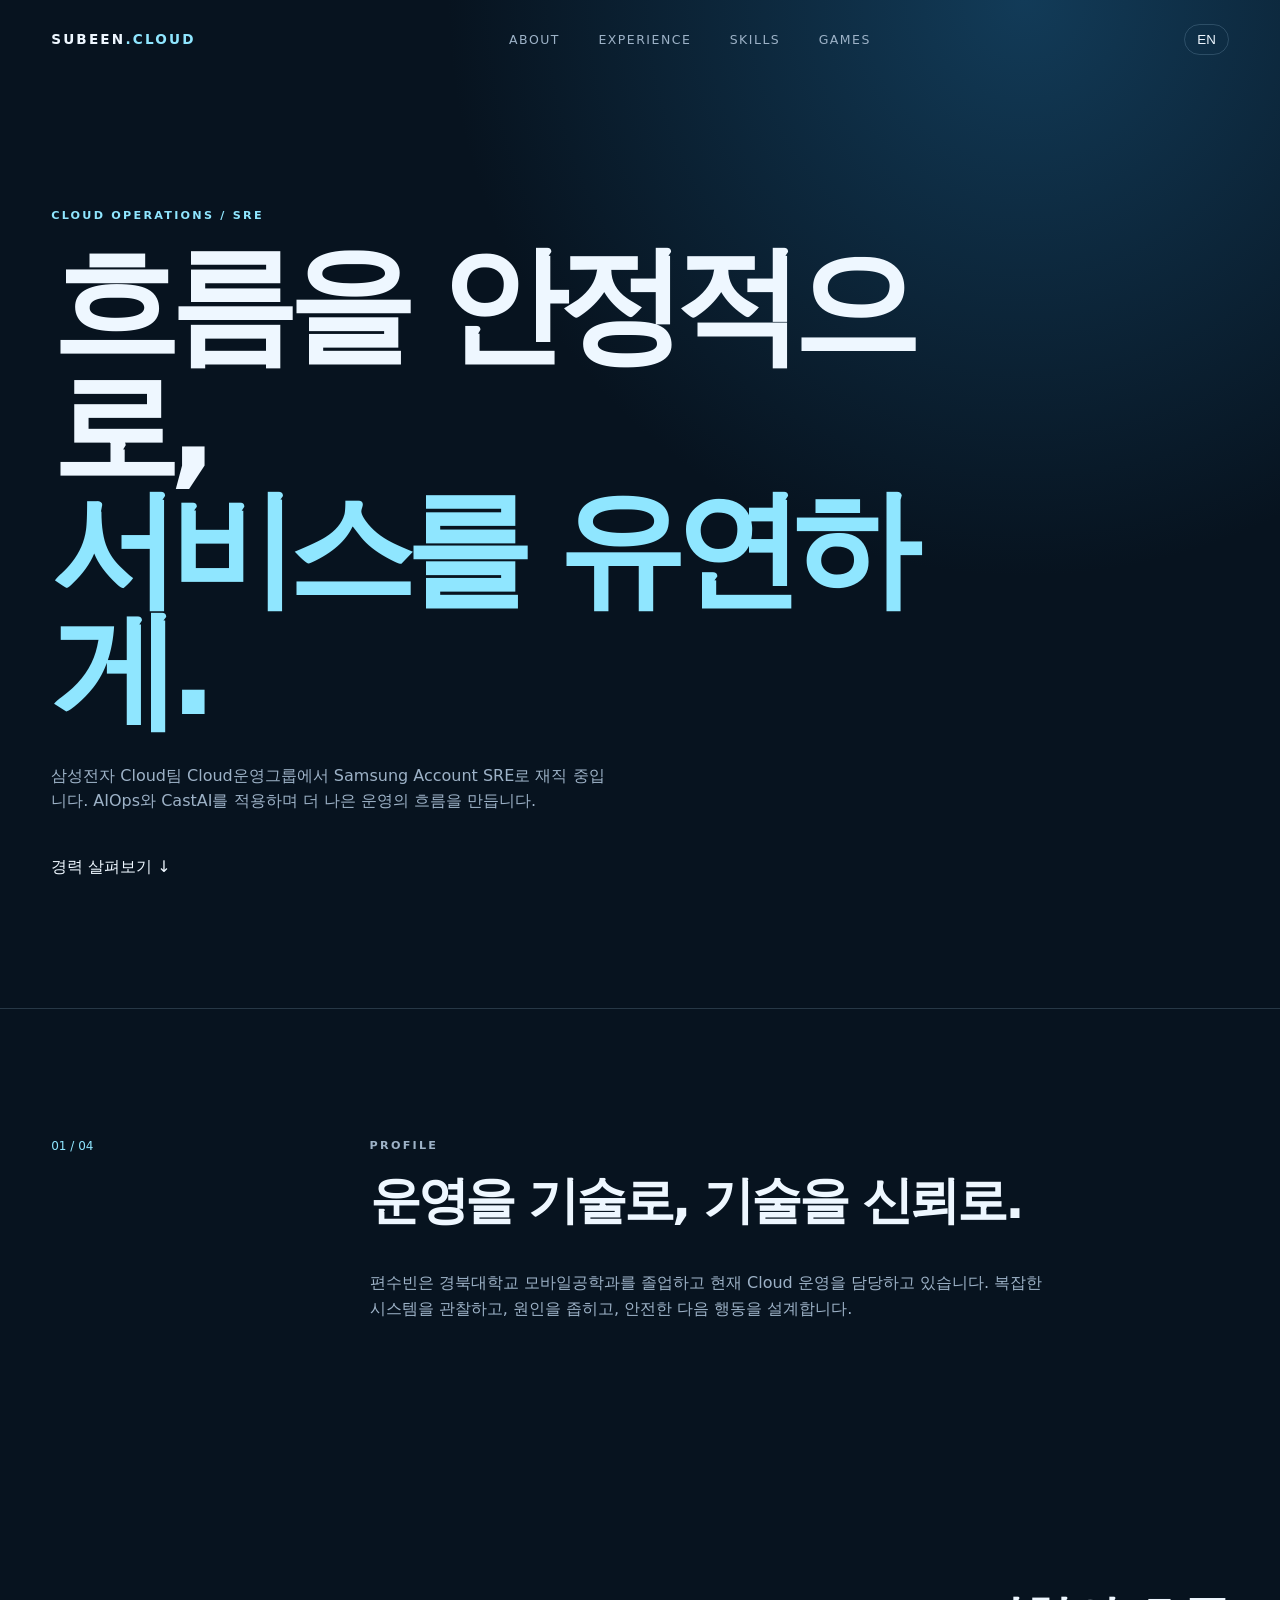
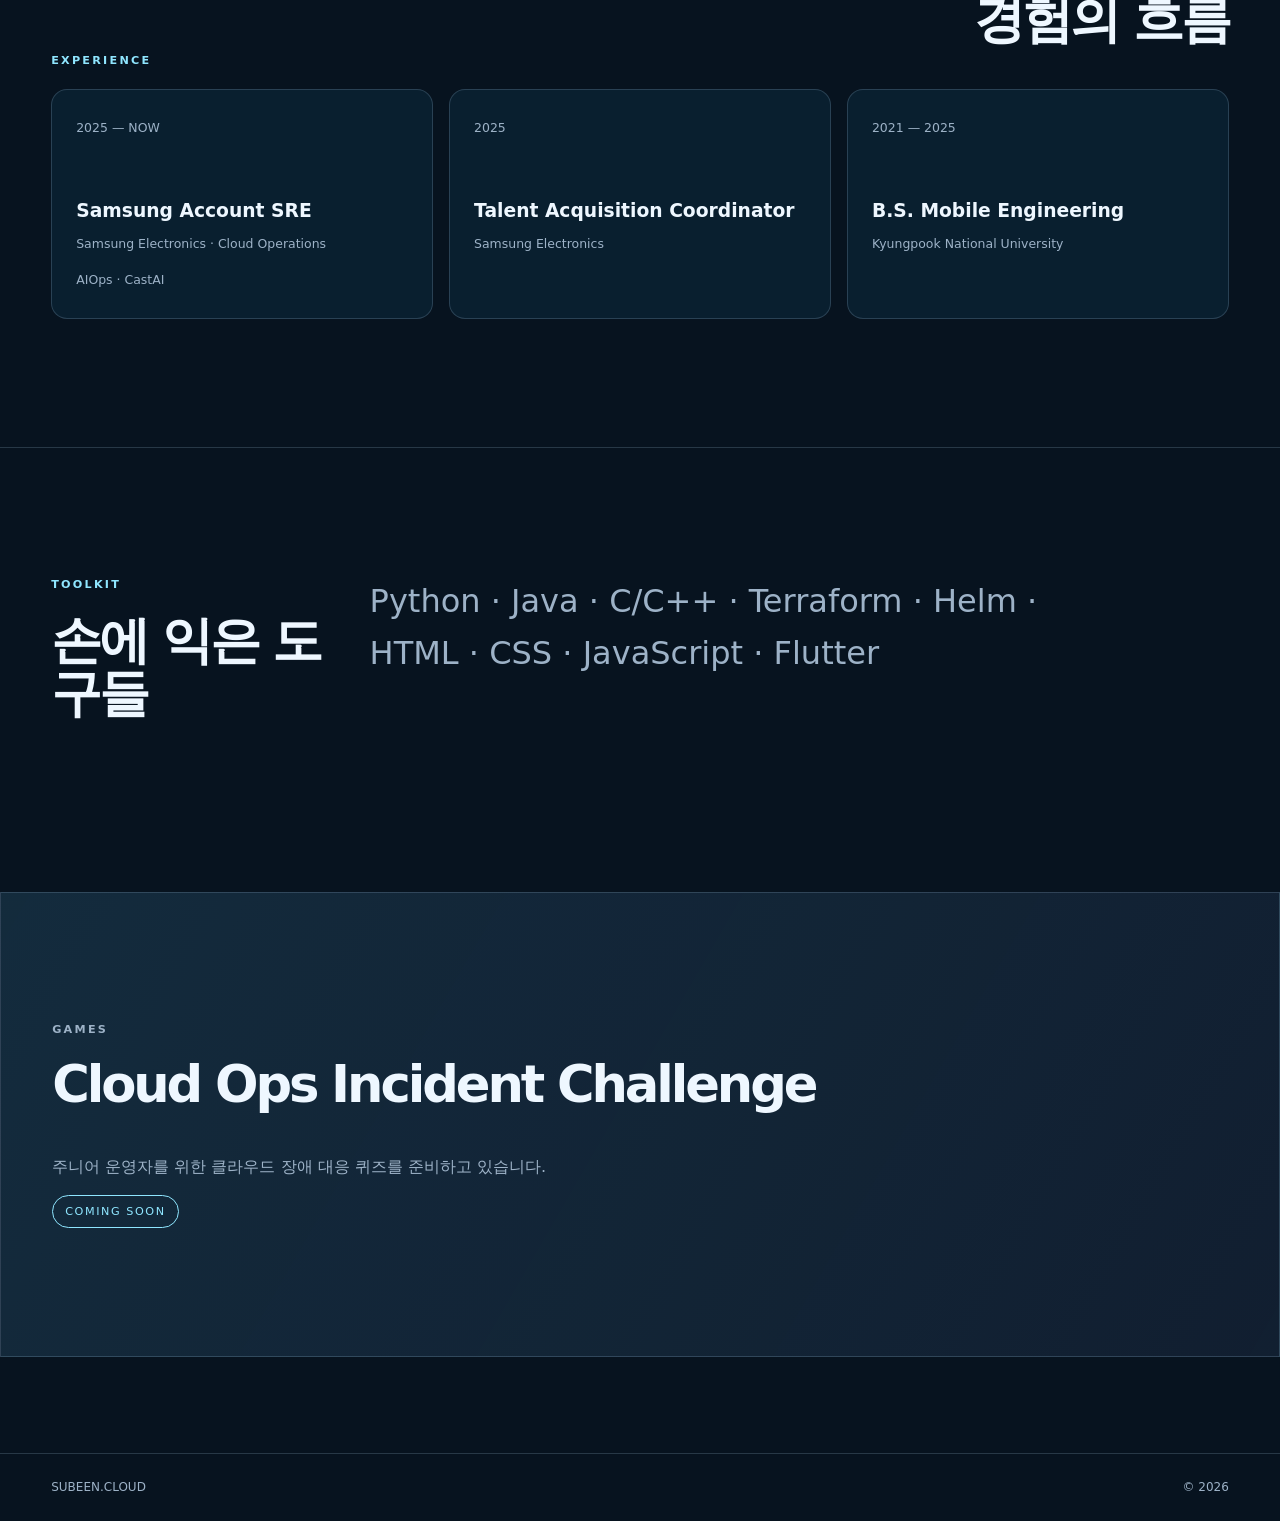
==== index.html @ 5f1e5a75 "Deploy Cloud operations portfolio" ====
<!doctype html>
<html lang="ko">
<head>
  <meta charset="utf-8">
  <meta name="viewport" content="width=device-width, initial-scale=1">
  <meta name="description" content="편수빈의 Cloud 운영자 포트폴리오">
  <title>편수빈 | Cloud Operations</title>
  <link rel="stylesheet" href="styles.css">
  <script defer src="script.js"></script>
</head>
<body>
  <header class="site-header">
    <a class="brand" href="#top" aria-label="편수빈 홈">SUBEEN<span>.CLOUD</span></a>
    <nav class="site-nav" aria-label="주요 메뉴">
      <a href="#about" data-ko="About" data-en="About">About</a>
      <a href="#experience" data-ko="Experience" data-en="Experience">Experience</a>
      <a href="#skills" data-ko="Skills" data-en="Skills">Skills</a>
      <a href="#games" data-ko="Games" data-en="Games">Games</a>
    </nav>
    <button class="language-toggle" id="language-toggle" type="button" aria-label="언어 전환">EN</button>
  </header>

  <main id="top">
    <section class="hero" aria-labelledby="hero-title">
      <p class="eyebrow" data-ko="CLOUD OPERATIONS / SRE" data-en="CLOUD OPERATIONS / SRE">CLOUD OPERATIONS / SRE</p>
      <h1 id="hero-title"><span data-ko="흐름을 안정적으로," data-en="Keeping systems">흐름을 안정적으로,</span><br><em data-ko="서비스를 유연하게." data-en="steady and flexible.">서비스를 유연하게.</em></h1>
      <p class="hero-copy" data-ko="삼성전자 Cloud팀 Cloud운영그룹에서 Samsung Account SRE로 재직 중입니다. AIOps와 CastAI를 적용하며 더 나은 운영의 흐름을 만듭니다." data-en="I am a Samsung Account SRE in Samsung Electronics Cloud Operations. I work with AIOps and CastAI to build a more resilient flow of operations.">삼성전자 Cloud팀 Cloud운영그룹에서 Samsung Account SRE로 재직 중입니다. AIOps와 CastAI를 적용하며 더 나은 운영의 흐름을 만듭니다.</p>
      <a class="primary-link" href="#experience" data-ko="경력 살펴보기 ↓" data-en="Explore experience ↓">경력 살펴보기 ↓</a>
    </section>

    <section class="content-grid" id="about" aria-labelledby="about-title">
      <p class="section-index">01 / 04</p>
      <div>
        <p class="eyebrow" data-ko="PROFILE" data-en="PROFILE">PROFILE</p>
        <h2 id="about-title" data-ko="운영을 기술로, 기술을 신뢰로." data-en="Operations into craft. Craft into trust.">운영을 기술로, 기술을 신뢰로.</h2>
        <p data-ko="편수빈은 경북대학교 모바일공학과를 졸업하고 현재 Cloud 운영을 담당하고 있습니다. 복잡한 시스템을 관찰하고, 원인을 좁히고, 안전한 다음 행동을 설계합니다." data-en="Subeen Pyun studied Mobile Engineering at Kyungpook National University and now works in Cloud Operations. She observes complex systems, narrows causes, and designs the safest next action.">편수빈은 경북대학교 모바일공학과를 졸업하고 현재 Cloud 운영을 담당하고 있습니다. 복잡한 시스템을 관찰하고, 원인을 좁히고, 안전한 다음 행동을 설계합니다.</p>
      </div>
    </section>

    <section class="timeline-section" id="experience" aria-labelledby="experience-title">
      <div class="section-heading"><p class="eyebrow">EXPERIENCE</p><h2 id="experience-title" data-ko="경험의 흐름" data-en="The experience flow">경험의 흐름</h2></div>
      <div class="timeline">
        <article class="timeline-card"><span>2025 — NOW</span><h3>Samsung Account SRE</h3><p>Samsung Electronics · Cloud Operations</p><small>AIOps · CastAI</small></article>
        <article class="timeline-card"><span>2025</span><h3>Talent Acquisition Coordinator</h3><p>Samsung Electronics</p></article>
        <article class="timeline-card"><span>2021 — 2025</span><h3>B.S. Mobile Engineering</h3><p>Kyungpook National University</p></article>
      </div>
    </section>

    <section class="skills-section" id="skills" aria-labelledby="skills-title">
      <div><p class="eyebrow">TOOLKIT</p><h2 id="skills-title" data-ko="손에 익은 도구들" data-en="Tools in hand">손에 익은 도구들</h2></div>
      <p class="skills-list">Python · Java · C/C++ · Terraform · Helm · HTML · CSS · JavaScript · Flutter</p>
    </section>

    <section class="games-section" id="games" aria-labelledby="games-title">
      <p class="eyebrow">GAMES</p>
      <h2 id="games-title">Cloud Ops Incident Challenge</h2>
      <p data-ko="주니어 운영자를 위한 클라우드 장애 대응 퀴즈를 준비하고 있습니다." data-en="A cloud incident response challenge for junior operators is coming soon.">주니어 운영자를 위한 클라우드 장애 대응 퀴즈를 준비하고 있습니다.</p>
      <span class="status-pill" data-ko="COMING SOON" data-en="COMING SOON">COMING SOON</span>
    </section>
  </main>

  <footer><span>SUBEEN.CLOUD</span><span>© 2026</span></footer>
</body>
</html>
---- styles.css ----
:root {
  color-scheme: dark;
  --ink: #eef7ff;
  --muted: #9db2c7;
  --line: rgba(180, 221, 246, 0.18);
  --deep: #07131f;
  --panel: rgba(12, 36, 55, 0.72);
  --cyan: #8fe6ff;
  --blue: #8da9ff;
  font-family: Inter, ui-sans-serif, system-ui, -apple-system, BlinkMacSystemFont, "Segoe UI", sans-serif;
}

* { box-sizing: border-box; }
html { scroll-behavior: smooth; }
body { margin: 0; min-width: 320px; color: var(--ink); background: radial-gradient(circle at 80% 0%, #123b58 0, transparent 36rem), var(--deep); line-height: 1.6; }
a { color: inherit; }
.site-header { align-items: center; display: flex; justify-content: space-between; max-width: 1280px; margin: auto; padding: 1.5rem 4vw; position: relative; z-index: 2; }
.brand { font-size: .85rem; font-weight: 800; letter-spacing: .16em; text-decoration: none; }
.brand span { color: var(--cyan); }
.site-nav { display: flex; gap: clamp(1rem, 3vw, 2.5rem); }
.site-nav a { color: var(--muted); font-size: .78rem; letter-spacing: .12em; text-decoration: none; text-transform: uppercase; }
.site-nav a:hover, .site-nav a:focus-visible { color: var(--ink); }
.language-toggle { background: transparent; border: 1px solid var(--line); border-radius: 999px; color: var(--ink); cursor: pointer; padding: .45rem .75rem; }
.hero, .content-grid, .timeline-section, .skills-section, .games-section { max-width: 1280px; margin: auto; padding: 8rem 4vw; }
.hero { min-height: 76vh; display: grid; align-content: center; }
.eyebrow { color: var(--cyan); font-size: .7rem; font-weight: 700; letter-spacing: .2em; margin: 0 0 1.2rem; }
h1, h2, h3, p { margin-top: 0; }
h1 { font-size: clamp(3.4rem, 10vw, 8.5rem); letter-spacing: -.08em; line-height: .95; margin-bottom: 2rem; max-width: 950px; }
h1 em { color: var(--cyan); font-style: normal; }
h2 { font-size: clamp(2rem, 4vw, 4rem); letter-spacing: -.06em; line-height: 1.05; }
.hero-copy { color: var(--muted); max-width: 560px; }
.primary-link { color: var(--ink); display: inline-block; margin-top: 1.5rem; text-decoration: none; }
.content-grid, .skills-section { border-top: 1px solid var(--line); display: grid; gap: 2rem; grid-template-columns: minmax(90px, 1fr) 3fr; }
.content-grid p:not(.section-index) { color: var(--muted); max-width: 680px; }
.section-index { color: var(--cyan); font-size: .75rem; }
.section-heading { align-items: end; display: flex; justify-content: space-between; }
.timeline { display: grid; gap: 1rem; grid-template-columns: repeat(3, 1fr); }
.timeline-card { background: var(--panel); border: 1px solid var(--line); border-radius: 1rem; min-height: 230px; padding: 1.5rem; transition: transform .25s ease, border-color .25s ease; }
.timeline-card:hover, .timeline-card:focus-within { border-color: var(--cyan); transform: translateY(-6px); }
.timeline-card span, .timeline-card p, .timeline-card small { color: var(--muted); font-size: .78rem; }
.timeline-card h3 { margin: 3.5rem 0 .5rem; }
.skills-list { color: var(--muted); font-size: clamp(1.2rem, 3vw, 2rem); max-width: 680px; }
.games-section { border: 1px solid var(--line); margin-bottom: 6rem; background: linear-gradient(120deg, rgba(74, 151, 195, .18), rgba(141, 169, 255, .08)); }
.games-section p { color: var(--muted); }
.status-pill { border: 1px solid var(--cyan); border-radius: 999px; color: var(--cyan); display: inline-block; font-size: .7rem; letter-spacing: .14em; padding: .4rem .75rem; }
footer { border-top: 1px solid var(--line); color: var(--muted); display: flex; font-size: .75rem; justify-content: space-between; padding: 1.5rem 4vw; }
@media (max-width: 700px) { .site-header { flex-wrap: wrap; gap: 1rem; } .site-nav { order: 3; overflow-x: auto; width: 100%; } .hero, .content-grid, .timeline-section, .skills-section, .games-section { padding: 5rem 6vw; } .content-grid, .skills-section { grid-template-columns: 1fr; } .timeline { grid-template-columns: 1fr; } .timeline-card { min-height: 180px; } .timeline-card h3 { margin-top: 2rem; } }
@media (prefers-reduced-motion: reduce) { html { scroll-behavior: auto; } *, *::before, *::after { transition-duration: .01ms !important; } }
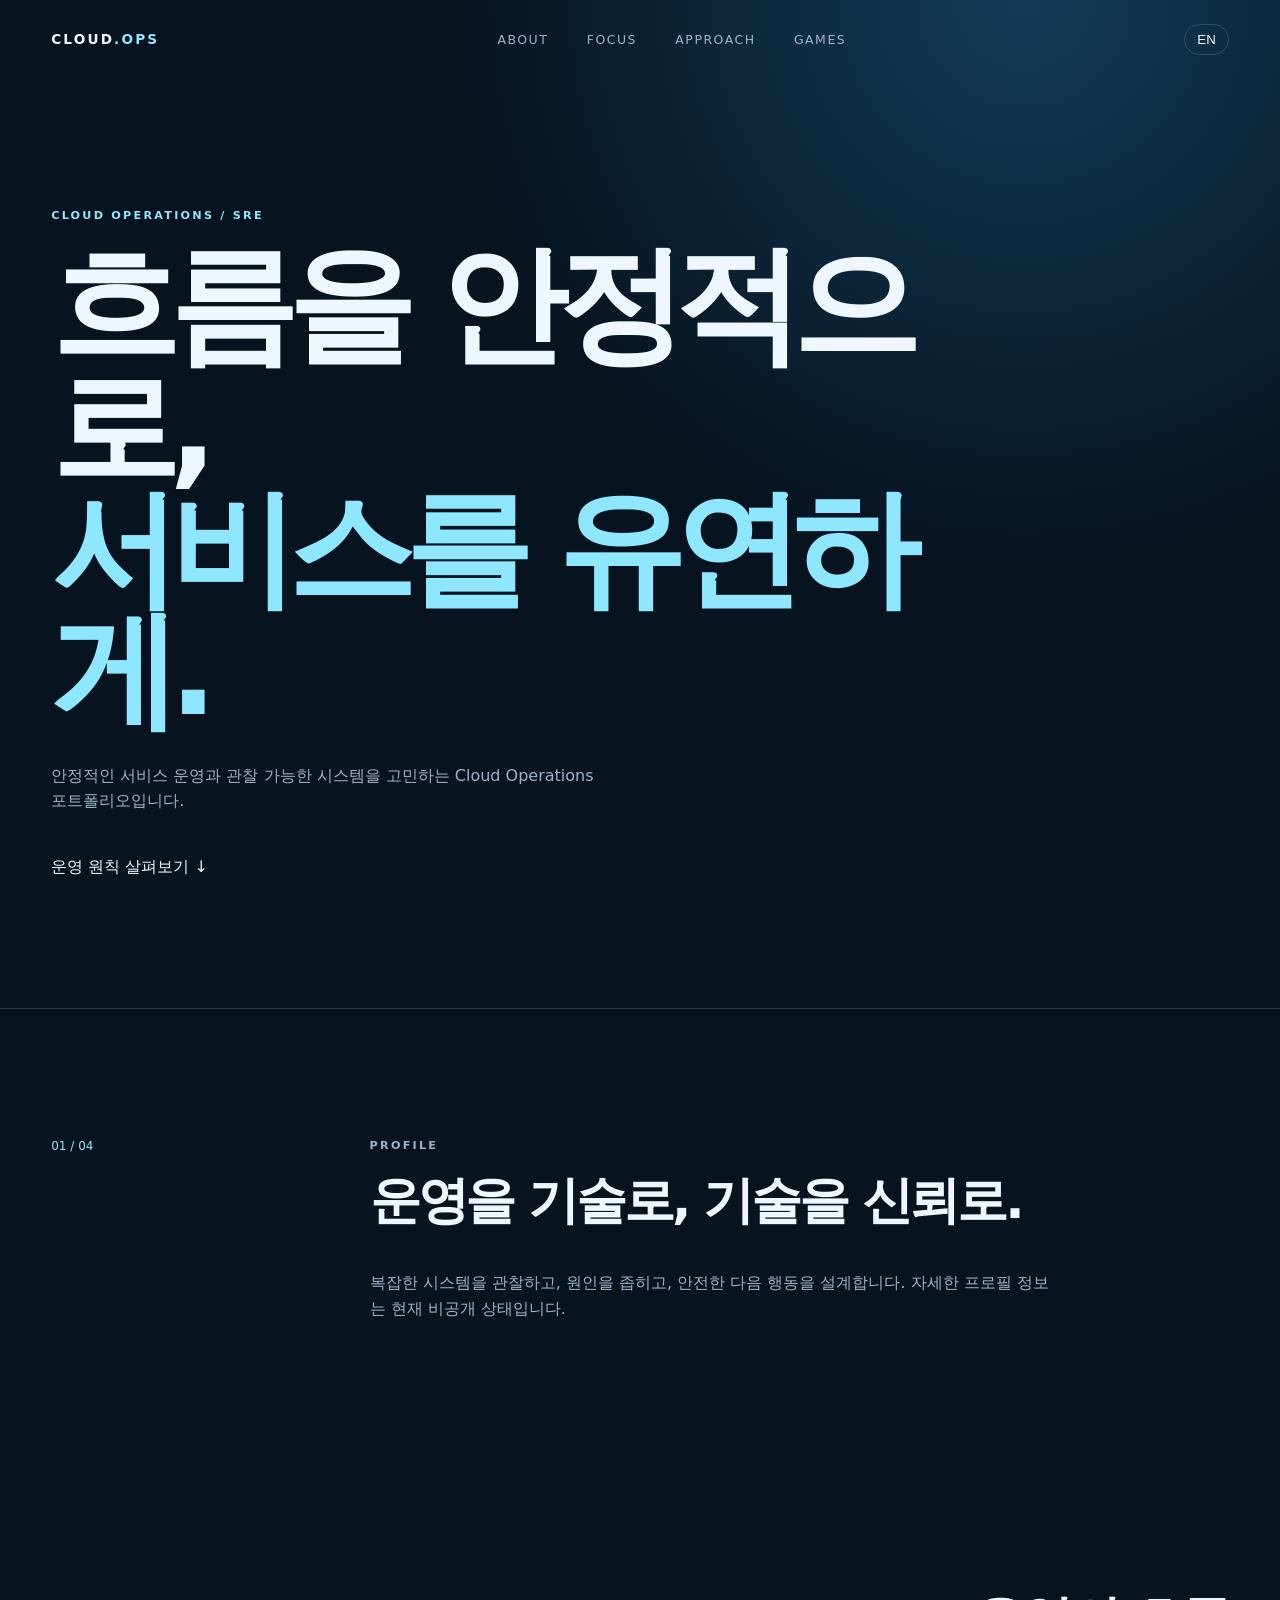
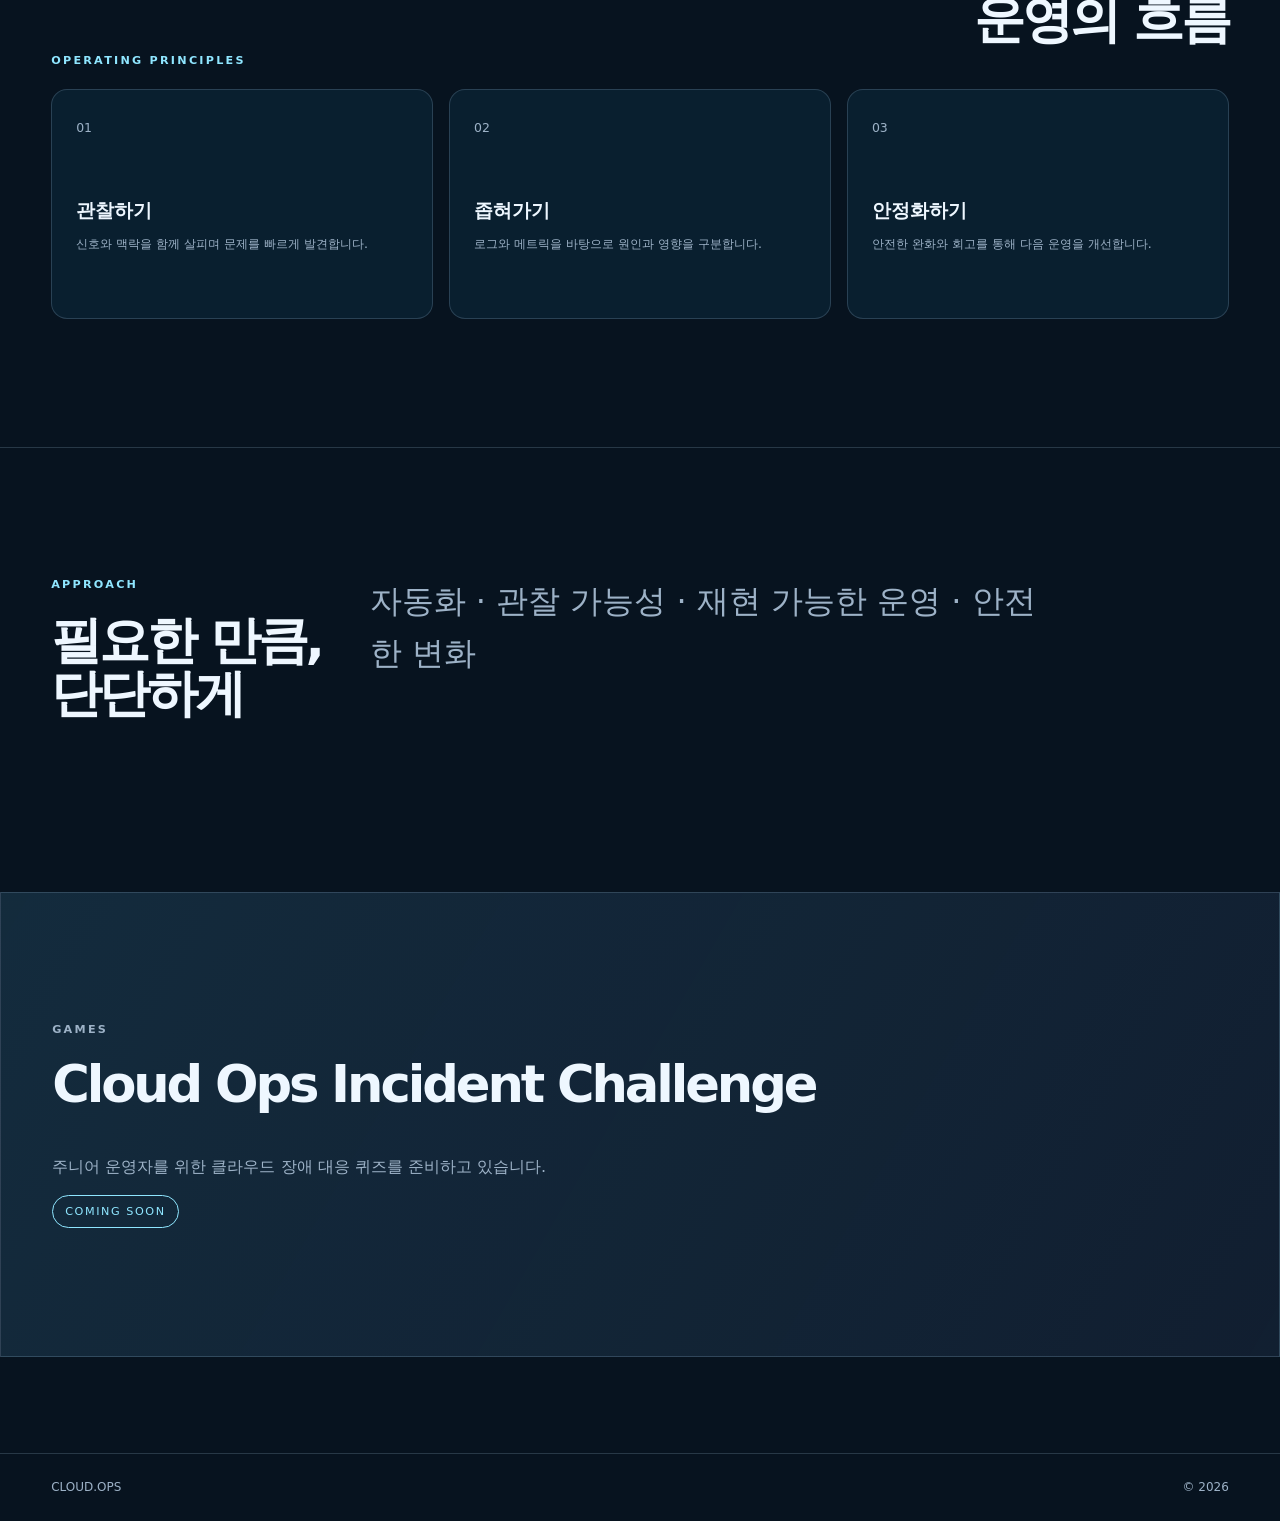
==== commit 5312f55a: "Temporarily hide personal profile details" ====
--- a/index.html
+++ b/index.html
@@ -3,18 +3,18 @@
 <head>
   <meta charset="utf-8">
   <meta name="viewport" content="width=device-width, initial-scale=1">
-  <meta name="description" content="편수빈의 Cloud 운영자 포트폴리오">
-  <title>편수빈 | Cloud Operations</title>
+  <meta name="description" content="Cloud Operations / SRE portfolio">
+  <title>Cloud Operations Portfolio</title>
   <link rel="stylesheet" href="styles.css">
   <script defer src="script.js"></script>
 </head>
 <body>
   <header class="site-header">
-    <a class="brand" href="#top" aria-label="편수빈 홈">SUBEEN<span>.CLOUD</span></a>
+    <a class="brand" href="#top" aria-label="Cloud Operations home">CLOUD<span>.OPS</span></a>
     <nav class="site-nav" aria-label="주요 메뉴">
       <a href="#about" data-ko="About" data-en="About">About</a>
-      <a href="#experience" data-ko="Experience" data-en="Experience">Experience</a>
-      <a href="#skills" data-ko="Skills" data-en="Skills">Skills</a>
+      <a href="#experience" data-ko="Focus" data-en="Focus">Focus</a>
+      <a href="#skills" data-ko="Approach" data-en="Approach">Approach</a>
       <a href="#games" data-ko="Games" data-en="Games">Games</a>
     </nav>
     <button class="language-toggle" id="language-toggle" type="button" aria-label="언어 전환">EN</button>
@@ -24,8 +24,8 @@
     <section class="hero" aria-labelledby="hero-title">
       <p class="eyebrow" data-ko="CLOUD OPERATIONS / SRE" data-en="CLOUD OPERATIONS / SRE">CLOUD OPERATIONS / SRE</p>
       <h1 id="hero-title"><span data-ko="흐름을 안정적으로," data-en="Keeping systems">흐름을 안정적으로,</span><br><em data-ko="서비스를 유연하게." data-en="steady and flexible.">서비스를 유연하게.</em></h1>
-      <p class="hero-copy" data-ko="삼성전자 Cloud팀 Cloud운영그룹에서 Samsung Account SRE로 재직 중입니다. AIOps와 CastAI를 적용하며 더 나은 운영의 흐름을 만듭니다." data-en="I am a Samsung Account SRE in Samsung Electronics Cloud Operations. I work with AIOps and CastAI to build a more resilient flow of operations.">삼성전자 Cloud팀 Cloud운영그룹에서 Samsung Account SRE로 재직 중입니다. AIOps와 CastAI를 적용하며 더 나은 운영의 흐름을 만듭니다.</p>
-      <a class="primary-link" href="#experience" data-ko="경력 살펴보기 ↓" data-en="Explore experience ↓">경력 살펴보기 ↓</a>
+      <p class="hero-copy" data-ko="안정적인 서비스 운영과 관찰 가능한 시스템을 고민하는 Cloud Operations 포트폴리오입니다." data-en="A Cloud Operations portfolio focused on reliable services and observable systems.">안정적인 서비스 운영과 관찰 가능한 시스템을 고민하는 Cloud Operations 포트폴리오입니다.</p>
+      <a class="primary-link" href="#experience" data-ko="운영 원칙 살펴보기 ↓" data-en="Explore the approach ↓">운영 원칙 살펴보기 ↓</a>
     </section>
 
     <section class="content-grid" id="about" aria-labelledby="about-title">
@@ -33,22 +33,22 @@
       <div>
         <p class="eyebrow" data-ko="PROFILE" data-en="PROFILE">PROFILE</p>
         <h2 id="about-title" data-ko="운영을 기술로, 기술을 신뢰로." data-en="Operations into craft. Craft into trust.">운영을 기술로, 기술을 신뢰로.</h2>
-        <p data-ko="편수빈은 경북대학교 모바일공학과를 졸업하고 현재 Cloud 운영을 담당하고 있습니다. 복잡한 시스템을 관찰하고, 원인을 좁히고, 안전한 다음 행동을 설계합니다." data-en="Subeen Pyun studied Mobile Engineering at Kyungpook National University and now works in Cloud Operations. She observes complex systems, narrows causes, and designs the safest next action.">편수빈은 경북대학교 모바일공학과를 졸업하고 현재 Cloud 운영을 담당하고 있습니다. 복잡한 시스템을 관찰하고, 원인을 좁히고, 안전한 다음 행동을 설계합니다.</p>
+        <p data-ko="복잡한 시스템을 관찰하고, 원인을 좁히고, 안전한 다음 행동을 설계합니다. 자세한 프로필 정보는 현재 비공개 상태입니다." data-en="Observe complex systems, narrow causes, and design the safest next action. Detailed profile information is currently private.">복잡한 시스템을 관찰하고, 원인을 좁히고, 안전한 다음 행동을 설계합니다. 자세한 프로필 정보는 현재 비공개 상태입니다.</p>
       </div>
     </section>
 
     <section class="timeline-section" id="experience" aria-labelledby="experience-title">
-      <div class="section-heading"><p class="eyebrow">EXPERIENCE</p><h2 id="experience-title" data-ko="경험의 흐름" data-en="The experience flow">경험의 흐름</h2></div>
+      <div class="section-heading"><p class="eyebrow" data-ko="OPERATING PRINCIPLES" data-en="OPERATING PRINCIPLES">OPERATING PRINCIPLES</p><h2 id="experience-title" data-ko="운영의 흐름" data-en="The operating flow">운영의 흐름</h2></div>
       <div class="timeline">
-        <article class="timeline-card"><span>2025 — NOW</span><h3>Samsung Account SRE</h3><p>Samsung Electronics · Cloud Operations</p><small>AIOps · CastAI</small></article>
-        <article class="timeline-card"><span>2025</span><h3>Talent Acquisition Coordinator</h3><p>Samsung Electronics</p></article>
-        <article class="timeline-card"><span>2021 — 2025</span><h3>B.S. Mobile Engineering</h3><p>Kyungpook National University</p></article>
+        <article class="timeline-card"><span>01</span><h3 data-ko="관찰하기" data-en="Observe">관찰하기</h3><p data-ko="신호와 맥락을 함께 살피며 문제를 빠르게 발견합니다." data-en="Read signals with context to find problems early.">신호와 맥락을 함께 살피며 문제를 빠르게 발견합니다.</p></article>
+        <article class="timeline-card"><span>02</span><h3 data-ko="좁혀가기" data-en="Narrow down">좁혀가기</h3><p data-ko="로그와 메트릭을 바탕으로 원인과 영향을 구분합니다." data-en="Separate causes from impact using logs and metrics.">로그와 메트릭을 바탕으로 원인과 영향을 구분합니다.</p></article>
+        <article class="timeline-card"><span>03</span><h3 data-ko="안정화하기" data-en="Stabilize">안정화하기</h3><p data-ko="안전한 완화와 회고를 통해 다음 운영을 개선합니다." data-en="Stabilize safely, then improve the next operation through learning.">안전한 완화와 회고를 통해 다음 운영을 개선합니다.</p></article>
       </div>
     </section>
 
     <section class="skills-section" id="skills" aria-labelledby="skills-title">
-      <div><p class="eyebrow">TOOLKIT</p><h2 id="skills-title" data-ko="손에 익은 도구들" data-en="Tools in hand">손에 익은 도구들</h2></div>
-      <p class="skills-list">Python · Java · C/C++ · Terraform · Helm · HTML · CSS · JavaScript · Flutter</p>
+      <div><p class="eyebrow" data-ko="APPROACH" data-en="APPROACH">APPROACH</p><h2 id="skills-title" data-ko="필요한 만큼, 단단하게" data-en="Practical by design">필요한 만큼, 단단하게</h2></div>
+      <p class="skills-list" data-ko="자동화 · 관찰 가능성 · 재현 가능한 운영 · 안전한 변화" data-en="Automation · Observability · Reproducible operations · Safe change">자동화 · 관찰 가능성 · 재현 가능한 운영 · 안전한 변화</p>
     </section>
 
     <section class="games-section" id="games" aria-labelledby="games-title">
@@ -59,6 +59,6 @@
     </section>
   </main>
 
-  <footer><span>SUBEEN.CLOUD</span><span>© 2026</span></footer>
+  <footer><span>CLOUD.OPS</span><span>© 2026</span></footer>
 </body>
 </html>
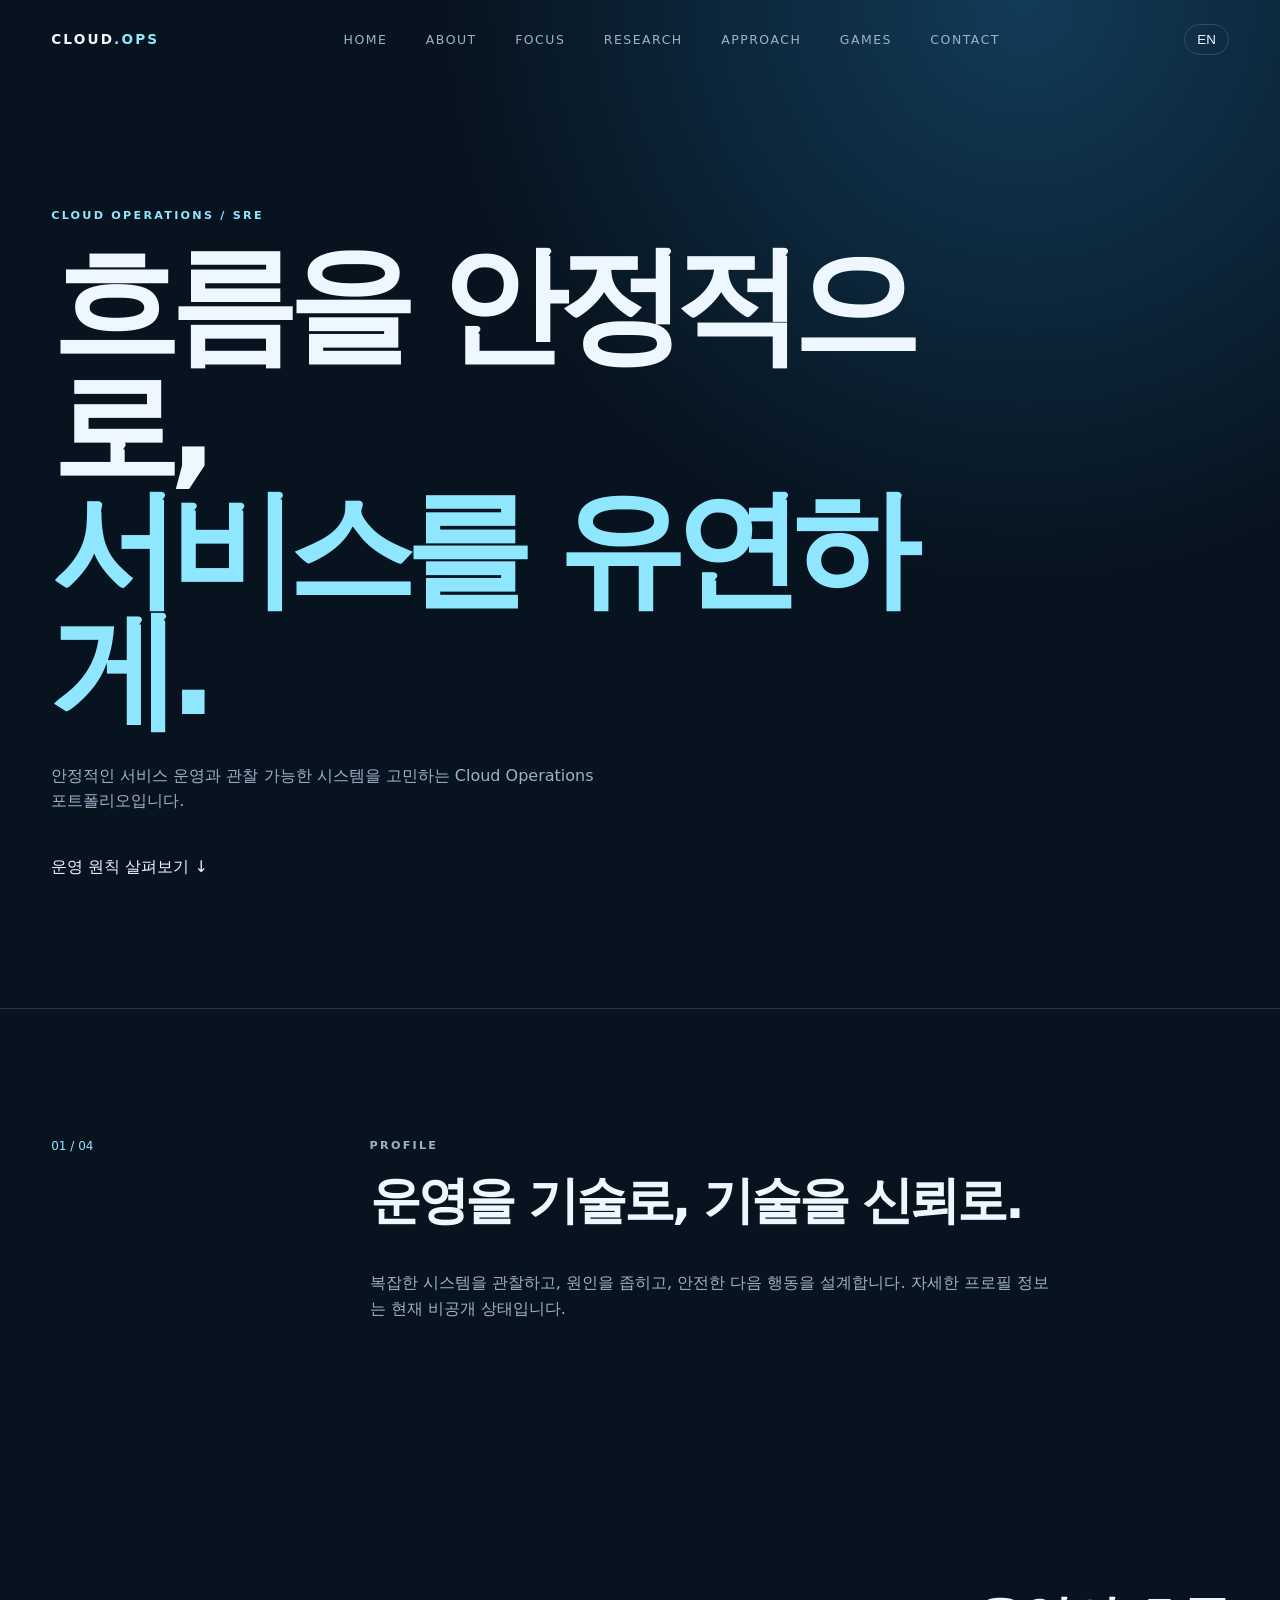
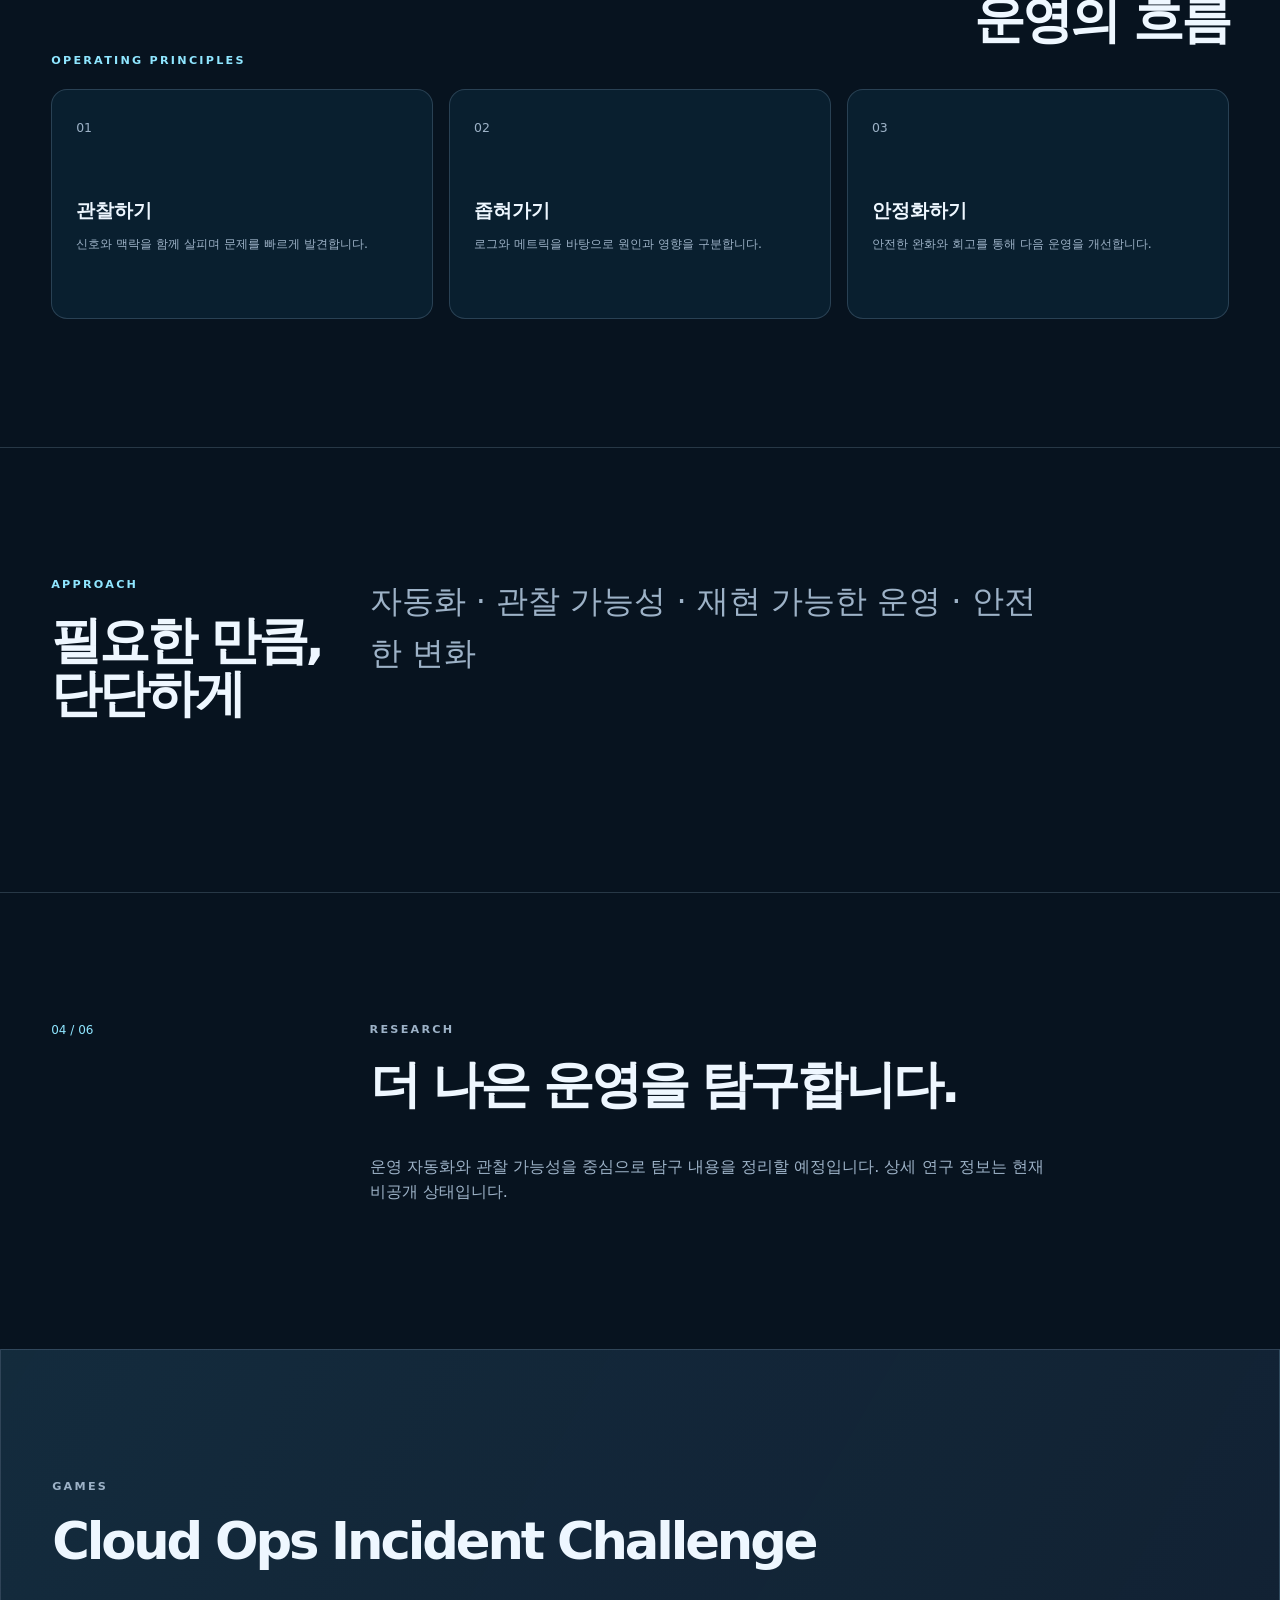
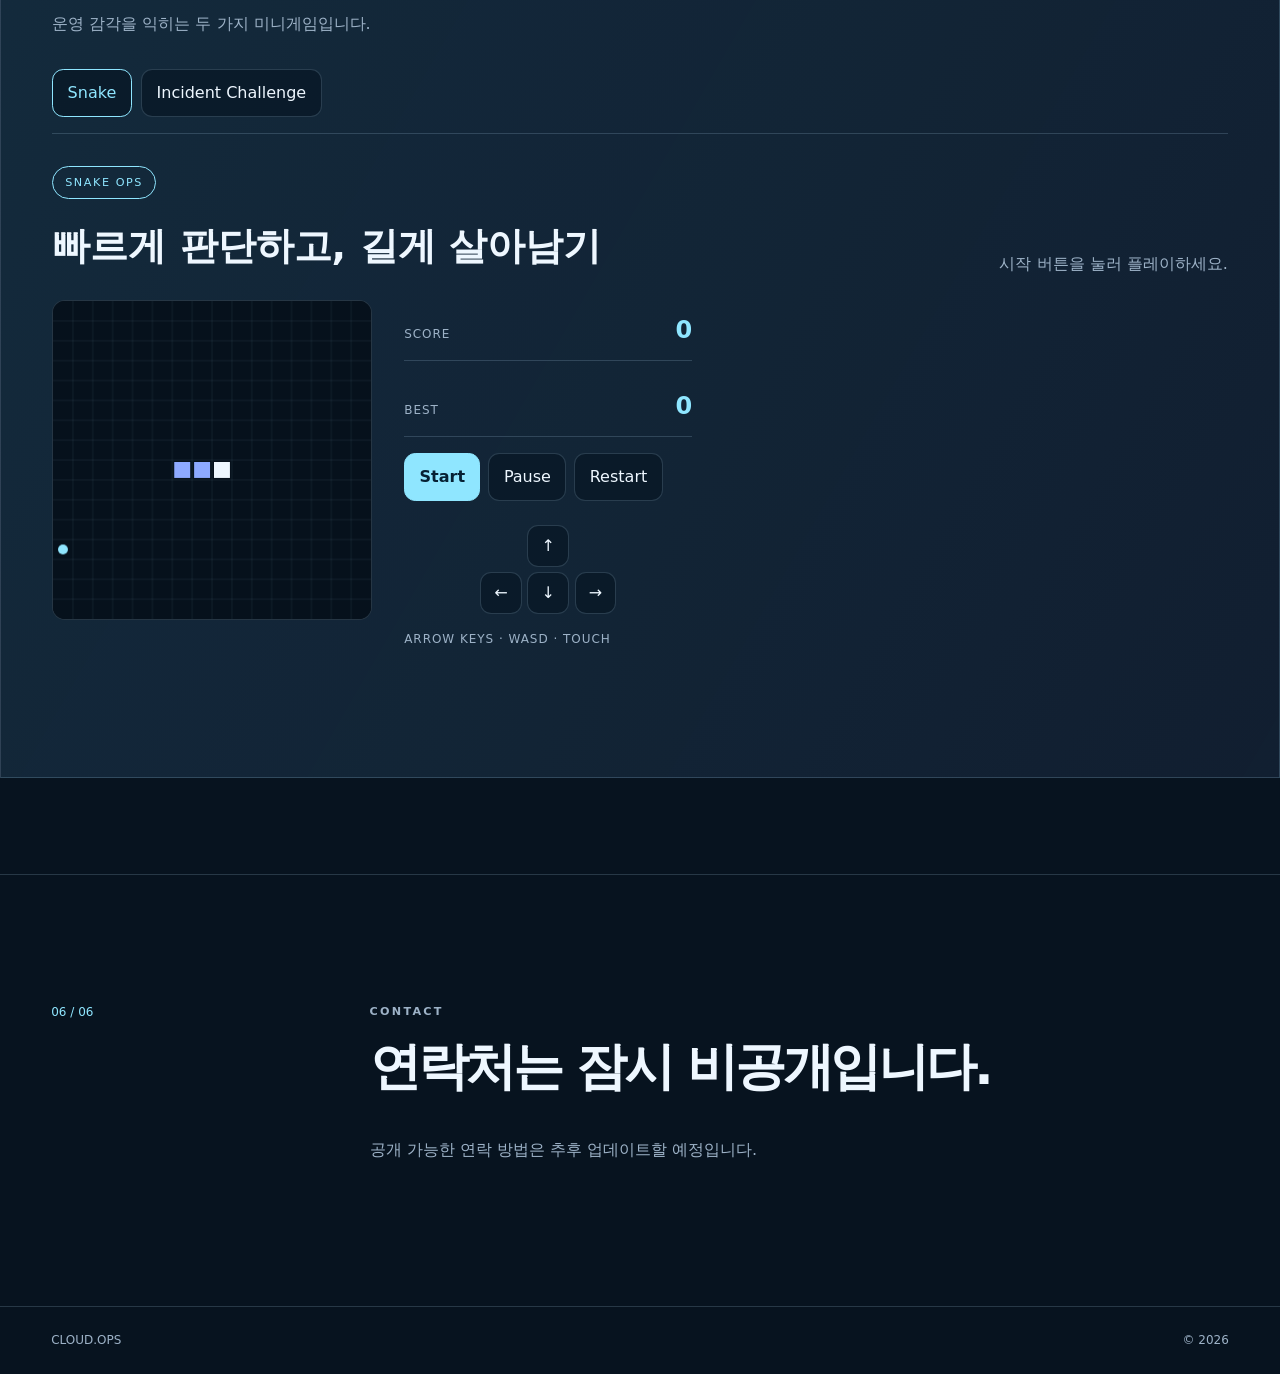
==== commit 3fea4e44: "Complete responsive cloud operations site" ====
--- a/index.html
+++ b/index.html
@@ -7,21 +7,25 @@
   <title>Cloud Operations Portfolio</title>
   <link rel="stylesheet" href="styles.css">
   <script defer src="script.js"></script>
+  <script defer src="game.js"></script>
 </head>
 <body>
   <header class="site-header">
     <a class="brand" href="#top" aria-label="Cloud Operations home">CLOUD<span>.OPS</span></a>
     <nav class="site-nav" aria-label="주요 메뉴">
+      <a href="#home" data-ko="Home" data-en="Home">Home</a>
       <a href="#about" data-ko="About" data-en="About">About</a>
       <a href="#experience" data-ko="Focus" data-en="Focus">Focus</a>
+      <a href="#research" data-ko="Research" data-en="Research">Research</a>
       <a href="#skills" data-ko="Approach" data-en="Approach">Approach</a>
       <a href="#games" data-ko="Games" data-en="Games">Games</a>
+      <a href="#contact" data-ko="Contact" data-en="Contact">Contact</a>
     </nav>
     <button class="language-toggle" id="language-toggle" type="button" aria-label="언어 전환">EN</button>
   </header>
 
   <main id="top">
-    <section class="hero" aria-labelledby="hero-title">
+    <section class="hero" id="home" aria-labelledby="hero-title">
       <p class="eyebrow" data-ko="CLOUD OPERATIONS / SRE" data-en="CLOUD OPERATIONS / SRE">CLOUD OPERATIONS / SRE</p>
       <h1 id="hero-title"><span data-ko="흐름을 안정적으로," data-en="Keeping systems">흐름을 안정적으로,</span><br><em data-ko="서비스를 유연하게." data-en="steady and flexible.">서비스를 유연하게.</em></h1>
       <p class="hero-copy" data-ko="안정적인 서비스 운영과 관찰 가능한 시스템을 고민하는 Cloud Operations 포트폴리오입니다." data-en="A Cloud Operations portfolio focused on reliable services and observable systems.">안정적인 서비스 운영과 관찰 가능한 시스템을 고민하는 Cloud Operations 포트폴리오입니다.</p>
@@ -51,11 +55,53 @@
       <p class="skills-list" data-ko="자동화 · 관찰 가능성 · 재현 가능한 운영 · 안전한 변화" data-en="Automation · Observability · Reproducible operations · Safe change">자동화 · 관찰 가능성 · 재현 가능한 운영 · 안전한 변화</p>
     </section>
 
+    <section class="content-grid" id="research" aria-labelledby="research-title">
+      <p class="section-index">04 / 06</p>
+      <div>
+        <p class="eyebrow" data-ko="RESEARCH" data-en="RESEARCH">RESEARCH</p>
+        <h2 id="research-title" data-ko="더 나은 운영을 탐구합니다." data-en="Exploring better operations.">더 나은 운영을 탐구합니다.</h2>
+        <p data-ko="운영 자동화와 관찰 가능성을 중심으로 탐구 내용을 정리할 예정입니다. 상세 연구 정보는 현재 비공개 상태입니다." data-en="Research notes will focus on operational automation and observability. Detailed research information is currently private.">운영 자동화와 관찰 가능성을 중심으로 탐구 내용을 정리할 예정입니다. 상세 연구 정보는 현재 비공개 상태입니다.</p>
+      </div>
+    </section>
+
     <section class="games-section" id="games" aria-labelledby="games-title">
       <p class="eyebrow">GAMES</p>
       <h2 id="games-title">Cloud Ops Incident Challenge</h2>
-      <p data-ko="주니어 운영자를 위한 클라우드 장애 대응 퀴즈를 준비하고 있습니다." data-en="A cloud incident response challenge for junior operators is coming soon.">주니어 운영자를 위한 클라우드 장애 대응 퀴즈를 준비하고 있습니다.</p>
-      <span class="status-pill" data-ko="COMING SOON" data-en="COMING SOON">COMING SOON</span>
+      <p data-ko="운영 감각을 익히는 두 가지 미니게임입니다." data-en="Two mini-games for practicing operational instincts.">운영 감각을 익히는 두 가지 미니게임입니다.</p>
+      <div class="game-tabs" role="tablist" aria-label="게임 선택">
+        <button class="game-tab is-active" type="button" role="tab" aria-selected="true" aria-controls="snake-panel" data-game-tab="snake">Snake</button>
+        <button class="game-tab" type="button" role="tab" aria-selected="false" aria-controls="incident-panel" data-game-tab="incident">Incident Challenge</button>
+      </div>
+
+      <div class="game-panel is-active" id="snake-panel" role="tabpanel">
+        <div class="game-panel-heading"><div><span class="status-pill">SNAKE OPS</span><h3 data-ko="빠르게 판단하고, 길게 살아남기" data-en="Think fast. Stay operational.">빠르게 판단하고, 길게 살아남기</h3></div><p id="snake-status" role="status" aria-live="polite">시작 버튼을 눌러 플레이하세요.</p></div>
+        <div class="snake-layout">
+          <canvas id="snake-board" width="320" height="320" aria-label="지렁이 게임 보드"></canvas>
+          <div class="game-side-panel">
+            <div class="score-row"><span>Score</span><strong id="snake-score">0</strong></div>
+            <div class="score-row"><span>Best</span><strong id="snake-best">0</strong></div>
+            <div class="game-actions"><button class="game-button primary" id="snake-start" type="button">Start</button><button class="game-button" id="snake-pause" type="button">Pause</button><button class="game-button" id="snake-restart" type="button">Restart</button></div>
+            <div class="direction-pad" aria-label="모바일 방향 조작"><button type="button" data-direction="up" aria-label="위">↑</button><div><button type="button" data-direction="left" aria-label="왼쪽">←</button><button type="button" data-direction="down" aria-label="아래">↓</button><button type="button" data-direction="right" aria-label="오른쪽">→</button></div></div>
+            <small>Arrow keys · WASD · Touch</small>
+          </div>
+        </div>
+      </div>
+
+      <div class="game-panel" id="incident-panel" role="tabpanel" hidden>
+        <div class="game-panel-heading"><div><span class="status-pill">JUNIOR OPS</span><h3>Cloud Ops Incident Challenge</h3></div><p id="incident-status" role="status" aria-live="polite">상황을 읽고 가장 안전한 다음 행동을 선택하세요.</p></div>
+        <div class="incident-card"><span id="incident-count">Scenario 1 / 3</span><h3 id="incident-question"></h3><div id="incident-options" class="incident-options"></div><div id="incident-feedback" class="incident-feedback" hidden></div><button class="game-button primary" id="incident-next" type="button" hidden>Next scenario</button></div>
+        <div class="score-row incident-score"><span>Score</span><strong id="incident-score">0</strong></div>
+        <div class="score-row incident-score"><span>Best score</span><strong id="incident-best">0</strong></div>
+      </div>
+    </section>
+
+    <section class="content-grid" id="contact" aria-labelledby="contact-title">
+      <p class="section-index">06 / 06</p>
+      <div>
+        <p class="eyebrow" data-ko="CONTACT" data-en="CONTACT">CONTACT</p>
+        <h2 id="contact-title" data-ko="연락처는 잠시 비공개입니다." data-en="Contact details are private for now.">연락처는 잠시 비공개입니다.</h2>
+        <p data-ko="공개 가능한 연락 방법은 추후 업데이트할 예정입니다." data-en="Public contact details will be updated later.">공개 가능한 연락 방법은 추후 업데이트할 예정입니다.</p>
+      </div>
     </section>
   </main>
 
--- a/styles.css
+++ b/styles.css
@@ -46,3 +46,34 @@
 footer { border-top: 1px solid var(--line); color: var(--muted); display: flex; font-size: .75rem; justify-content: space-between; padding: 1.5rem 4vw; }
 @media (max-width: 700px) { .site-header { flex-wrap: wrap; gap: 1rem; } .site-nav { order: 3; overflow-x: auto; width: 100%; } .hero, .content-grid, .timeline-section, .skills-section, .games-section { padding: 5rem 6vw; } .content-grid, .skills-section { grid-template-columns: 1fr; } .timeline { grid-template-columns: 1fr; } .timeline-card { min-height: 180px; } .timeline-card h3 { margin-top: 2rem; } }
 @media (prefers-reduced-motion: reduce) { html { scroll-behavior: auto; } *, *::before, *::after { transition-duration: .01ms !important; } }
+
+.game-tabs { display: flex; flex-wrap: wrap; gap: .6rem; margin: 2rem 0 1rem; }
+.game-tab, .game-button, .direction-pad button { background: rgba(8, 23, 36, .72); border: 1px solid var(--line); border-radius: .7rem; color: var(--ink); cursor: pointer; font: inherit; padding: .65rem .9rem; }
+.game-tab:hover, .game-tab:focus-visible, .game-tab.is-active, .game-button:hover, .game-button:focus-visible, .direction-pad button:hover, .direction-pad button:focus-visible { border-color: var(--cyan); color: var(--cyan); }
+.game-panel { border-top: 1px solid var(--line); padding-top: 2rem; }
+.game-panel[hidden] { display: none; }
+.game-panel-heading { align-items: end; display: flex; gap: 2rem; justify-content: space-between; margin-bottom: 1.5rem; }
+.game-panel-heading h3 { font-size: clamp(1.4rem, 3vw, 2.4rem); margin: 1rem 0 0; }
+.game-panel-heading p { color: var(--muted); margin: 0; max-width: 18rem; text-align: right; }
+.snake-layout { align-items: start; display: grid; gap: 2rem; grid-template-columns: minmax(0, 320px) minmax(180px, 1fr); }
+#snake-board { background: #06111c; border: 1px solid var(--line); border-radius: .8rem; display: block; height: auto; max-width: 100%; width: 320px; }
+.game-side-panel { display: grid; gap: 1rem; max-width: 18rem; }
+.score-row { align-items: baseline; border-bottom: 1px solid var(--line); display: flex; justify-content: space-between; padding: .65rem 0; }
+.score-row span, .game-side-panel small, .incident-card > span { color: var(--muted); font-size: .75rem; letter-spacing: .08em; text-transform: uppercase; }
+.score-row strong { color: var(--cyan); font-size: 1.5rem; }
+.game-actions { display: flex; flex-wrap: wrap; gap: .5rem; }
+.game-button.primary { background: var(--cyan); border-color: var(--cyan); color: #062033; font-weight: 700; }
+.game-button.primary:hover, .game-button.primary:focus-visible { background: var(--ink); color: #062033; }
+.direction-pad { display: grid; gap: .35rem; justify-items: center; margin-top: .5rem; }
+.direction-pad > div { display: flex; gap: .35rem; }
+.direction-pad button { align-items: center; display: inline-flex; height: 2.6rem; justify-content: center; padding: 0; width: 2.6rem; }
+.incident-card { background: rgba(7, 19, 31, .62); border: 1px solid var(--line); border-radius: 1rem; padding: clamp(1rem, 4vw, 2rem); }
+.incident-card h3 { font-size: clamp(1.2rem, 3vw, 2rem); margin: 1rem 0 1.5rem; max-width: 42rem; }
+.incident-options { display: grid; gap: .7rem; max-width: 48rem; }
+.incident-option { background: transparent; border: 1px solid var(--line); border-radius: .7rem; color: var(--ink); cursor: pointer; padding: .8rem 1rem; text-align: left; }
+.incident-option:hover, .incident-option:focus-visible { border-color: var(--cyan); color: var(--cyan); }
+.incident-option:disabled { cursor: default; opacity: .72; }
+.incident-feedback { border-left: 2px solid var(--cyan); color: var(--muted); margin-top: 1.2rem; max-width: 48rem; padding: .7rem 1rem; }
+.incident-score { max-width: 20rem; }
+@media (max-width: 700px) { .game-panel-heading { align-items: start; flex-direction: column; } .game-panel-heading p { text-align: left; } .snake-layout { grid-template-columns: 1fr; } .game-side-panel { max-width: none; } #snake-board { margin: auto; } }
+@media (min-width: 701px) and (max-width: 900px) { .site-header { padding-left: 3vw; padding-right: 3vw; } .site-nav { gap: 1rem; } .hero, .content-grid, .timeline-section, .skills-section, .games-section { padding-left: 5vw; padding-right: 5vw; } .timeline { gap: .7rem; } .timeline-card { padding: 1rem; } .snake-layout { gap: 1.2rem; } }
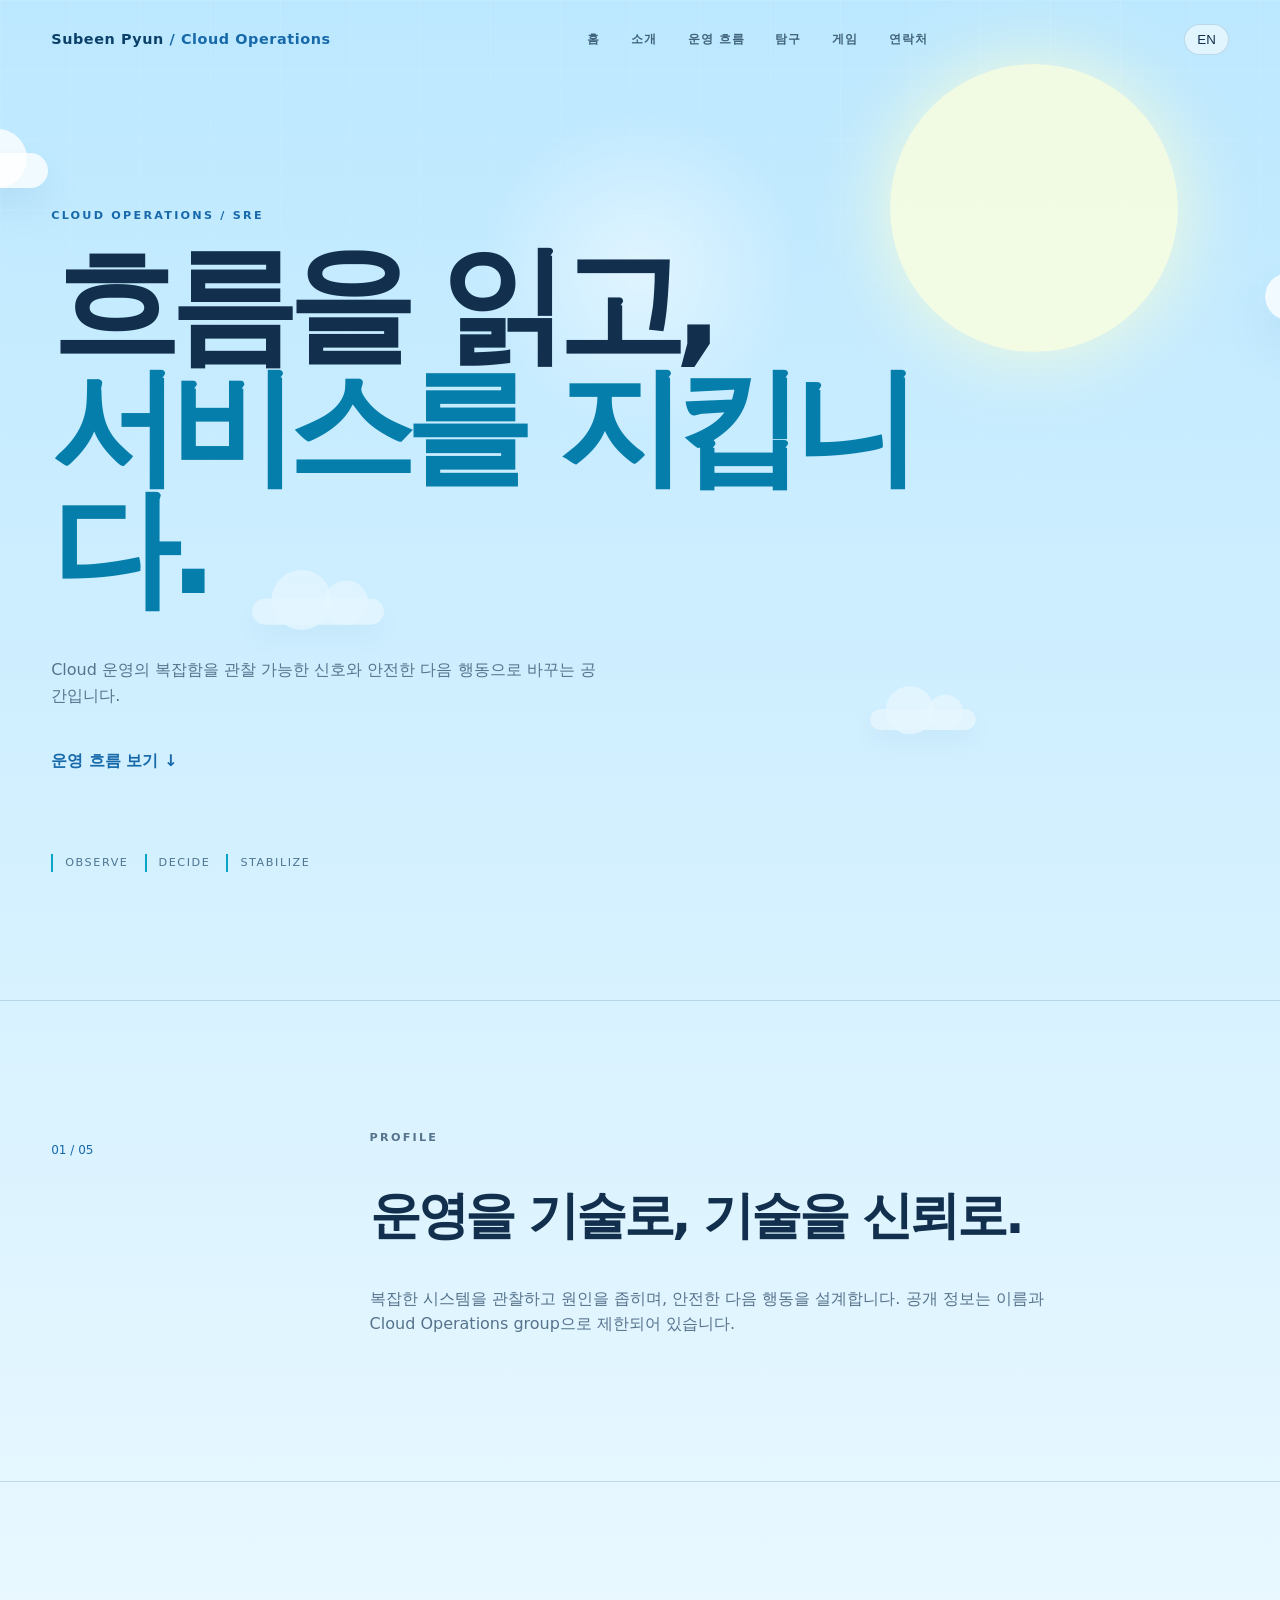
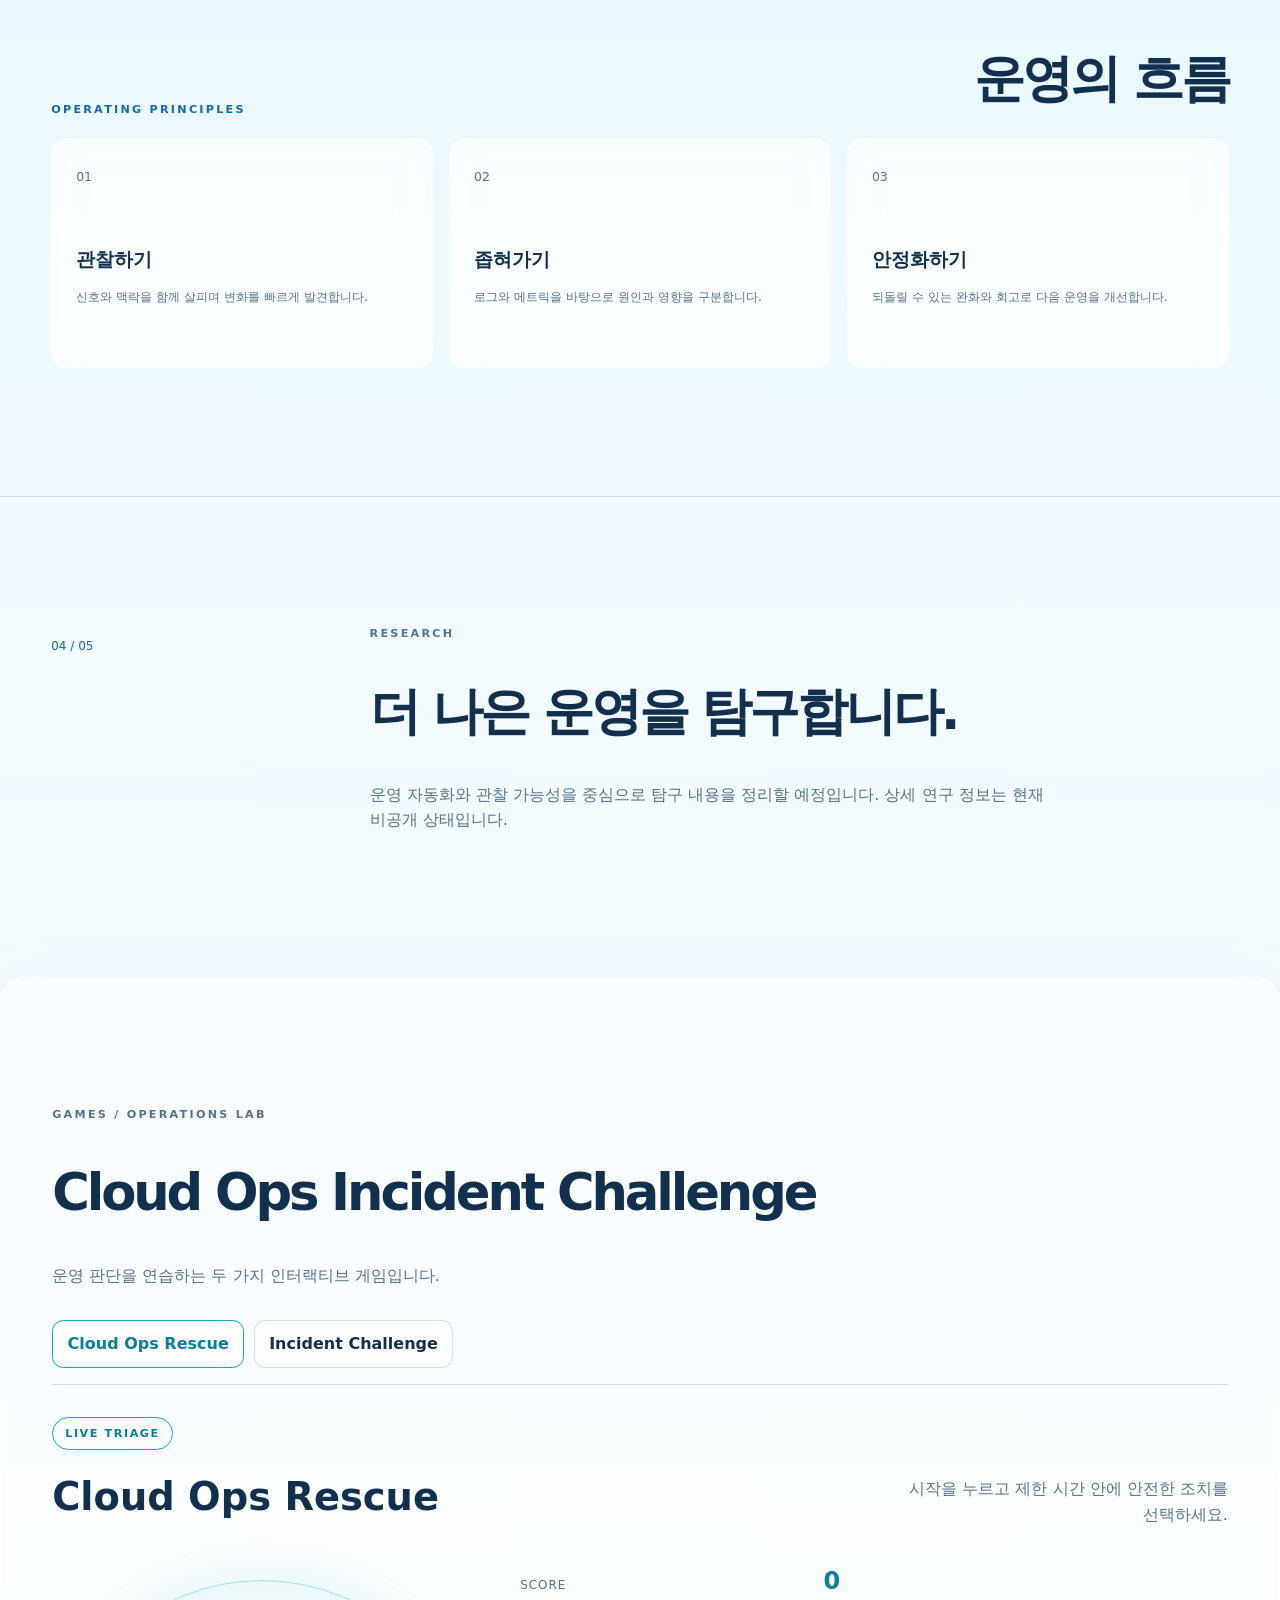
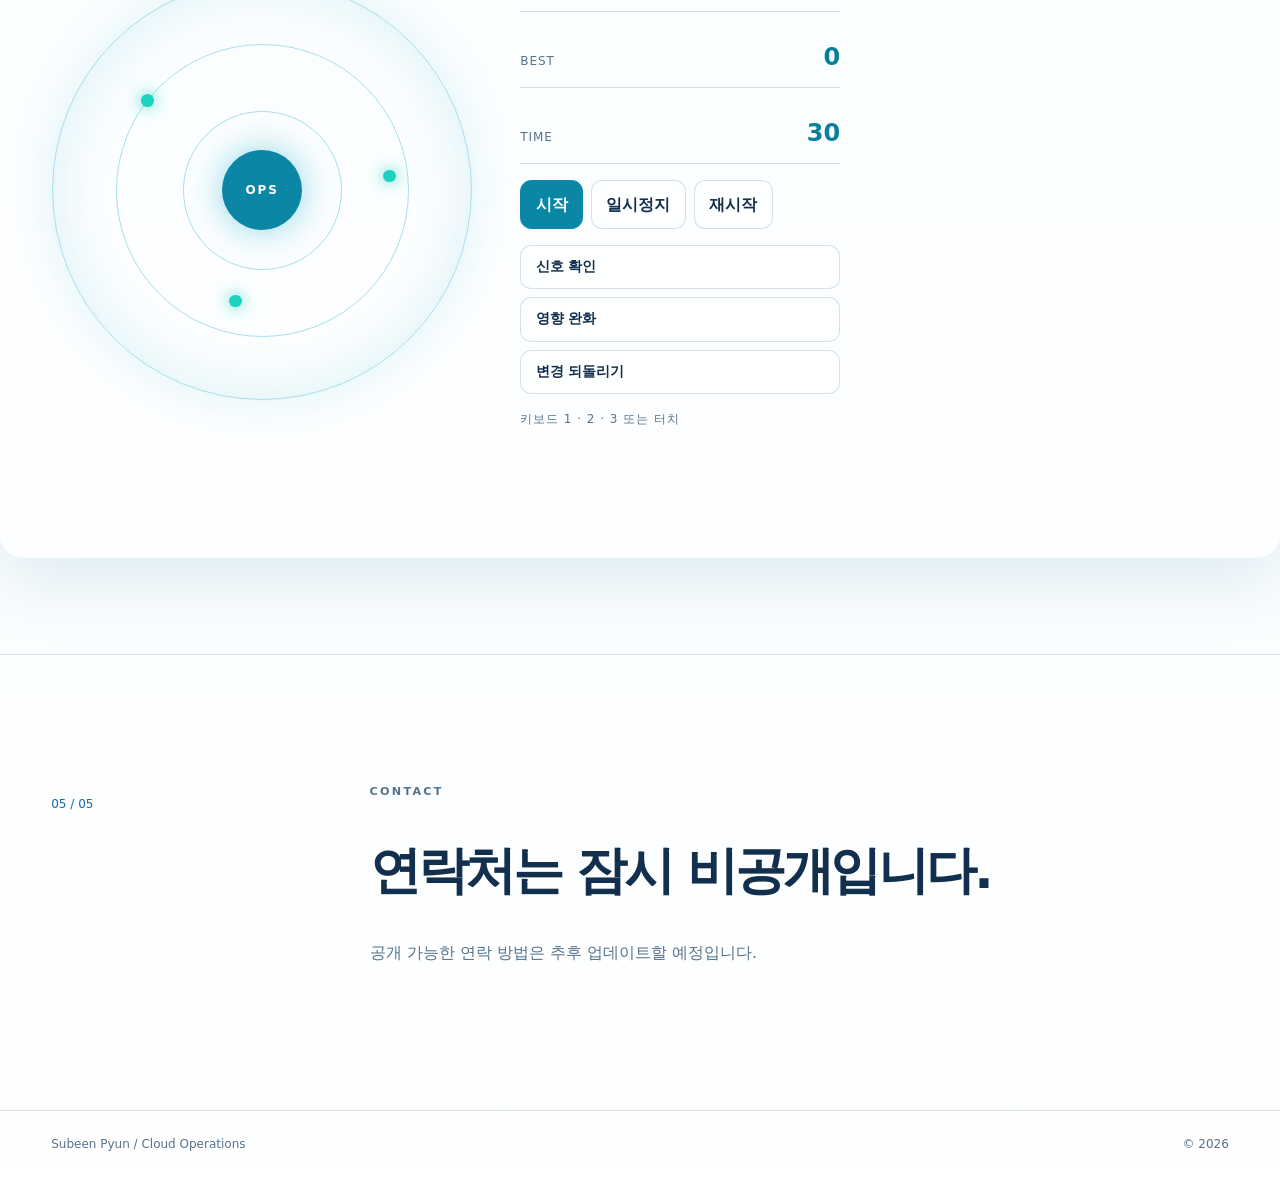
==== commit fe519fd5: "Refresh cloud operations portfolio experience" ====
--- a/index.html
+++ b/index.html
@@ -3,108 +3,40 @@
 <head>
   <meta charset="utf-8">
   <meta name="viewport" content="width=device-width, initial-scale=1">
-  <meta name="description" content="Cloud Operations / SRE portfolio">
-  <title>Cloud Operations Portfolio</title>
+  <meta name="description" content="편수빈의 Cloud Operations 포트폴리오">
+  <title>Subeen Pyun | Cloud Operations</title>
   <link rel="stylesheet" href="styles.css">
   <script defer src="script.js"></script>
   <script defer src="game.js"></script>
 </head>
 <body>
+  <div class="sky" aria-hidden="true"><span class="sun-orb"></span><span class="cloud cloud-a"></span><span class="cloud cloud-b"></span><span class="cloud cloud-c"></span><span class="cloud cloud-d"></span><span class="sky-grid"></span></div>
+  <div class="cursor-glow" aria-hidden="true"></div>
   <header class="site-header">
-    <a class="brand" href="#top" aria-label="Cloud Operations home">CLOUD<span>.OPS</span></a>
+    <a class="brand" href="#top" aria-label="Subeen Pyun home">Subeen Pyun<span> / Cloud Operations</span></a>
     <nav class="site-nav" aria-label="주요 메뉴">
-      <a href="#home" data-ko="Home" data-en="Home">Home</a>
-      <a href="#about" data-ko="About" data-en="About">About</a>
-      <a href="#experience" data-ko="Focus" data-en="Focus">Focus</a>
-      <a href="#research" data-ko="Research" data-en="Research">Research</a>
-      <a href="#skills" data-ko="Approach" data-en="Approach">Approach</a>
-      <a href="#games" data-ko="Games" data-en="Games">Games</a>
-      <a href="#contact" data-ko="Contact" data-en="Contact">Contact</a>
+      <a href="#home" data-ko="홈" data-en="Home">홈</a><a href="#about" data-ko="소개" data-en="About">소개</a><a href="#experience" data-ko="운영 흐름" data-en="Flow">운영 흐름</a><a href="#research" data-ko="탐구" data-en="Research">탐구</a><a href="#games" data-ko="게임" data-en="Games">게임</a><a href="#contact" data-ko="연락처" data-en="Contact">연락처</a>
     </nav>
-    <button class="language-toggle" id="language-toggle" type="button" aria-label="언어 전환">EN</button>
+    <button class="language-toggle" id="language-toggle" type="button" aria-label="영어로 전환">EN</button>
   </header>
-
   <main id="top">
-    <section class="hero" id="home" aria-labelledby="hero-title">
-      <p class="eyebrow" data-ko="CLOUD OPERATIONS / SRE" data-en="CLOUD OPERATIONS / SRE">CLOUD OPERATIONS / SRE</p>
-      <h1 id="hero-title"><span data-ko="흐름을 안정적으로," data-en="Keeping systems">흐름을 안정적으로,</span><br><em data-ko="서비스를 유연하게." data-en="steady and flexible.">서비스를 유연하게.</em></h1>
-      <p class="hero-copy" data-ko="안정적인 서비스 운영과 관찰 가능한 시스템을 고민하는 Cloud Operations 포트폴리오입니다." data-en="A Cloud Operations portfolio focused on reliable services and observable systems.">안정적인 서비스 운영과 관찰 가능한 시스템을 고민하는 Cloud Operations 포트폴리오입니다.</p>
-      <a class="primary-link" href="#experience" data-ko="운영 원칙 살펴보기 ↓" data-en="Explore the approach ↓">운영 원칙 살펴보기 ↓</a>
+    <section class="hero reveal" id="home" aria-labelledby="hero-title">
+      <p class="eyebrow">CLOUD OPERATIONS / SRE</p>
+      <h1 id="hero-title"><span data-ko="흐름을 읽고," data-en="Read the flow,">흐름을 읽고,</span><br><em data-ko="서비스를 지킵니다." data-en="protect the service.">서비스를 지킵니다.</em></h1>
+      <p class="hero-copy" data-ko="Cloud 운영의 복잡함을 관찰 가능한 신호와 안전한 다음 행동으로 바꾸는 공간입니다." data-en="A space for turning cloud complexity into observable signals and safer next actions.">Cloud 운영의 복잡함을 관찰 가능한 신호와 안전한 다음 행동으로 바꾸는 공간입니다.</p>
+      <a class="primary-link" href="#experience" data-ko="운영 흐름 보기 ↓" data-en="Explore the flow ↓">운영 흐름 보기 ↓</a>
+      <div class="hero-metrics" aria-label="운영 키워드"><span>OBSERVE</span><span>DECIDE</span><span>STABILIZE</span></div>
     </section>
-
-    <section class="content-grid" id="about" aria-labelledby="about-title">
-      <p class="section-index">01 / 04</p>
-      <div>
-        <p class="eyebrow" data-ko="PROFILE" data-en="PROFILE">PROFILE</p>
-        <h2 id="about-title" data-ko="운영을 기술로, 기술을 신뢰로." data-en="Operations into craft. Craft into trust.">운영을 기술로, 기술을 신뢰로.</h2>
-        <p data-ko="복잡한 시스템을 관찰하고, 원인을 좁히고, 안전한 다음 행동을 설계합니다. 자세한 프로필 정보는 현재 비공개 상태입니다." data-en="Observe complex systems, narrow causes, and design the safest next action. Detailed profile information is currently private.">복잡한 시스템을 관찰하고, 원인을 좁히고, 안전한 다음 행동을 설계합니다. 자세한 프로필 정보는 현재 비공개 상태입니다.</p>
-      </div>
+    <section class="content-grid reveal" id="about" aria-labelledby="about-title"><p class="section-index">01 / 05</p><div><p class="eyebrow">PROFILE</p><h2 id="about-title" data-ko="운영을 기술로, 기술을 신뢰로." data-en="Operations into trust.">운영을 기술로, 기술을 신뢰로.</h2><p data-ko="복잡한 시스템을 관찰하고 원인을 좁히며, 안전한 다음 행동을 설계합니다. 공개 정보는 이름과 Cloud Operations group으로 제한되어 있습니다." data-en="Observe complex systems, narrow causes, and design the safest next action. Public information is intentionally limited.">복잡한 시스템을 관찰하고 원인을 좁히며, 안전한 다음 행동을 설계합니다. 공개 정보는 이름과 Cloud Operations group으로 제한되어 있습니다.</p></div></section>
+    <section class="timeline-section reveal" id="experience" aria-labelledby="experience-title"><div class="section-heading"><p class="eyebrow">OPERATING PRINCIPLES</p><h2 id="experience-title" data-ko="운영의 흐름" data-en="The operating flow">운영의 흐름</h2></div><div class="timeline"><article class="timeline-card"><span>01</span><h3 data-ko="관찰하기" data-en="Observe">관찰하기</h3><p data-ko="신호와 맥락을 함께 살피며 변화를 빠르게 발견합니다." data-en="Read signals with context to find change early.">신호와 맥락을 함께 살피며 변화를 빠르게 발견합니다.</p></article><article class="timeline-card"><span>02</span><h3 data-ko="좁혀가기" data-en="Narrow down">좁혀가기</h3><p data-ko="로그와 메트릭을 바탕으로 원인과 영향을 구분합니다." data-en="Separate cause from impact using logs and metrics.">로그와 메트릭을 바탕으로 원인과 영향을 구분합니다.</p></article><article class="timeline-card"><span>03</span><h3 data-ko="안정화하기" data-en="Stabilize">안정화하기</h3><p data-ko="되돌릴 수 있는 완화와 회고로 다음 운영을 개선합니다." data-en="Stabilize safely and improve the next operation.">되돌릴 수 있는 완화와 회고로 다음 운영을 개선합니다.</p></article></div></section>
+    <section class="content-grid reveal" id="research" aria-labelledby="research-title"><p class="section-index">04 / 05</p><div><p class="eyebrow">RESEARCH</p><h2 id="research-title" data-ko="더 나은 운영을 탐구합니다." data-en="Exploring better operations.">더 나은 운영을 탐구합니다.</h2><p data-ko="운영 자동화와 관찰 가능성을 중심으로 탐구 내용을 정리할 예정입니다. 상세 연구 정보는 현재 비공개 상태입니다." data-en="Research notes will focus on automation and observability. Detailed information is private for now.">운영 자동화와 관찰 가능성을 중심으로 탐구 내용을 정리할 예정입니다. 상세 연구 정보는 현재 비공개 상태입니다.</p></div></section>
+    <section class="games-section reveal" id="games" aria-labelledby="games-title"><p class="eyebrow">GAMES / OPERATIONS LAB</p><h2 id="games-title">Cloud Ops Incident Challenge</h2><p data-ko="운영 판단을 연습하는 두 가지 인터랙티브 게임입니다." data-en="Two interactive games for practicing operational instincts.">운영 판단을 연습하는 두 가지 인터랙티브 게임입니다.</p>
+      <div class="game-tabs" role="tablist" aria-label="게임 선택"><button class="game-tab is-active" type="button" role="tab" aria-selected="true" aria-controls="rescue-panel" data-game-tab="rescue" data-ko="Cloud Ops Rescue" data-en="Cloud Ops Rescue">Cloud Ops Rescue</button><button class="game-tab" type="button" role="tab" aria-selected="false" aria-controls="incident-panel" data-game-tab="incident" data-ko="Incident Challenge" data-en="Incident Challenge">Incident Challenge</button></div>
+      <div class="game-panel is-active" id="rescue-panel" role="tabpanel"><div class="game-panel-heading"><div><span class="status-pill">LIVE TRIAGE</span><h3 data-ko="Cloud Ops Rescue" data-en="Cloud Ops Rescue">Cloud Ops Rescue</h3></div><p id="rescue-status" role="status" aria-live="polite">시작을 누르고 제한 시간 안에 안전한 조치를 선택하세요.</p></div><div class="rescue-layout"><div class="signal-board" id="signal-board" aria-label="운영 신호 보드"><span class="signal-ring ring-one"></span><span class="signal-ring ring-two"></span><span class="signal-core">OPS</span><span class="signal-dot dot-one"></span><span class="signal-dot dot-two"></span><span class="signal-dot dot-three"></span></div><div class="game-side-panel"><div class="score-row"><span>Score</span><strong id="rescue-score">0</strong></div><div class="score-row"><span>Best</span><strong id="rescue-best">0</strong></div><div class="score-row"><span>Time</span><strong id="rescue-time">30</strong></div><div class="game-actions"><button class="game-button primary" id="rescue-start" type="button">시작</button><button class="game-button" id="rescue-pause" type="button">일시정지</button><button class="game-button" id="rescue-restart" type="button">재시작</button></div><div class="rescue-actions" aria-label="안전 조치 선택"><button class="rescue-action" data-rescue-action="observe" type="button">신호 확인</button><button class="rescue-action" data-rescue-action="mitigate" type="button">영향 완화</button><button class="rescue-action" data-rescue-action="rollback" type="button">변경 되돌리기</button></div><small>키보드 1 · 2 · 3 또는 터치</small></div></div></div>
+      <div class="game-panel" id="incident-panel" role="tabpanel" hidden><div class="game-panel-heading"><div><span class="status-pill">JUNIOR OPS+</span><h3>Cloud Ops Incident Challenge</h3></div><p id="incident-status" role="status" aria-live="polite">상황을 읽고 가장 안전한 다음 행동을 선택하세요.</p></div><div class="incident-card"><span id="incident-count">시나리오 1 / 20</span><h3 id="incident-question"></h3><div id="incident-options" class="incident-options"></div><div id="incident-feedback" class="incident-feedback" hidden></div><button class="game-button primary" id="incident-next" type="button" hidden>다음 시나리오</button></div><div class="score-row incident-score"><span>Score</span><strong id="incident-score">0</strong></div><div class="score-row incident-score"><span>Best score</span><strong id="incident-best">0</strong></div></div>
     </section>
-
-    <section class="timeline-section" id="experience" aria-labelledby="experience-title">
-      <div class="section-heading"><p class="eyebrow" data-ko="OPERATING PRINCIPLES" data-en="OPERATING PRINCIPLES">OPERATING PRINCIPLES</p><h2 id="experience-title" data-ko="운영의 흐름" data-en="The operating flow">운영의 흐름</h2></div>
-      <div class="timeline">
-        <article class="timeline-card"><span>01</span><h3 data-ko="관찰하기" data-en="Observe">관찰하기</h3><p data-ko="신호와 맥락을 함께 살피며 문제를 빠르게 발견합니다." data-en="Read signals with context to find problems early.">신호와 맥락을 함께 살피며 문제를 빠르게 발견합니다.</p></article>
-        <article class="timeline-card"><span>02</span><h3 data-ko="좁혀가기" data-en="Narrow down">좁혀가기</h3><p data-ko="로그와 메트릭을 바탕으로 원인과 영향을 구분합니다." data-en="Separate causes from impact using logs and metrics.">로그와 메트릭을 바탕으로 원인과 영향을 구분합니다.</p></article>
-        <article class="timeline-card"><span>03</span><h3 data-ko="안정화하기" data-en="Stabilize">안정화하기</h3><p data-ko="안전한 완화와 회고를 통해 다음 운영을 개선합니다." data-en="Stabilize safely, then improve the next operation through learning.">안전한 완화와 회고를 통해 다음 운영을 개선합니다.</p></article>
-      </div>
-    </section>
-
-    <section class="skills-section" id="skills" aria-labelledby="skills-title">
-      <div><p class="eyebrow" data-ko="APPROACH" data-en="APPROACH">APPROACH</p><h2 id="skills-title" data-ko="필요한 만큼, 단단하게" data-en="Practical by design">필요한 만큼, 단단하게</h2></div>
-      <p class="skills-list" data-ko="자동화 · 관찰 가능성 · 재현 가능한 운영 · 안전한 변화" data-en="Automation · Observability · Reproducible operations · Safe change">자동화 · 관찰 가능성 · 재현 가능한 운영 · 안전한 변화</p>
-    </section>
-
-    <section class="content-grid" id="research" aria-labelledby="research-title">
-      <p class="section-index">04 / 06</p>
-      <div>
-        <p class="eyebrow" data-ko="RESEARCH" data-en="RESEARCH">RESEARCH</p>
-        <h2 id="research-title" data-ko="더 나은 운영을 탐구합니다." data-en="Exploring better operations.">더 나은 운영을 탐구합니다.</h2>
-        <p data-ko="운영 자동화와 관찰 가능성을 중심으로 탐구 내용을 정리할 예정입니다. 상세 연구 정보는 현재 비공개 상태입니다." data-en="Research notes will focus on operational automation and observability. Detailed research information is currently private.">운영 자동화와 관찰 가능성을 중심으로 탐구 내용을 정리할 예정입니다. 상세 연구 정보는 현재 비공개 상태입니다.</p>
-      </div>
-    </section>
-
-    <section class="games-section" id="games" aria-labelledby="games-title">
-      <p class="eyebrow">GAMES</p>
-      <h2 id="games-title">Cloud Ops Incident Challenge</h2>
-      <p data-ko="운영 감각을 익히는 두 가지 미니게임입니다." data-en="Two mini-games for practicing operational instincts.">운영 감각을 익히는 두 가지 미니게임입니다.</p>
-      <div class="game-tabs" role="tablist" aria-label="게임 선택">
-        <button class="game-tab is-active" type="button" role="tab" aria-selected="true" aria-controls="snake-panel" data-game-tab="snake">Snake</button>
-        <button class="game-tab" type="button" role="tab" aria-selected="false" aria-controls="incident-panel" data-game-tab="incident">Incident Challenge</button>
-      </div>
-
-      <div class="game-panel is-active" id="snake-panel" role="tabpanel">
-        <div class="game-panel-heading"><div><span class="status-pill">SNAKE OPS</span><h3 data-ko="빠르게 판단하고, 길게 살아남기" data-en="Think fast. Stay operational.">빠르게 판단하고, 길게 살아남기</h3></div><p id="snake-status" role="status" aria-live="polite">시작 버튼을 눌러 플레이하세요.</p></div>
-        <div class="snake-layout">
-          <canvas id="snake-board" width="320" height="320" aria-label="지렁이 게임 보드"></canvas>
-          <div class="game-side-panel">
-            <div class="score-row"><span>Score</span><strong id="snake-score">0</strong></div>
-            <div class="score-row"><span>Best</span><strong id="snake-best">0</strong></div>
-            <div class="game-actions"><button class="game-button primary" id="snake-start" type="button">Start</button><button class="game-button" id="snake-pause" type="button">Pause</button><button class="game-button" id="snake-restart" type="button">Restart</button></div>
-            <div class="direction-pad" aria-label="모바일 방향 조작"><button type="button" data-direction="up" aria-label="위">↑</button><div><button type="button" data-direction="left" aria-label="왼쪽">←</button><button type="button" data-direction="down" aria-label="아래">↓</button><button type="button" data-direction="right" aria-label="오른쪽">→</button></div></div>
-            <small>Arrow keys · WASD · Touch</small>
-          </div>
-        </div>
-      </div>
-
-      <div class="game-panel" id="incident-panel" role="tabpanel" hidden>
-        <div class="game-panel-heading"><div><span class="status-pill">JUNIOR OPS</span><h3>Cloud Ops Incident Challenge</h3></div><p id="incident-status" role="status" aria-live="polite">상황을 읽고 가장 안전한 다음 행동을 선택하세요.</p></div>
-        <div class="incident-card"><span id="incident-count">Scenario 1 / 3</span><h3 id="incident-question"></h3><div id="incident-options" class="incident-options"></div><div id="incident-feedback" class="incident-feedback" hidden></div><button class="game-button primary" id="incident-next" type="button" hidden>Next scenario</button></div>
-        <div class="score-row incident-score"><span>Score</span><strong id="incident-score">0</strong></div>
-        <div class="score-row incident-score"><span>Best score</span><strong id="incident-best">0</strong></div>
-      </div>
-    </section>
-
-    <section class="content-grid" id="contact" aria-labelledby="contact-title">
-      <p class="section-index">06 / 06</p>
-      <div>
-        <p class="eyebrow" data-ko="CONTACT" data-en="CONTACT">CONTACT</p>
-        <h2 id="contact-title" data-ko="연락처는 잠시 비공개입니다." data-en="Contact details are private for now.">연락처는 잠시 비공개입니다.</h2>
-        <p data-ko="공개 가능한 연락 방법은 추후 업데이트할 예정입니다." data-en="Public contact details will be updated later.">공개 가능한 연락 방법은 추후 업데이트할 예정입니다.</p>
-      </div>
-    </section>
+    <section class="content-grid reveal" id="contact" aria-labelledby="contact-title"><p class="section-index">05 / 05</p><div><p class="eyebrow">CONTACT</p><h2 id="contact-title" data-ko="연락처는 잠시 비공개입니다." data-en="Contact details are private for now.">연락처는 잠시 비공개입니다.</h2><p data-ko="공개 가능한 연락 방법은 추후 업데이트할 예정입니다." data-en="Public contact details will be updated later.">공개 가능한 연락 방법은 추후 업데이트할 예정입니다.</p></div></section>
   </main>
-
-  <footer><span>CLOUD.OPS</span><span>© 2026</span></footer>
+  <footer><span>Subeen Pyun / Cloud Operations</span><span>© 2026</span></footer>
 </body>
 </html>
--- a/styles.css
+++ b/styles.css
@@ -1,79 +1,7 @@
-:root {
-  color-scheme: dark;
-  --ink: #eef7ff;
-  --muted: #9db2c7;
-  --line: rgba(180, 221, 246, 0.18);
-  --deep: #07131f;
-  --panel: rgba(12, 36, 55, 0.72);
-  --cyan: #8fe6ff;
-  --blue: #8da9ff;
-  font-family: Inter, ui-sans-serif, system-ui, -apple-system, BlinkMacSystemFont, "Segoe UI", sans-serif;
-}
-
-* { box-sizing: border-box; }
-html { scroll-behavior: smooth; }
-body { margin: 0; min-width: 320px; color: var(--ink); background: radial-gradient(circle at 80% 0%, #123b58 0, transparent 36rem), var(--deep); line-height: 1.6; }
-a { color: inherit; }
-.site-header { align-items: center; display: flex; justify-content: space-between; max-width: 1280px; margin: auto; padding: 1.5rem 4vw; position: relative; z-index: 2; }
-.brand { font-size: .85rem; font-weight: 800; letter-spacing: .16em; text-decoration: none; }
-.brand span { color: var(--cyan); }
-.site-nav { display: flex; gap: clamp(1rem, 3vw, 2.5rem); }
-.site-nav a { color: var(--muted); font-size: .78rem; letter-spacing: .12em; text-decoration: none; text-transform: uppercase; }
-.site-nav a:hover, .site-nav a:focus-visible { color: var(--ink); }
-.language-toggle { background: transparent; border: 1px solid var(--line); border-radius: 999px; color: var(--ink); cursor: pointer; padding: .45rem .75rem; }
-.hero, .content-grid, .timeline-section, .skills-section, .games-section { max-width: 1280px; margin: auto; padding: 8rem 4vw; }
-.hero { min-height: 76vh; display: grid; align-content: center; }
-.eyebrow { color: var(--cyan); font-size: .7rem; font-weight: 700; letter-spacing: .2em; margin: 0 0 1.2rem; }
-h1, h2, h3, p { margin-top: 0; }
-h1 { font-size: clamp(3.4rem, 10vw, 8.5rem); letter-spacing: -.08em; line-height: .95; margin-bottom: 2rem; max-width: 950px; }
-h1 em { color: var(--cyan); font-style: normal; }
-h2 { font-size: clamp(2rem, 4vw, 4rem); letter-spacing: -.06em; line-height: 1.05; }
-.hero-copy { color: var(--muted); max-width: 560px; }
-.primary-link { color: var(--ink); display: inline-block; margin-top: 1.5rem; text-decoration: none; }
-.content-grid, .skills-section { border-top: 1px solid var(--line); display: grid; gap: 2rem; grid-template-columns: minmax(90px, 1fr) 3fr; }
-.content-grid p:not(.section-index) { color: var(--muted); max-width: 680px; }
-.section-index { color: var(--cyan); font-size: .75rem; }
-.section-heading { align-items: end; display: flex; justify-content: space-between; }
-.timeline { display: grid; gap: 1rem; grid-template-columns: repeat(3, 1fr); }
-.timeline-card { background: var(--panel); border: 1px solid var(--line); border-radius: 1rem; min-height: 230px; padding: 1.5rem; transition: transform .25s ease, border-color .25s ease; }
-.timeline-card:hover, .timeline-card:focus-within { border-color: var(--cyan); transform: translateY(-6px); }
-.timeline-card span, .timeline-card p, .timeline-card small { color: var(--muted); font-size: .78rem; }
-.timeline-card h3 { margin: 3.5rem 0 .5rem; }
-.skills-list { color: var(--muted); font-size: clamp(1.2rem, 3vw, 2rem); max-width: 680px; }
-.games-section { border: 1px solid var(--line); margin-bottom: 6rem; background: linear-gradient(120deg, rgba(74, 151, 195, .18), rgba(141, 169, 255, .08)); }
-.games-section p { color: var(--muted); }
-.status-pill { border: 1px solid var(--cyan); border-radius: 999px; color: var(--cyan); display: inline-block; font-size: .7rem; letter-spacing: .14em; padding: .4rem .75rem; }
-footer { border-top: 1px solid var(--line); color: var(--muted); display: flex; font-size: .75rem; justify-content: space-between; padding: 1.5rem 4vw; }
-@media (max-width: 700px) { .site-header { flex-wrap: wrap; gap: 1rem; } .site-nav { order: 3; overflow-x: auto; width: 100%; } .hero, .content-grid, .timeline-section, .skills-section, .games-section { padding: 5rem 6vw; } .content-grid, .skills-section { grid-template-columns: 1fr; } .timeline { grid-template-columns: 1fr; } .timeline-card { min-height: 180px; } .timeline-card h3 { margin-top: 2rem; } }
-@media (prefers-reduced-motion: reduce) { html { scroll-behavior: auto; } *, *::before, *::after { transition-duration: .01ms !important; } }
-
-.game-tabs { display: flex; flex-wrap: wrap; gap: .6rem; margin: 2rem 0 1rem; }
-.game-tab, .game-button, .direction-pad button { background: rgba(8, 23, 36, .72); border: 1px solid var(--line); border-radius: .7rem; color: var(--ink); cursor: pointer; font: inherit; padding: .65rem .9rem; }
-.game-tab:hover, .game-tab:focus-visible, .game-tab.is-active, .game-button:hover, .game-button:focus-visible, .direction-pad button:hover, .direction-pad button:focus-visible { border-color: var(--cyan); color: var(--cyan); }
-.game-panel { border-top: 1px solid var(--line); padding-top: 2rem; }
-.game-panel[hidden] { display: none; }
-.game-panel-heading { align-items: end; display: flex; gap: 2rem; justify-content: space-between; margin-bottom: 1.5rem; }
-.game-panel-heading h3 { font-size: clamp(1.4rem, 3vw, 2.4rem); margin: 1rem 0 0; }
-.game-panel-heading p { color: var(--muted); margin: 0; max-width: 18rem; text-align: right; }
-.snake-layout { align-items: start; display: grid; gap: 2rem; grid-template-columns: minmax(0, 320px) minmax(180px, 1fr); }
-#snake-board { background: #06111c; border: 1px solid var(--line); border-radius: .8rem; display: block; height: auto; max-width: 100%; width: 320px; }
-.game-side-panel { display: grid; gap: 1rem; max-width: 18rem; }
-.score-row { align-items: baseline; border-bottom: 1px solid var(--line); display: flex; justify-content: space-between; padding: .65rem 0; }
-.score-row span, .game-side-panel small, .incident-card > span { color: var(--muted); font-size: .75rem; letter-spacing: .08em; text-transform: uppercase; }
-.score-row strong { color: var(--cyan); font-size: 1.5rem; }
-.game-actions { display: flex; flex-wrap: wrap; gap: .5rem; }
-.game-button.primary { background: var(--cyan); border-color: var(--cyan); color: #062033; font-weight: 700; }
-.game-button.primary:hover, .game-button.primary:focus-visible { background: var(--ink); color: #062033; }
-.direction-pad { display: grid; gap: .35rem; justify-items: center; margin-top: .5rem; }
-.direction-pad > div { display: flex; gap: .35rem; }
-.direction-pad button { align-items: center; display: inline-flex; height: 2.6rem; justify-content: center; padding: 0; width: 2.6rem; }
-.incident-card { background: rgba(7, 19, 31, .62); border: 1px solid var(--line); border-radius: 1rem; padding: clamp(1rem, 4vw, 2rem); }
-.incident-card h3 { font-size: clamp(1.2rem, 3vw, 2rem); margin: 1rem 0 1.5rem; max-width: 42rem; }
-.incident-options { display: grid; gap: .7rem; max-width: 48rem; }
-.incident-option { background: transparent; border: 1px solid var(--line); border-radius: .7rem; color: var(--ink); cursor: pointer; padding: .8rem 1rem; text-align: left; }
-.incident-option:hover, .incident-option:focus-visible { border-color: var(--cyan); color: var(--cyan); }
-.incident-option:disabled { cursor: default; opacity: .72; }
-.incident-feedback { border-left: 2px solid var(--cyan); color: var(--muted); margin-top: 1.2rem; max-width: 48rem; padding: .7rem 1rem; }
-.incident-score { max-width: 20rem; }
-@media (max-width: 700px) { .game-panel-heading { align-items: start; flex-direction: column; } .game-panel-heading p { text-align: left; } .snake-layout { grid-template-columns: 1fr; } .game-side-panel { max-width: none; } #snake-board { margin: auto; } }
-@media (min-width: 701px) and (max-width: 900px) { .site-header { padding-left: 3vw; padding-right: 3vw; } .site-nav { gap: 1rem; } .hero, .content-grid, .timeline-section, .skills-section, .games-section { padding-left: 5vw; padding-right: 5vw; } .timeline { gap: .7rem; } .timeline-card { padding: 1rem; } .snake-layout { gap: 1.2rem; } }
+:root{color-scheme:light;--ink:#12304d;--muted:#56738c;--line:rgba(46,104,145,.2);--sky:#dff4ff;--sky-deep:#8fd3f4;--panel:rgba(255,255,255,.68);--white:#fff;--blue:#1769aa;--cyan:#09a4c7;font-family:Inter,ui-sans-serif,system-ui,-apple-system,BlinkMacSystemFont,"Segoe UI",sans-serif}
+*{box-sizing:border-box}html{scroll-behavior:smooth}body{margin:0;min-width:320px;color:var(--ink);background:linear-gradient(180deg,#bce8ff 0%,#effaff 42%,#fff 100%);line-height:1.6;overflow-x:hidden}a{color:inherit}.sky{inset:0;overflow:hidden;pointer-events:none;position:fixed;z-index:-1}.sun-orb{background:rgba(255,255,220,.78);border-radius:50%;box-shadow:0 0 80px rgba(255,255,210,.85);height:18rem;position:absolute;right:8%;top:4rem;width:18rem}.sky-grid{background-image:linear-gradient(rgba(255,255,255,.22) 1px,transparent 1px),linear-gradient(90deg,rgba(255,255,255,.22) 1px,transparent 1px);background-size:70px 70px;inset:0;mask-image:linear-gradient(180deg,black,transparent 65%);opacity:.45;position:absolute}.cloud{background:rgba(255,255,255,.76);border-radius:999px;box-shadow:0 18px 35px rgba(63,135,172,.12);height:2.2rem;position:absolute;width:11rem}.cloud:before,.cloud:after{background:inherit;border-radius:50%;content:"";position:absolute}.cloud:before{height:5rem;left:1.6rem;top:-2.4rem;width:5rem}.cloud:after{height:3.7rem;right:1.3rem;top:-1.5rem;width:3.7rem}.cloud-a{left:-8rem;top:17%;animation:drift 44s linear infinite}.cloud-b{right:-12rem;top:31%;transform:scale(1.35);animation:drift-reverse 55s linear infinite}.cloud-c{left:18%;top:66%;opacity:.48;transform:scale(.75);animation:drift 66s linear infinite}.cloud-d{right:21%;top:78%;opacity:.5;transform:scale(.6);animation:drift-reverse 70s linear infinite}.cursor-glow{background:radial-gradient(circle,rgba(255,255,255,.75),transparent 66%);border-radius:50%;height:22rem;left:var(--pointer-x,50%);opacity:.65;pointer-events:none;position:fixed;top:var(--pointer-y,30%);transform:translate(-50%,-50%);transition:left .25s ease,top .25s ease;width:22rem;z-index:-1}.site-header{align-items:center;display:flex;gap:1.5rem;justify-content:space-between;margin:auto;max-width:1280px;padding:1.5rem 4vw;position:relative;z-index:2}.brand{color:#0b4169;font-size:.9rem;font-weight:800;letter-spacing:.04em;text-decoration:none;white-space:nowrap}.brand span{color:var(--blue);font-weight:600}.site-nav{display:flex;gap:clamp(.8rem,2.4vw,2rem)}.site-nav a{color:#41647c;font-size:.76rem;font-weight:700;letter-spacing:.08em;text-decoration:none}.site-nav a:hover,.site-nav a:focus-visible{color:var(--blue)}.language-toggle{background:rgba(255,255,255,.55);border:1px solid var(--line);border-radius:999px;color:var(--ink);cursor:pointer;padding:.45rem .75rem}.hero,.content-grid,.timeline-section,.games-section{margin:auto;max-width:1280px;padding:8rem 4vw}.hero{display:grid;align-content:center;min-height:76vh}.eyebrow{color:var(--blue);font-size:.7rem;font-weight:800;letter-spacing:.2em;margin:0 0 1.2rem}.hero h1{font-size:clamp(3.4rem,10vw,8.5rem);letter-spacing:-.08em;line-height:.95;margin:0 0 2rem;max-width:950px}.hero h1 em{color:#057eac;font-style:normal}.hero-copy{color:var(--muted);max-width:560px}.primary-link{color:var(--blue);display:inline-block;font-weight:800;margin-top:1.5rem;text-decoration:none}.hero-metrics{display:flex;gap:1rem;margin-top:5rem}.hero-metrics span{border-left:2px solid var(--cyan);color:#4c7590;font-size:.7rem;letter-spacing:.14em;padding-left:.75rem}.content-grid{border-top:1px solid var(--line);display:grid;gap:2rem;grid-template-columns:minmax(90px,1fr) 3fr}.content-grid p:not(.section-index),.games-section>p{color:var(--muted);max-width:680px}.section-index{color:var(--blue);font-size:.75rem}.timeline-section{border-top:1px solid var(--line)}.section-heading{align-items:end;display:flex;justify-content:space-between}.section-heading h2{margin-bottom:2rem}.timeline{display:grid;gap:1rem;grid-template-columns:repeat(3,1fr)}h2{font-size:clamp(2rem,4vw,4rem);letter-spacing:-.06em;line-height:1.05}.timeline-card{background:var(--panel);backdrop-filter:blur(14px);border:1px solid rgba(255,255,255,.75);border-radius:1rem;min-height:230px;padding:1.5rem;transition:transform .3s ease,box-shadow .3s ease}.timeline-card:hover,.timeline-card:focus-within{box-shadow:0 18px 40px rgba(36,111,152,.16);transform:translateY(-8px)}.timeline-card span,.timeline-card p,.timeline-card small{color:var(--muted);font-size:.78rem}.timeline-card h3{margin:3.5rem 0 .5rem}.games-section{background:rgba(255,255,255,.48);border:1px solid rgba(255,255,255,.8);border-radius:1.5rem;box-shadow:0 25px 70px rgba(52,130,164,.14);margin-bottom:6rem}.status-pill{border:1px solid var(--cyan);border-radius:999px;color:#087f9b;display:inline-block;font-size:.7rem;font-weight:800;letter-spacing:.14em;padding:.4rem .75rem}footer{border-top:1px solid var(--line);color:var(--muted);display:flex;font-size:.75rem;justify-content:space-between;padding:1.5rem 4vw}
+.reveal{opacity:0;transform:translateY(24px);transition:opacity .8s ease,transform .8s ease}.reveal.is-visible{opacity:1;transform:none}.game-tabs{display:flex;flex-wrap:wrap;gap:.6rem;margin:2rem 0 1rem}.game-tab,.game-button,.rescue-action{background:rgba(255,255,255,.62);border:1px solid var(--line);border-radius:.7rem;color:var(--ink);cursor:pointer;font:inherit;font-weight:700;padding:.65rem .9rem}.game-tab:hover,.game-tab:focus-visible,.game-tab.is-active,.game-button:hover,.game-button:focus-visible,.rescue-action:hover,.rescue-action:focus-visible{border-color:var(--cyan);color:#087f9b}.game-panel{border-top:1px solid var(--line);padding-top:2rem}.game-panel[hidden]{display:none}.game-panel-heading{align-items:end;display:flex;gap:2rem;justify-content:space-between;margin-bottom:1.5rem}.game-panel-heading h3{font-size:clamp(1.4rem,3vw,2.4rem);margin:1rem 0 0}.game-panel-heading p{color:var(--muted);margin:0;max-width:20rem;text-align:right}.rescue-layout{align-items:center;display:grid;gap:3rem;grid-template-columns:minmax(260px,420px) minmax(180px,1fr)}.signal-board{aspect-ratio:1;border:1px solid rgba(9,164,199,.35);border-radius:50%;box-shadow:inset 0 0 60px rgba(9,164,199,.14),0 0 45px rgba(9,164,199,.12);max-width:420px;position:relative}.signal-ring{border:1px solid rgba(9,164,199,.35);border-radius:50%;inset:15%;position:absolute}.ring-two{inset:31%}.signal-core{align-items:center;background:#0b86a5;border-radius:50%;box-shadow:0 0 35px rgba(9,164,199,.45);color:white;display:flex;font-size:.75rem;font-weight:800;height:5rem;justify-content:center;left:calc(50% - 2.5rem);letter-spacing:.16em;position:absolute;top:calc(50% - 2.5rem);width:5rem}.signal-dot{background:#1ed2c0;border-radius:50%;box-shadow:0 0 16px #1ed2c0;height:.8rem;position:absolute;width:.8rem}.dot-one{left:21%;top:27%}.dot-two{right:18%;top:45%}.dot-three{bottom:22%;left:42%}.signal-board.is-live .signal-ring{animation:pulse-ring 2.6s ease-out infinite}.signal-board.is-live .signal-dot{animation:blink 1.1s ease-in-out infinite}.game-side-panel{display:grid;gap:1rem;max-width:20rem}.score-row{align-items:baseline;border-bottom:1px solid var(--line);display:flex;justify-content:space-between;padding:.65rem 0}.score-row span,.game-side-panel small,.incident-card>span{color:var(--muted);font-size:.75rem;letter-spacing:.08em;text-transform:uppercase}.score-row strong{color:#087f9b;font-size:1.5rem}.game-actions,.rescue-actions{display:flex;flex-wrap:wrap;gap:.5rem}.game-button.primary{background:#0b86a5;border-color:#0b86a5;color:white}.rescue-actions{display:grid;grid-template-columns:1fr}.rescue-action{font-size:.85rem;text-align:left}.incident-card{background:rgba(255,255,255,.6);border:1px solid rgba(255,255,255,.8);border-radius:1rem;padding:clamp(1rem,4vw,2rem)}.incident-card h3{font-size:clamp(1.2rem,3vw,2rem);margin:1rem 0 1.5rem;max-width:48rem}.incident-options{display:grid;gap:.7rem;max-width:48rem}.incident-option{background:transparent;border:1px solid var(--line);border-radius:.7rem;color:var(--ink);cursor:pointer;padding:.8rem 1rem;text-align:left}.incident-option:hover,.incident-option:focus-visible{border-color:var(--cyan);color:#087f9b}.incident-option:disabled{cursor:default;opacity:.72}.incident-feedback{border-left:2px solid var(--cyan);color:var(--muted);margin-top:1.2rem;max-width:48rem;padding:.7rem 1rem}.incident-score{max-width:20rem}
+@keyframes drift{from{transform:translateX(-18vw)}to{transform:translateX(125vw)}}@keyframes drift-reverse{from{transform:translateX(18vw)}to{transform:translateX(-125vw)}}@keyframes pulse-ring{0%,100%{opacity:.35;transform:scale(.94)}50%{opacity:1;transform:scale(1.04)}}@keyframes blink{50%{opacity:.25;transform:scale(.7)}}
+@media(max-width:700px){.site-header{flex-wrap:wrap;gap:1rem}.site-nav{order:3;overflow-x:auto;width:100%}.hero,.content-grid,.timeline-section,.games-section{padding:5rem 6vw}.content-grid{grid-template-columns:1fr}.timeline{grid-template-columns:1fr}.timeline-card{min-height:180px}.timeline-card h3{margin-top:2rem}.hero-metrics{gap:.5rem;justify-content:space-between}.game-panel-heading{align-items:start;flex-direction:column}.game-panel-heading p{text-align:left}.rescue-layout{grid-template-columns:1fr}.signal-board{margin:auto;width:min(100%,320px)}.game-side-panel{max-width:none}}
+@media(min-width:701px) and (max-width:900px){.site-header{padding-left:3vw;padding-right:3vw}.site-nav{gap:1rem}.hero,.content-grid,.timeline-section,.games-section{padding-left:5vw;padding-right:5vw}.timeline{gap:.7rem}}
+@media(prefers-reduced-motion:reduce){html{scroll-behavior:auto}*,*::before,*::after{animation-duration:.01ms!important;animation-iteration-count:1!important;scroll-behavior:auto!important;transition-duration:.01ms!important}.reveal{opacity:1;transform:none}.cursor-glow{display:none}}
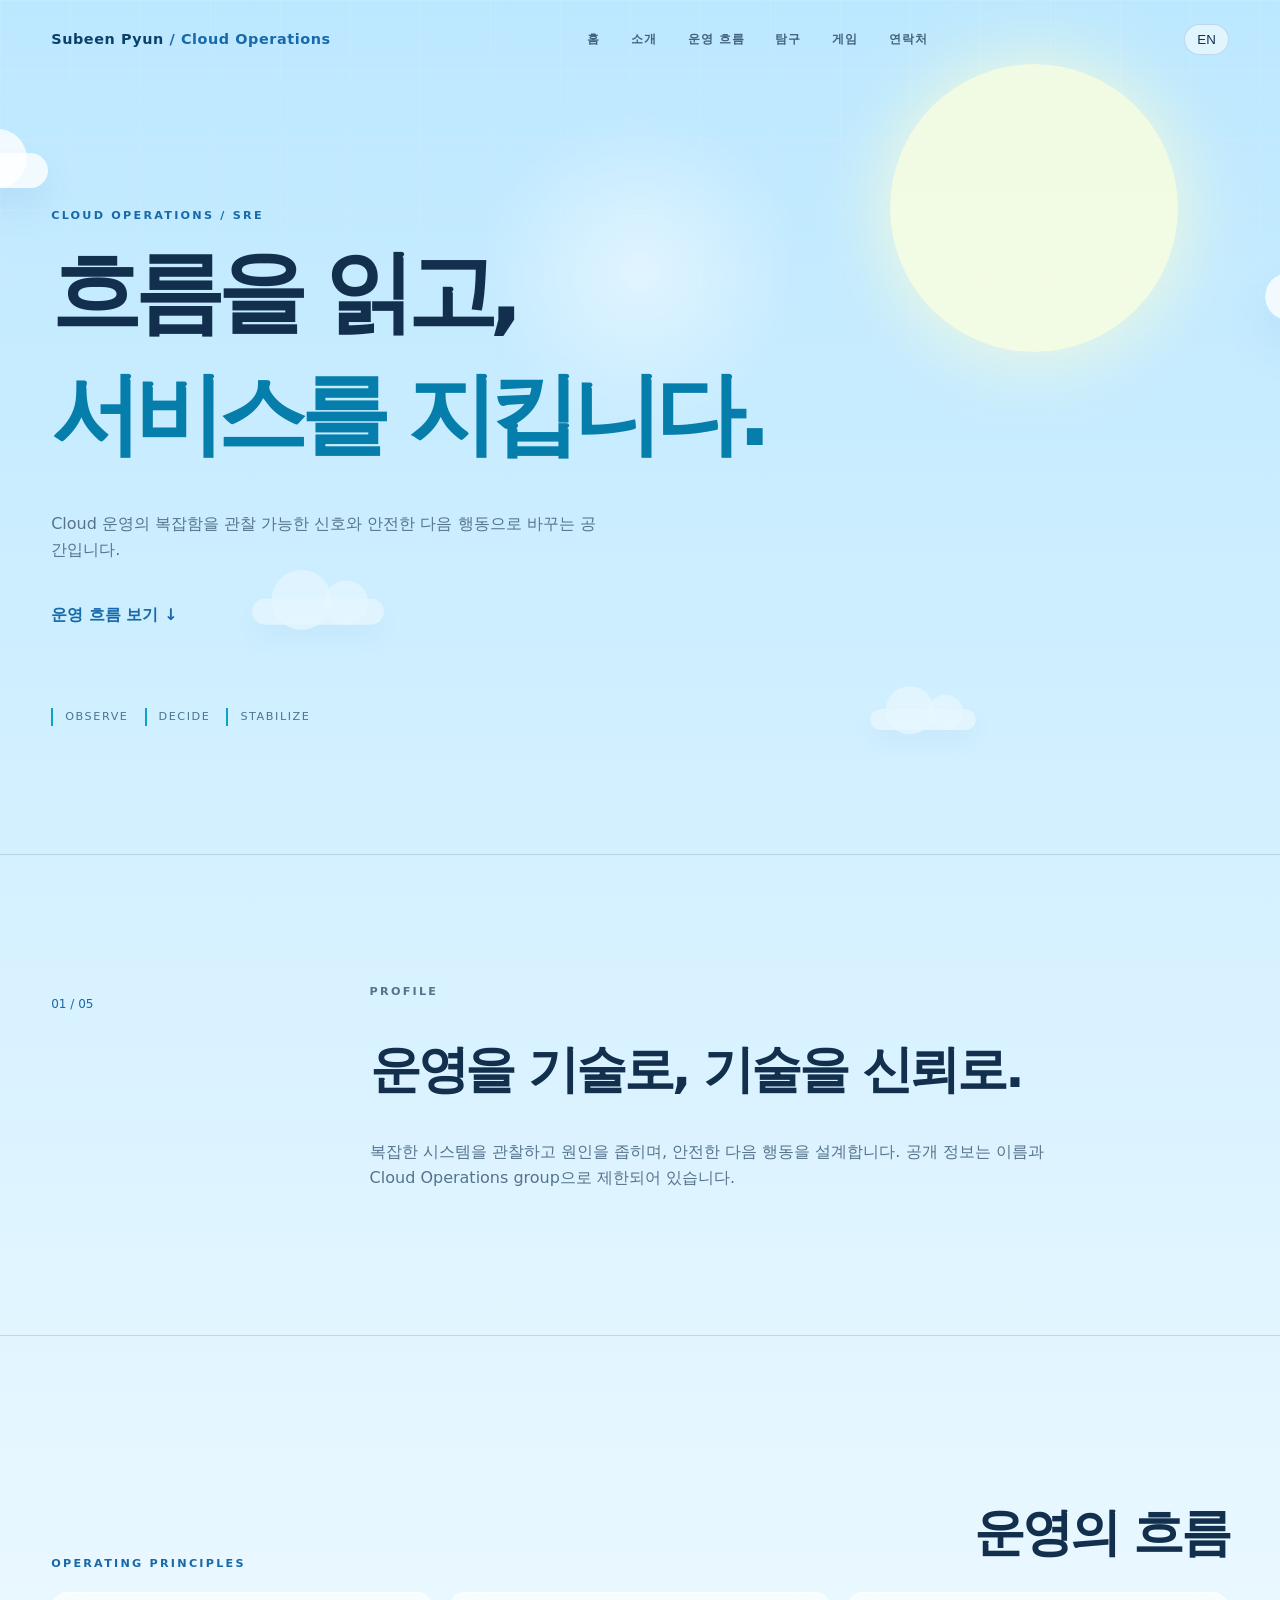
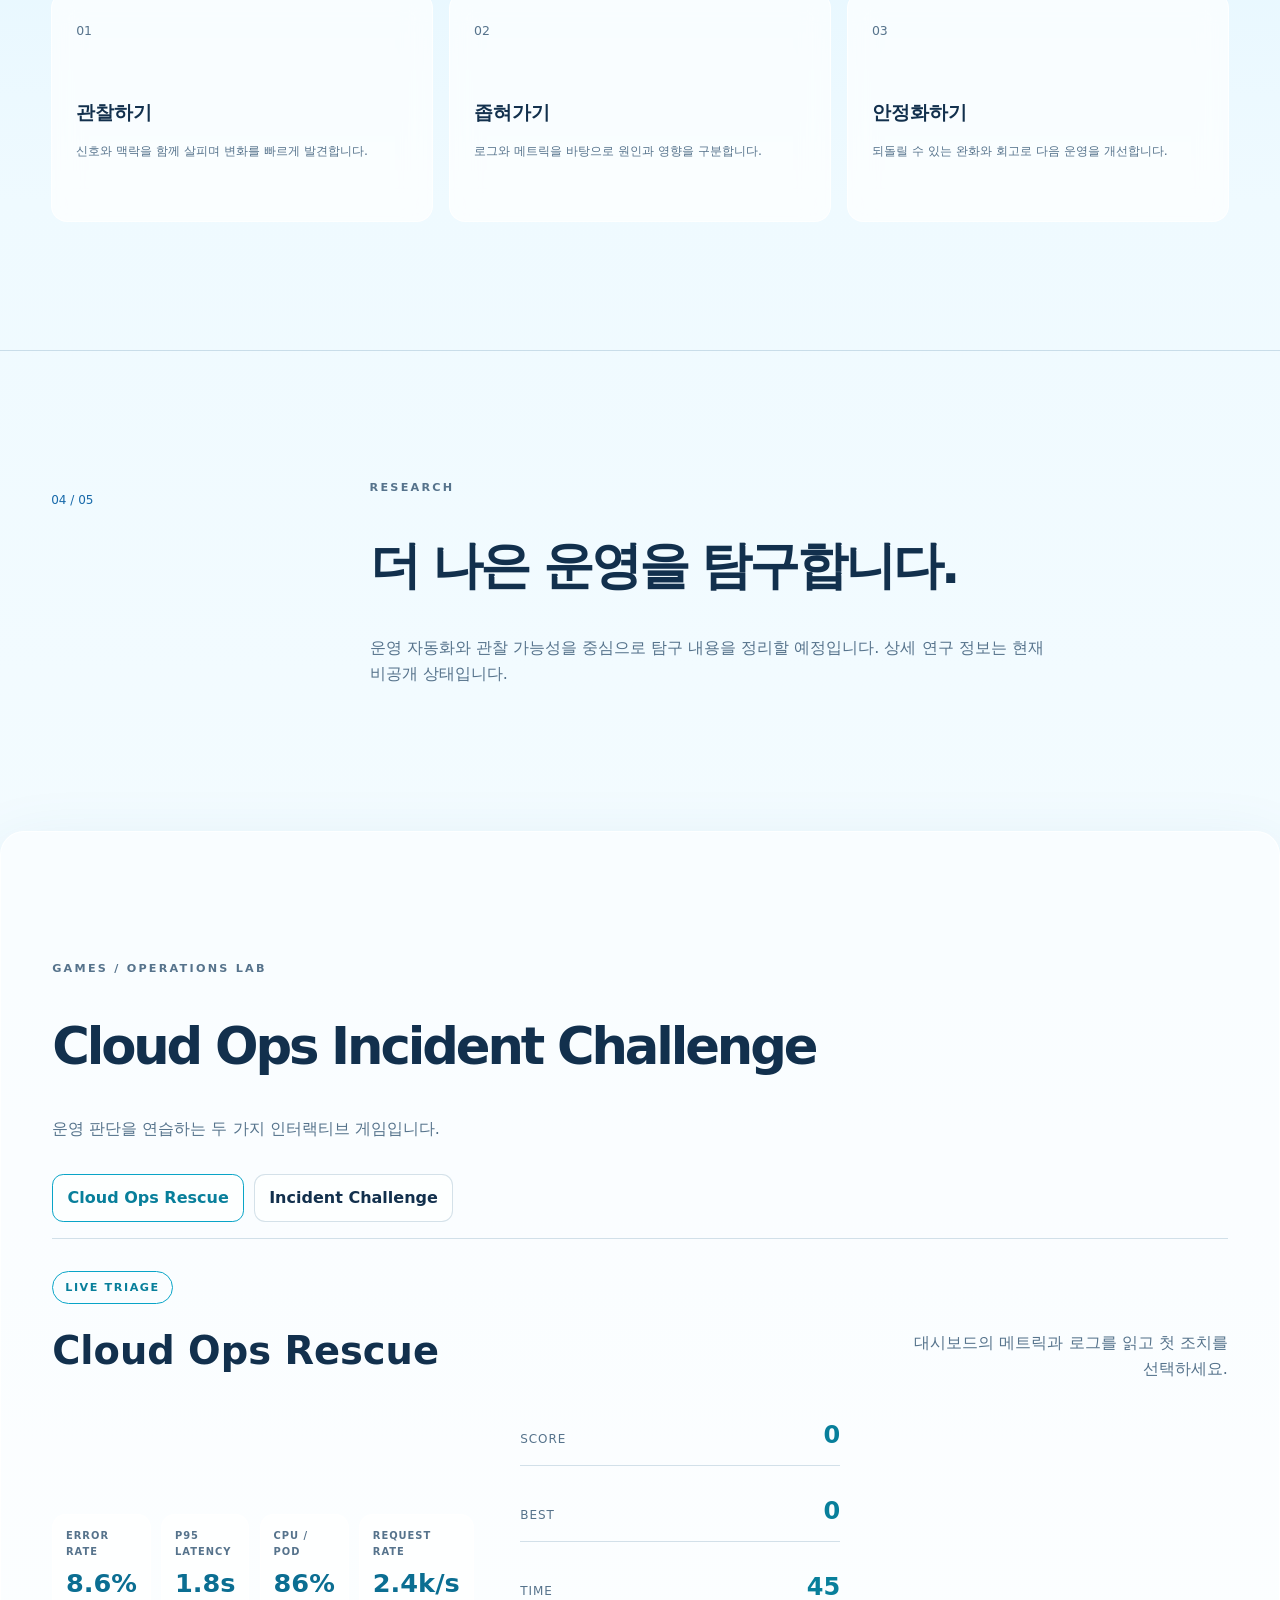
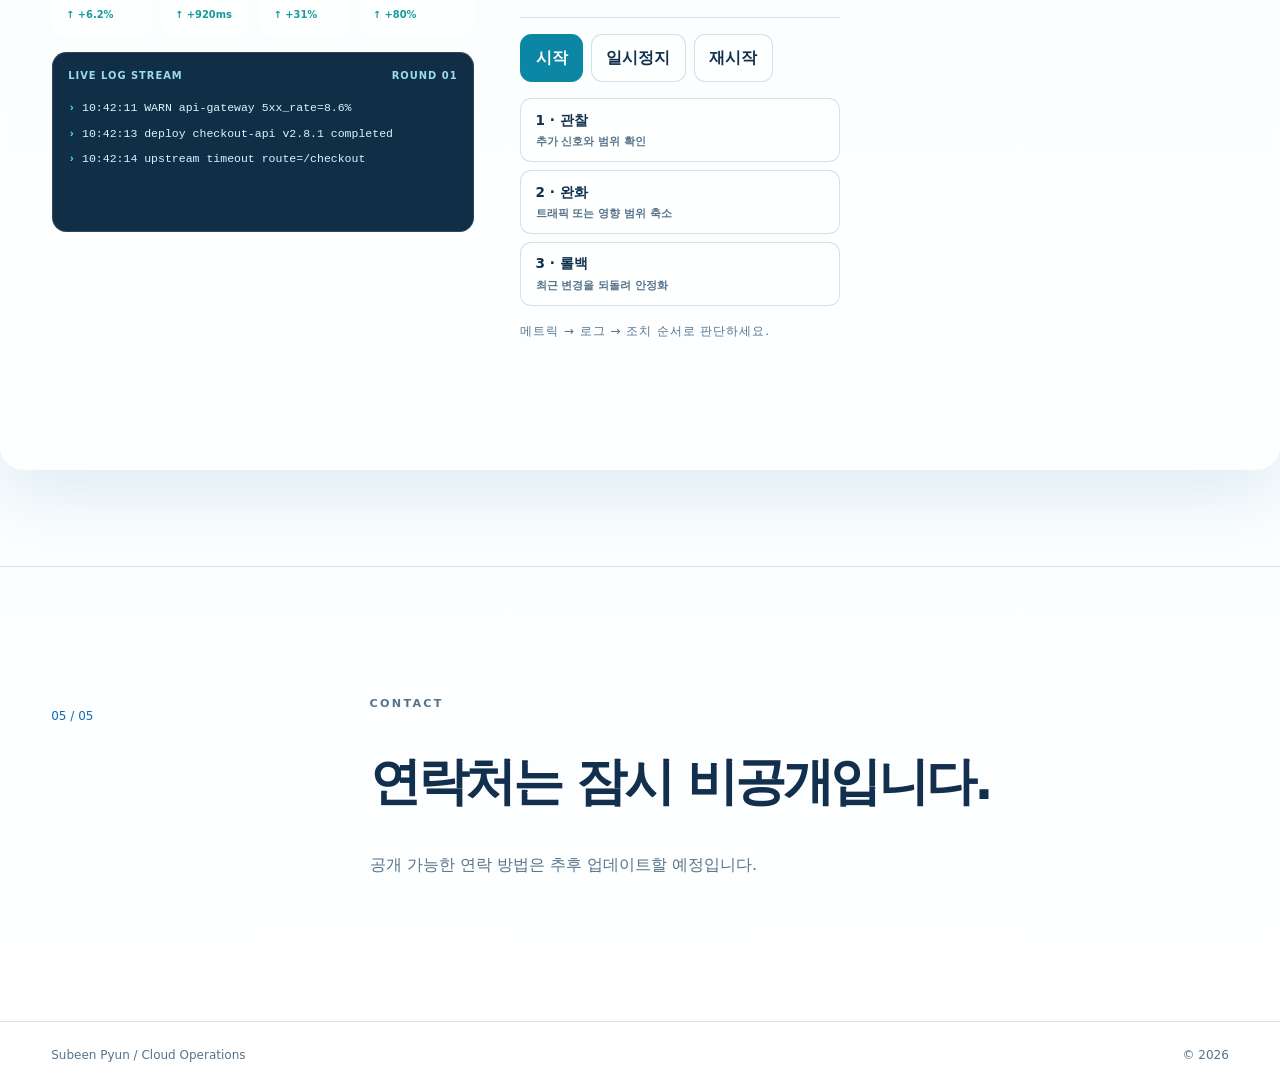
==== commit 8a812933: "Make operations games more actionable" ====
--- a/index.html
+++ b/index.html
@@ -32,8 +32,8 @@
     <section class="content-grid reveal" id="research" aria-labelledby="research-title"><p class="section-index">04 / 05</p><div><p class="eyebrow">RESEARCH</p><h2 id="research-title" data-ko="더 나은 운영을 탐구합니다." data-en="Exploring better operations.">더 나은 운영을 탐구합니다.</h2><p data-ko="운영 자동화와 관찰 가능성을 중심으로 탐구 내용을 정리할 예정입니다. 상세 연구 정보는 현재 비공개 상태입니다." data-en="Research notes will focus on automation and observability. Detailed information is private for now.">운영 자동화와 관찰 가능성을 중심으로 탐구 내용을 정리할 예정입니다. 상세 연구 정보는 현재 비공개 상태입니다.</p></div></section>
     <section class="games-section reveal" id="games" aria-labelledby="games-title"><p class="eyebrow">GAMES / OPERATIONS LAB</p><h2 id="games-title">Cloud Ops Incident Challenge</h2><p data-ko="운영 판단을 연습하는 두 가지 인터랙티브 게임입니다." data-en="Two interactive games for practicing operational instincts.">운영 판단을 연습하는 두 가지 인터랙티브 게임입니다.</p>
       <div class="game-tabs" role="tablist" aria-label="게임 선택"><button class="game-tab is-active" type="button" role="tab" aria-selected="true" aria-controls="rescue-panel" data-game-tab="rescue" data-ko="Cloud Ops Rescue" data-en="Cloud Ops Rescue">Cloud Ops Rescue</button><button class="game-tab" type="button" role="tab" aria-selected="false" aria-controls="incident-panel" data-game-tab="incident" data-ko="Incident Challenge" data-en="Incident Challenge">Incident Challenge</button></div>
-      <div class="game-panel is-active" id="rescue-panel" role="tabpanel"><div class="game-panel-heading"><div><span class="status-pill">LIVE TRIAGE</span><h3 data-ko="Cloud Ops Rescue" data-en="Cloud Ops Rescue">Cloud Ops Rescue</h3></div><p id="rescue-status" role="status" aria-live="polite">시작을 누르고 제한 시간 안에 안전한 조치를 선택하세요.</p></div><div class="rescue-layout"><div class="signal-board" id="signal-board" aria-label="운영 신호 보드"><span class="signal-ring ring-one"></span><span class="signal-ring ring-two"></span><span class="signal-core">OPS</span><span class="signal-dot dot-one"></span><span class="signal-dot dot-two"></span><span class="signal-dot dot-three"></span></div><div class="game-side-panel"><div class="score-row"><span>Score</span><strong id="rescue-score">0</strong></div><div class="score-row"><span>Best</span><strong id="rescue-best">0</strong></div><div class="score-row"><span>Time</span><strong id="rescue-time">30</strong></div><div class="game-actions"><button class="game-button primary" id="rescue-start" type="button">시작</button><button class="game-button" id="rescue-pause" type="button">일시정지</button><button class="game-button" id="rescue-restart" type="button">재시작</button></div><div class="rescue-actions" aria-label="안전 조치 선택"><button class="rescue-action" data-rescue-action="observe" type="button">신호 확인</button><button class="rescue-action" data-rescue-action="mitigate" type="button">영향 완화</button><button class="rescue-action" data-rescue-action="rollback" type="button">변경 되돌리기</button></div><small>키보드 1 · 2 · 3 또는 터치</small></div></div></div>
-      <div class="game-panel" id="incident-panel" role="tabpanel" hidden><div class="game-panel-heading"><div><span class="status-pill">JUNIOR OPS+</span><h3>Cloud Ops Incident Challenge</h3></div><p id="incident-status" role="status" aria-live="polite">상황을 읽고 가장 안전한 다음 행동을 선택하세요.</p></div><div class="incident-card"><span id="incident-count">시나리오 1 / 20</span><h3 id="incident-question"></h3><div id="incident-options" class="incident-options"></div><div id="incident-feedback" class="incident-feedback" hidden></div><button class="game-button primary" id="incident-next" type="button" hidden>다음 시나리오</button></div><div class="score-row incident-score"><span>Score</span><strong id="incident-score">0</strong></div><div class="score-row incident-score"><span>Best score</span><strong id="incident-best">0</strong></div></div>
+      <div class="game-panel is-active" id="rescue-panel" role="tabpanel"><div class="game-panel-heading"><div><span class="status-pill">LIVE TRIAGE</span><h3 data-ko="Cloud Ops Rescue" data-en="Cloud Ops Rescue">Cloud Ops Rescue</h3></div><p id="rescue-status" role="status" aria-live="polite">대시보드의 메트릭과 로그를 읽고 첫 조치를 선택하세요.</p></div><div class="rescue-layout"><div class="rescue-dashboard"><div class="metric-grid"><article class="metric-card"><span>ERROR RATE</span><strong id="metric-error">0.4%</strong><small id="metric-error-trend">steady</small></article><article class="metric-card"><span>P95 LATENCY</span><strong id="metric-latency">180ms</strong><small id="metric-latency-trend">steady</small></article><article class="metric-card"><span>CPU / POD</span><strong id="metric-cpu">42%</strong><small id="metric-cpu-trend">healthy</small></article><article class="metric-card"><span>REQUEST RATE</span><strong id="metric-traffic">1.2k/s</strong><small id="metric-traffic-trend">normal</small></article></div><div class="log-window" aria-label="실시간 운영 로그"><div class="log-window-heading"><span>LIVE LOG STREAM</span><span id="rescue-round">ROUND 01</span></div><ol id="rescue-log"></ol></div></div><div class="game-side-panel"><div class="score-row"><span>Score</span><strong id="rescue-score">0</strong></div><div class="score-row"><span>Best</span><strong id="rescue-best">0</strong></div><div class="score-row"><span>Time</span><strong id="rescue-time">45</strong></div><div class="game-actions"><button class="game-button primary" id="rescue-start" type="button">시작</button><button class="game-button" id="rescue-pause" type="button">일시정지</button><button class="game-button" id="rescue-restart" type="button">재시작</button></div><div class="rescue-actions" aria-label="운영 조치 선택"><button class="rescue-action" data-rescue-action="observe" type="button"><b>1 · 관찰</b><small>추가 신호와 범위 확인</small></button><button class="rescue-action" data-rescue-action="mitigate" type="button"><b>2 · 완화</b><small>트래픽 또는 영향 범위 축소</small></button><button class="rescue-action" data-rescue-action="rollback" type="button"><b>3 · 롤백</b><small>최근 변경을 되돌려 안정화</small></button></div><small>메트릭 → 로그 → 조치 순서로 판단하세요.</small></div></div></div>
+      <div class="game-panel" id="incident-panel" role="tabpanel" hidden><div class="game-panel-heading"><div><span class="status-pill">JUNIOR OPS+</span><h3>Cloud Ops Incident Challenge</h3></div><p id="incident-status" role="status" aria-live="polite">시간이 끝나기 전에 가장 안전한 다음 행동을 선택하세요.</p></div><div class="incident-hud"><div><span>STREAK</span><strong id="incident-streak">0</strong></div><div><span>THREAT</span><strong id="incident-threat">20%</strong></div><div><span>TIME</span><strong id="incident-time">15</strong></div><div class="incident-progress"><span id="incident-progress-bar"></span></div></div><div class="incident-card"><span id="incident-count">시나리오 1 / 20</span><h3 id="incident-question"></h3><div id="incident-options" class="incident-options"></div><div id="incident-feedback" class="incident-feedback" hidden></div><button class="game-button primary" id="incident-next" type="button" hidden>다음 시나리오</button></div><div class="score-row incident-score"><span>Score</span><strong id="incident-score">0</strong></div><div class="score-row incident-score"><span>Best score</span><strong id="incident-best">0</strong></div></div>
     </section>
     <section class="content-grid reveal" id="contact" aria-labelledby="contact-title"><p class="section-index">05 / 05</p><div><p class="eyebrow">CONTACT</p><h2 id="contact-title" data-ko="연락처는 잠시 비공개입니다." data-en="Contact details are private for now.">연락처는 잠시 비공개입니다.</h2><p data-ko="공개 가능한 연락 방법은 추후 업데이트할 예정입니다." data-en="Public contact details will be updated later.">공개 가능한 연락 방법은 추후 업데이트할 예정입니다.</p></div></section>
   </main>
--- a/styles.css
+++ b/styles.css
@@ -5,3 +5,4 @@
 @media(max-width:700px){.site-header{flex-wrap:wrap;gap:1rem}.site-nav{order:3;overflow-x:auto;width:100%}.hero,.content-grid,.timeline-section,.games-section{padding:5rem 6vw}.content-grid{grid-template-columns:1fr}.timeline{grid-template-columns:1fr}.timeline-card{min-height:180px}.timeline-card h3{margin-top:2rem}.hero-metrics{gap:.5rem;justify-content:space-between}.game-panel-heading{align-items:start;flex-direction:column}.game-panel-heading p{text-align:left}.rescue-layout{grid-template-columns:1fr}.signal-board{margin:auto;width:min(100%,320px)}.game-side-panel{max-width:none}}
 @media(min-width:701px) and (max-width:900px){.site-header{padding-left:3vw;padding-right:3vw}.site-nav{gap:1rem}.hero,.content-grid,.timeline-section,.games-section{padding-left:5vw;padding-right:5vw}.timeline{gap:.7rem}}
 @media(prefers-reduced-motion:reduce){html{scroll-behavior:auto}*,*::before,*::after{animation-duration:.01ms!important;animation-iteration-count:1!important;scroll-behavior:auto!important;transition-duration:.01ms!important}.reveal{opacity:1;transform:none}.cursor-glow{display:none}}
+.hero h1{font-size:clamp(2.8rem,7vw,6.4rem);line-height:1.08}.hero h1 em{display:inline-block;margin-top:.28em}.rescue-dashboard{display:grid;gap:1rem;min-width:0}.metric-grid{display:grid;gap:.65rem;grid-template-columns:repeat(4,1fr)}.metric-card{background:rgba(255,255,255,.72);border:1px solid rgba(255,255,255,.92);border-radius:.85rem;padding:.8rem}.metric-card span,.metric-card small,.log-window-heading{color:var(--muted);display:block;font-size:.62rem;font-weight:800;letter-spacing:.1em}.metric-card strong{color:#0b6e92;display:block;font-size:clamp(1.1rem,2vw,1.65rem);margin:.2rem 0}.metric-card small{color:#149b9b;letter-spacing:0;text-transform:none}.log-window{background:#102f47;border-radius:.9rem;box-shadow:inset 0 0 0 1px rgba(255,255,255,.12);color:#d5f7ff;min-height:180px;padding:1rem}.log-window-heading{color:#9bdbea;display:flex;justify-content:space-between}.log-window ol{display:grid;gap:.55rem;list-style:none;margin:1rem 0 0;padding:0}.log-window li{font-family:ui-monospace,SFMono-Regular,Consolas,monospace;font-size:.72rem;line-height:1.45}.log-window li::before{color:#50e4c1;content:'› ';font-weight:800}.rescue-action{display:grid;gap:.12rem}.rescue-action small{color:var(--muted);font-size:.68rem!important;letter-spacing:0!important;text-transform:none!important}.incident-hud{align-items:center;display:flex;gap:1rem;margin-bottom:1rem}.incident-hud>div:not(.incident-progress){background:rgba(255,255,255,.55);border:1px solid rgba(255,255,255,.8);border-radius:.65rem;min-width:5rem;padding:.45rem .7rem}.incident-hud span{color:var(--muted);display:block;font-size:.6rem;font-weight:800;letter-spacing:.12em}.incident-hud strong{color:#087f9b;font-size:1.25rem}.incident-progress{background:rgba(23,105,170,.12);border-radius:99px;flex:1;height:.5rem;overflow:hidden}.incident-progress span{background:linear-gradient(90deg,#17b9a4,#0b86a5);display:block;height:100%;transform-origin:left;transition:transform .25s ease;width:100%}@media(max-width:700px){.metric-grid{grid-template-columns:repeat(2,1fr)}.incident-hud{align-items:stretch;flex-wrap:wrap}.incident-progress{flex-basis:100%;order:5}}
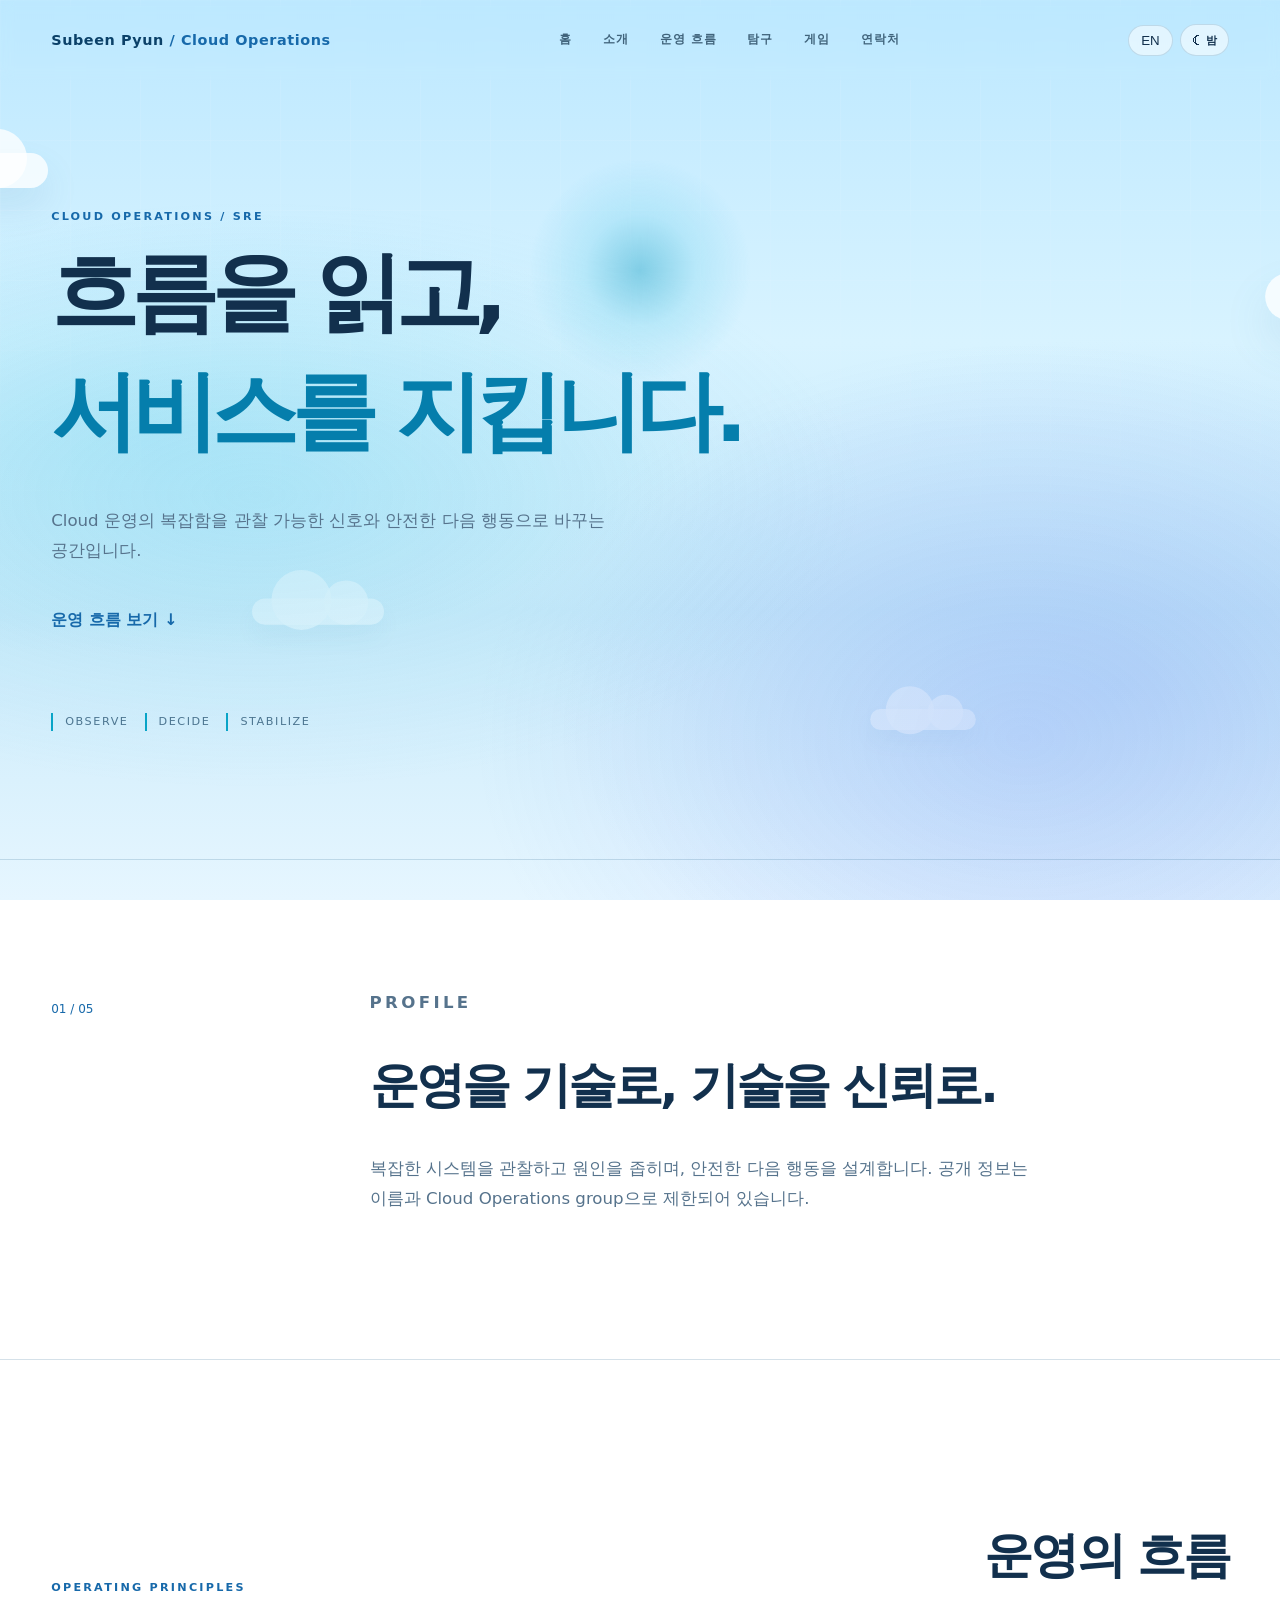
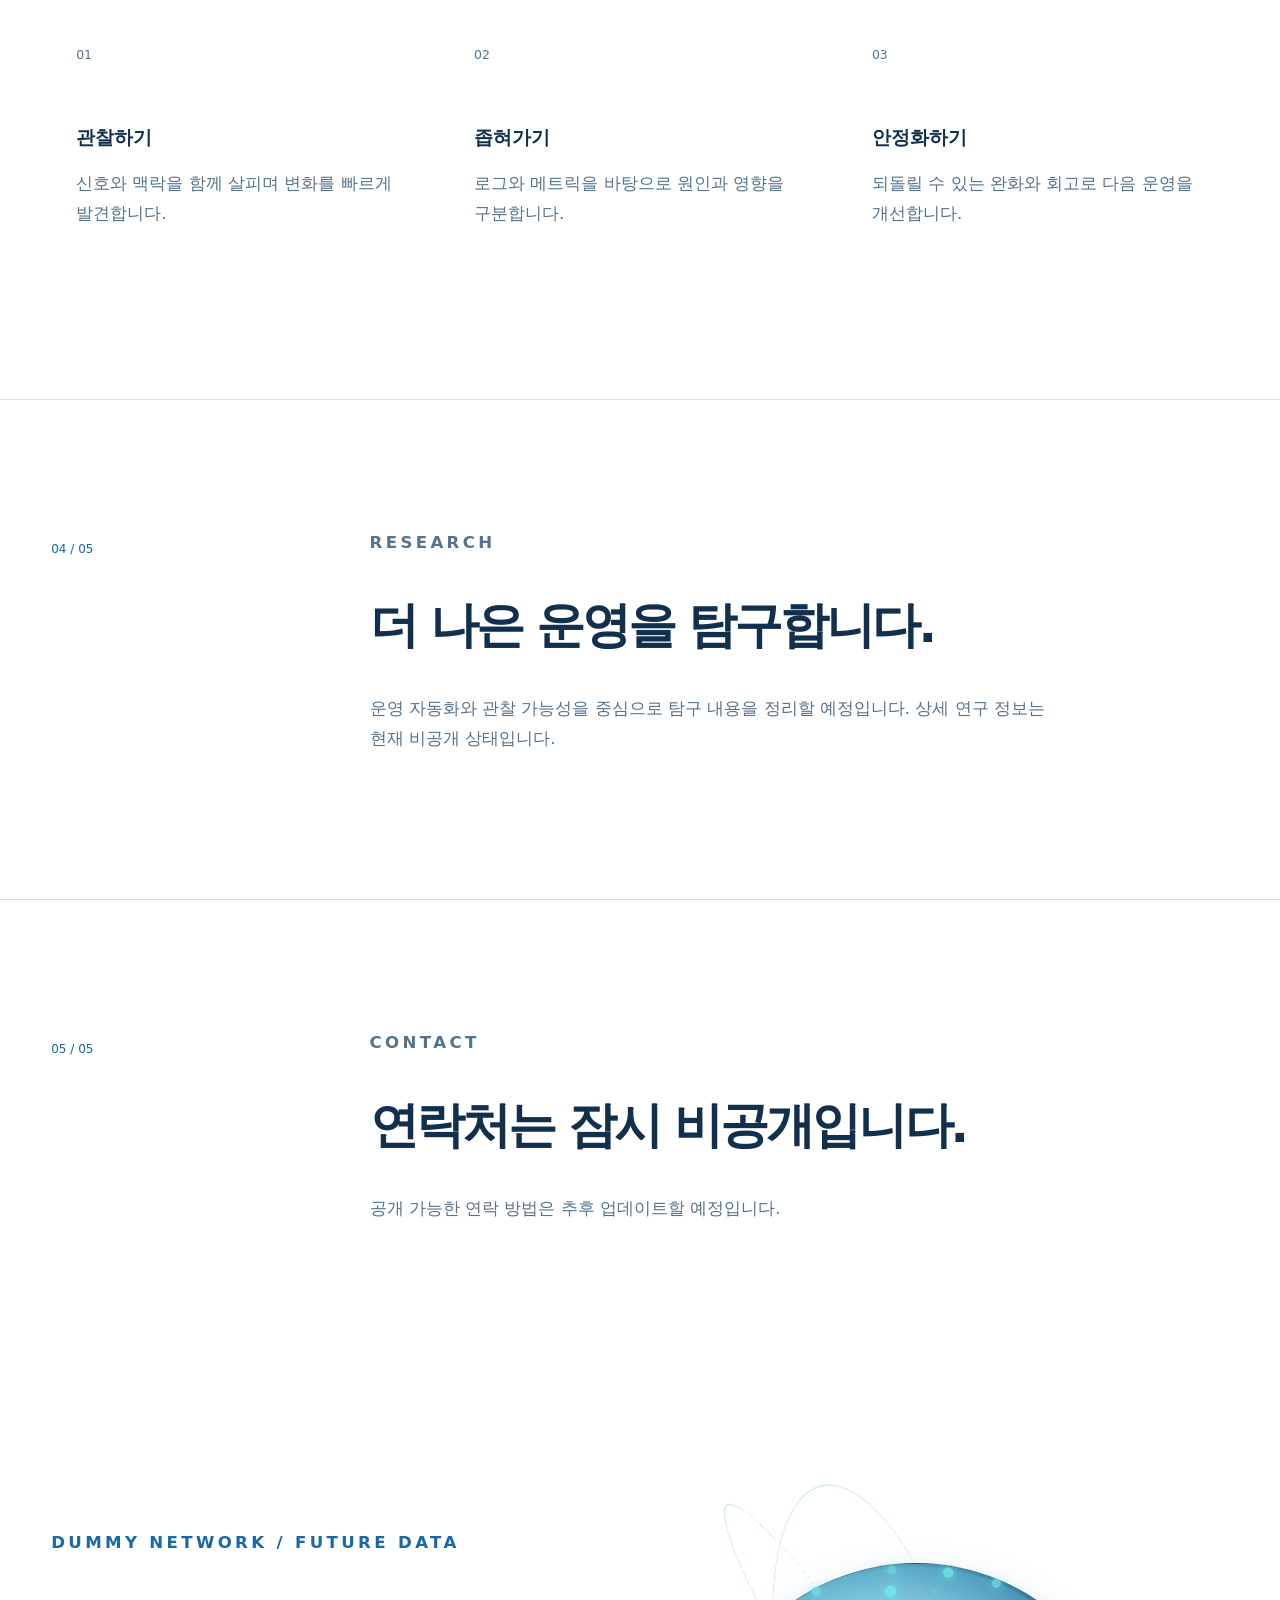
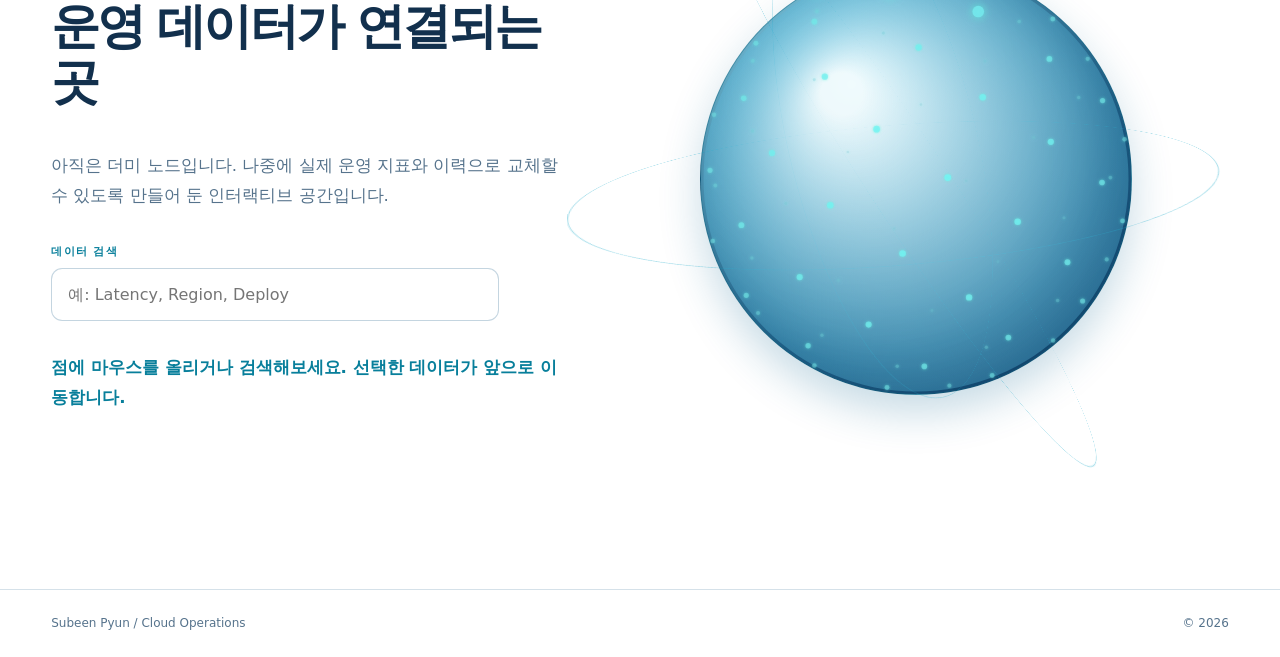
==== commit 6a9ddaca: "Update interactive cloud operations portfolio" ====
--- a/index.html
+++ b/index.html
@@ -5,37 +5,20 @@
   <meta name="viewport" content="width=device-width, initial-scale=1">
   <meta name="description" content="편수빈의 Cloud Operations 포트폴리오">
   <title>Subeen Pyun | Cloud Operations</title>
-  <link rel="stylesheet" href="styles.css">
+  <link rel="stylesheet" href="styles.css"><link rel="stylesheet" href="theme-overrides.css"><link rel="stylesheet" href="readability-overrides.css">
   <script defer src="script.js"></script>
-  <script defer src="game.js"></script>
 </head>
 <body>
   <div class="sky" aria-hidden="true"><span class="sun-orb"></span><span class="cloud cloud-a"></span><span class="cloud cloud-b"></span><span class="cloud cloud-c"></span><span class="cloud cloud-d"></span><span class="sky-grid"></span></div>
   <div class="cursor-glow" aria-hidden="true"></div>
-  <header class="site-header">
-    <a class="brand" href="#top" aria-label="Subeen Pyun home">Subeen Pyun<span> / Cloud Operations</span></a>
-    <nav class="site-nav" aria-label="주요 메뉴">
-      <a href="#home" data-ko="홈" data-en="Home">홈</a><a href="#about" data-ko="소개" data-en="About">소개</a><a href="#experience" data-ko="운영 흐름" data-en="Flow">운영 흐름</a><a href="#research" data-ko="탐구" data-en="Research">탐구</a><a href="#games" data-ko="게임" data-en="Games">게임</a><a href="#contact" data-ko="연락처" data-en="Contact">연락처</a>
-    </nav>
-    <button class="language-toggle" id="language-toggle" type="button" aria-label="영어로 전환">EN</button>
-  </header>
+  <header class="site-header"><a class="brand" href="index.html#top" aria-label="Subeen Pyun home">Subeen Pyun<span> / Cloud Operations</span></a><nav class="site-nav" aria-label="주요 메뉴"><a href="index.html#home" data-ko="홈" data-en="Home">홈</a><a href="index.html#about" data-ko="소개" data-en="About">소개</a><a href="index.html#experience" data-ko="운영 흐름" data-en="Flow">운영 흐름</a><a href="index.html#research" data-ko="탐구" data-en="Research">탐구</a><a href="games.html" data-ko="게임" data-en="Games">게임</a><a href="index.html#contact" data-ko="연락처" data-en="Contact">연락처</a></nav><div class="header-actions"><button class="language-toggle" id="language-toggle" type="button" aria-label="영어로 전환">EN</button><button class="theme-toggle" id="theme-toggle" type="button" aria-label="다크모드로 전환"><span aria-hidden="true">☾</span><span class="theme-label">밤</span></button></div></header>
   <main id="top">
-    <section class="hero reveal" id="home" aria-labelledby="hero-title">
-      <p class="eyebrow">CLOUD OPERATIONS / SRE</p>
-      <h1 id="hero-title"><span data-ko="흐름을 읽고," data-en="Read the flow,">흐름을 읽고,</span><br><em data-ko="서비스를 지킵니다." data-en="protect the service.">서비스를 지킵니다.</em></h1>
-      <p class="hero-copy" data-ko="Cloud 운영의 복잡함을 관찰 가능한 신호와 안전한 다음 행동으로 바꾸는 공간입니다." data-en="A space for turning cloud complexity into observable signals and safer next actions.">Cloud 운영의 복잡함을 관찰 가능한 신호와 안전한 다음 행동으로 바꾸는 공간입니다.</p>
-      <a class="primary-link" href="#experience" data-ko="운영 흐름 보기 ↓" data-en="Explore the flow ↓">운영 흐름 보기 ↓</a>
-      <div class="hero-metrics" aria-label="운영 키워드"><span>OBSERVE</span><span>DECIDE</span><span>STABILIZE</span></div>
-    </section>
+    <section class="hero reveal" id="home" aria-labelledby="hero-title"><p class="eyebrow">CLOUD OPERATIONS / SRE</p><h1 id="hero-title"><span data-ko="흐름을 읽고," data-en="Read the flow,">흐름을 읽고,</span><br><em data-ko="서비스를 지킵니다." data-en="protect the service.">서비스를 지킵니다.</em></h1><p class="hero-copy" data-ko="Cloud 운영의 복잡함을 관찰 가능한 신호와 안전한 다음 행동으로 바꾸는 공간입니다." data-en="A space for turning cloud complexity into observable signals and safer next actions.">Cloud 운영의 복잡함을 관찰 가능한 신호와 안전한 다음 행동으로 바꾸는 공간입니다.</p><a class="primary-link" href="#experience" data-ko="운영 흐름 보기 ↓" data-en="Explore the flow ↓">운영 흐름 보기 ↓</a><div class="hero-metrics" aria-label="운영 키워드"><span>OBSERVE</span><span>DECIDE</span><span>STABILIZE</span></div></section>
     <section class="content-grid reveal" id="about" aria-labelledby="about-title"><p class="section-index">01 / 05</p><div><p class="eyebrow">PROFILE</p><h2 id="about-title" data-ko="운영을 기술로, 기술을 신뢰로." data-en="Operations into trust.">운영을 기술로, 기술을 신뢰로.</h2><p data-ko="복잡한 시스템을 관찰하고 원인을 좁히며, 안전한 다음 행동을 설계합니다. 공개 정보는 이름과 Cloud Operations group으로 제한되어 있습니다." data-en="Observe complex systems, narrow causes, and design the safest next action. Public information is intentionally limited.">복잡한 시스템을 관찰하고 원인을 좁히며, 안전한 다음 행동을 설계합니다. 공개 정보는 이름과 Cloud Operations group으로 제한되어 있습니다.</p></div></section>
     <section class="timeline-section reveal" id="experience" aria-labelledby="experience-title"><div class="section-heading"><p class="eyebrow">OPERATING PRINCIPLES</p><h2 id="experience-title" data-ko="운영의 흐름" data-en="The operating flow">운영의 흐름</h2></div><div class="timeline"><article class="timeline-card"><span>01</span><h3 data-ko="관찰하기" data-en="Observe">관찰하기</h3><p data-ko="신호와 맥락을 함께 살피며 변화를 빠르게 발견합니다." data-en="Read signals with context to find change early.">신호와 맥락을 함께 살피며 변화를 빠르게 발견합니다.</p></article><article class="timeline-card"><span>02</span><h3 data-ko="좁혀가기" data-en="Narrow down">좁혀가기</h3><p data-ko="로그와 메트릭을 바탕으로 원인과 영향을 구분합니다." data-en="Separate cause from impact using logs and metrics.">로그와 메트릭을 바탕으로 원인과 영향을 구분합니다.</p></article><article class="timeline-card"><span>03</span><h3 data-ko="안정화하기" data-en="Stabilize">안정화하기</h3><p data-ko="되돌릴 수 있는 완화와 회고로 다음 운영을 개선합니다." data-en="Stabilize safely and improve the next operation.">되돌릴 수 있는 완화와 회고로 다음 운영을 개선합니다.</p></article></div></section>
     <section class="content-grid reveal" id="research" aria-labelledby="research-title"><p class="section-index">04 / 05</p><div><p class="eyebrow">RESEARCH</p><h2 id="research-title" data-ko="더 나은 운영을 탐구합니다." data-en="Exploring better operations.">더 나은 운영을 탐구합니다.</h2><p data-ko="운영 자동화와 관찰 가능성을 중심으로 탐구 내용을 정리할 예정입니다. 상세 연구 정보는 현재 비공개 상태입니다." data-en="Research notes will focus on automation and observability. Detailed information is private for now.">운영 자동화와 관찰 가능성을 중심으로 탐구 내용을 정리할 예정입니다. 상세 연구 정보는 현재 비공개 상태입니다.</p></div></section>
-    <section class="games-section reveal" id="games" aria-labelledby="games-title"><p class="eyebrow">GAMES / OPERATIONS LAB</p><h2 id="games-title">Cloud Ops Incident Challenge</h2><p data-ko="운영 판단을 연습하는 두 가지 인터랙티브 게임입니다." data-en="Two interactive games for practicing operational instincts.">운영 판단을 연습하는 두 가지 인터랙티브 게임입니다.</p>
-      <div class="game-tabs" role="tablist" aria-label="게임 선택"><button class="game-tab is-active" type="button" role="tab" aria-selected="true" aria-controls="rescue-panel" data-game-tab="rescue" data-ko="Cloud Ops Rescue" data-en="Cloud Ops Rescue">Cloud Ops Rescue</button><button class="game-tab" type="button" role="tab" aria-selected="false" aria-controls="incident-panel" data-game-tab="incident" data-ko="Incident Challenge" data-en="Incident Challenge">Incident Challenge</button></div>
-      <div class="game-panel is-active" id="rescue-panel" role="tabpanel"><div class="game-panel-heading"><div><span class="status-pill">LIVE TRIAGE</span><h3 data-ko="Cloud Ops Rescue" data-en="Cloud Ops Rescue">Cloud Ops Rescue</h3></div><p id="rescue-status" role="status" aria-live="polite">대시보드의 메트릭과 로그를 읽고 첫 조치를 선택하세요.</p></div><div class="rescue-layout"><div class="rescue-dashboard"><div class="metric-grid"><article class="metric-card"><span>ERROR RATE</span><strong id="metric-error">0.4%</strong><small id="metric-error-trend">steady</small></article><article class="metric-card"><span>P95 LATENCY</span><strong id="metric-latency">180ms</strong><small id="metric-latency-trend">steady</small></article><article class="metric-card"><span>CPU / POD</span><strong id="metric-cpu">42%</strong><small id="metric-cpu-trend">healthy</small></article><article class="metric-card"><span>REQUEST RATE</span><strong id="metric-traffic">1.2k/s</strong><small id="metric-traffic-trend">normal</small></article></div><div class="log-window" aria-label="실시간 운영 로그"><div class="log-window-heading"><span>LIVE LOG STREAM</span><span id="rescue-round">ROUND 01</span></div><ol id="rescue-log"></ol></div></div><div class="game-side-panel"><div class="score-row"><span>Score</span><strong id="rescue-score">0</strong></div><div class="score-row"><span>Best</span><strong id="rescue-best">0</strong></div><div class="score-row"><span>Time</span><strong id="rescue-time">45</strong></div><div class="game-actions"><button class="game-button primary" id="rescue-start" type="button">시작</button><button class="game-button" id="rescue-pause" type="button">일시정지</button><button class="game-button" id="rescue-restart" type="button">재시작</button></div><div class="rescue-actions" aria-label="운영 조치 선택"><button class="rescue-action" data-rescue-action="observe" type="button"><b>1 · 관찰</b><small>추가 신호와 범위 확인</small></button><button class="rescue-action" data-rescue-action="mitigate" type="button"><b>2 · 완화</b><small>트래픽 또는 영향 범위 축소</small></button><button class="rescue-action" data-rescue-action="rollback" type="button"><b>3 · 롤백</b><small>최근 변경을 되돌려 안정화</small></button></div><small>메트릭 → 로그 → 조치 순서로 판단하세요.</small></div></div></div>
-      <div class="game-panel" id="incident-panel" role="tabpanel" hidden><div class="game-panel-heading"><div><span class="status-pill">JUNIOR OPS+</span><h3>Cloud Ops Incident Challenge</h3></div><p id="incident-status" role="status" aria-live="polite">시간이 끝나기 전에 가장 안전한 다음 행동을 선택하세요.</p></div><div class="incident-hud"><div><span>STREAK</span><strong id="incident-streak">0</strong></div><div><span>THREAT</span><strong id="incident-threat">20%</strong></div><div><span>TIME</span><strong id="incident-time">15</strong></div><div class="incident-progress"><span id="incident-progress-bar"></span></div></div><div class="incident-card"><span id="incident-count">시나리오 1 / 20</span><h3 id="incident-question"></h3><div id="incident-options" class="incident-options"></div><div id="incident-feedback" class="incident-feedback" hidden></div><button class="game-button primary" id="incident-next" type="button" hidden>다음 시나리오</button></div><div class="score-row incident-score"><span>Score</span><strong id="incident-score">0</strong></div><div class="score-row incident-score"><span>Best score</span><strong id="incident-best">0</strong></div></div>
-    </section>
     <section class="content-grid reveal" id="contact" aria-labelledby="contact-title"><p class="section-index">05 / 05</p><div><p class="eyebrow">CONTACT</p><h2 id="contact-title" data-ko="연락처는 잠시 비공개입니다." data-en="Contact details are private for now.">연락처는 잠시 비공개입니다.</h2><p data-ko="공개 가능한 연락 방법은 추후 업데이트할 예정입니다." data-en="Public contact details will be updated later.">공개 가능한 연락 방법은 추후 업데이트할 예정입니다.</p></div></section>
+    <section class="globe-section reveal" id="network-globe" aria-labelledby="globe-title"><div class="globe-copy"><p class="eyebrow">DUMMY NETWORK / FUTURE DATA</p><h2 id="globe-title" data-ko="운영 데이터가 연결되는 곳" data-en="Where operations connect.">운영 데이터가 연결되는 곳</h2><p data-ko="아직은 더미 노드입니다. 나중에 실제 운영 지표와 이력으로 교체할 수 있도록 만들어 둔 인터랙티브 공간입니다." data-en="These are placeholder nodes, ready to become real operational signals and history later.">아직은 더미 노드입니다. 나중에 실제 운영 지표와 이력으로 교체할 수 있도록 만들어 둔 인터랙티브 공간입니다.</p><label class="globe-search"><span>데이터 검색</span><input id="globe-search" type="search" placeholder="예: Latency, Region, Deploy" autocomplete="off"></label><p class="globe-hint">점에 마우스를 올리거나 검색해보세요. 선택한 데이터가 앞으로 이동합니다.</p></div><div class="globe-data-layout"><div class="globe-stage" aria-label="더미 운영 데이터 네트워크"><div class="globe-orbit orbit-one"></div><div class="globe-orbit orbit-two"></div><div class="globe-orbit orbit-three"></div><div class="globe-sphere"><span class="globe-latitude"></span><span class="globe-latitude latitude-two"></span><span class="globe-longitude"></span><span class="globe-longitude longitude-two"></span><button class="globe-node node-a" type="button" data-node="Signal / 98.4%" data-angle="18" aria-label="Signal dummy node"></button><button class="globe-node node-b" type="button" data-node="Latency / 180ms" data-angle="86" aria-label="Latency dummy node"></button><button class="globe-node node-c" type="button" data-node="Region / AP-01" data-angle="148" aria-label="Region dummy node"></button><button class="globe-node node-d" type="button" data-node="Deploy / Stable" data-angle="226" aria-label="Deploy dummy node"></button><button class="globe-node node-e" type="button" data-node="Queue / 42%" data-angle="274" aria-label="Queue dummy node"></button><button class="globe-node node-f" type="button" data-node="Uptime / 99.99%" data-angle="332" aria-label="Uptime dummy node"></button></div></div><div class="globe-cards" id="globe-cards" aria-live="polite"><article class="globe-card is-active" data-card="Signal / 98.4%"><span>01 / SIGNAL</span><h3>Signal / 98.4%</h3><p>더미 알림 신호가 안정적인 상태로 유지되고 있습니다.</p><small>placeholder metric · replace later</small></article><article class="globe-card" data-card="Latency / 180ms"><span>02 / LATENCY</span><h3>Latency / 180ms</h3><p>더미 서비스의 최근 응답 지연 데이터입니다.</p><small>placeholder metric · replace later</small></article><article class="globe-card" data-card="Region / AP-01"><span>03 / REGION</span><h3>Region / AP-01</h3><p>운영 범위를 나중에 리전별 실제 데이터로 확장할 수 있습니다.</p><small>placeholder metadata · replace later</small></article><article class="globe-card" data-card="Deploy / Stable"><span>04 / DEPLOY</span><h3>Deploy / Stable</h3><p>더미 배포 상태 카드입니다. 실제 변경 이력으로 교체할 수 있습니다.</p><small>placeholder event · replace later</small></article><article class="globe-card" data-card="Queue / 42%"><span>05 / QUEUE</span><h3>Queue / 42%</h3><p>처리 대기열의 가상 포화도 정보입니다.</p><small>placeholder metric · replace later</small></article><article class="globe-card" data-card="Uptime / 99.99%"><span>06 / UPTIME</span><h3>Uptime / 99.99%</h3><p>서비스 가용성 데이터를 넣을 수 있는 더미 카드입니다.</p><small>placeholder metric · replace later</small></article></div></div></section>
   </main>
   <footer><span>Subeen Pyun / Cloud Operations</span><span>© 2026</span></footer>
 </body>
--- a/styles.css
+++ b/styles.css
@@ -5,4 +5,11 @@
 @media(max-width:700px){.site-header{flex-wrap:wrap;gap:1rem}.site-nav{order:3;overflow-x:auto;width:100%}.hero,.content-grid,.timeline-section,.games-section{padding:5rem 6vw}.content-grid{grid-template-columns:1fr}.timeline{grid-template-columns:1fr}.timeline-card{min-height:180px}.timeline-card h3{margin-top:2rem}.hero-metrics{gap:.5rem;justify-content:space-between}.game-panel-heading{align-items:start;flex-direction:column}.game-panel-heading p{text-align:left}.rescue-layout{grid-template-columns:1fr}.signal-board{margin:auto;width:min(100%,320px)}.game-side-panel{max-width:none}}
 @media(min-width:701px) and (max-width:900px){.site-header{padding-left:3vw;padding-right:3vw}.site-nav{gap:1rem}.hero,.content-grid,.timeline-section,.games-section{padding-left:5vw;padding-right:5vw}.timeline{gap:.7rem}}
 @media(prefers-reduced-motion:reduce){html{scroll-behavior:auto}*,*::before,*::after{animation-duration:.01ms!important;animation-iteration-count:1!important;scroll-behavior:auto!important;transition-duration:.01ms!important}.reveal{opacity:1;transform:none}.cursor-glow{display:none}}
+.sky:after{background:radial-gradient(ellipse at 20% 55%,rgba(108,211,236,.2),transparent 42%),radial-gradient(ellipse at 80% 82%,rgba(108,143,244,.18),transparent 38%);content:"";inset:0;position:absolute;transform:translateY(calc(var(--scroll-progress,0) * -12%));transition:transform .4s ease}.globe-section{align-items:center;display:grid;gap:2rem;grid-template-columns:minmax(220px,1fr) minmax(320px,1.2fr);margin:auto;max-width:1280px;min-height:820px;padding:8rem 4vw}.globe-copy{position:relative;z-index:1}.globe-copy>p:not(.eyebrow):not(.globe-hint){color:var(--muted);max-width:520px}.globe-hint{color:#087f9b;font-size:.75rem;font-weight:700;margin-top:2rem}.globe-stage{align-items:center;display:flex;height:560px;justify-content:center;perspective:900px;position:relative}.globe-sphere{animation:globe-float 7s ease-in-out infinite;background:radial-gradient(circle at 32% 28%,rgba(255,255,255,.95),rgba(130,219,237,.52) 32%,rgba(34,119,178,.7) 74%,rgba(16,65,127,.85));border:1px solid rgba(255,255,255,.78);border-radius:50%;box-shadow:inset -35px -25px 70px rgba(13,43,115,.3),inset 25px 20px 45px rgba(255,255,255,.45),0 35px 70px rgba(23,104,155,.22);height:min(48vw,430px);min-height:290px;min-width:290px;position:relative;transform-style:preserve-3d;width:min(48vw,430px)}.globe-sphere:before{background-image:radial-gradient(rgba(255,255,255,.78) 1px,transparent 1.5px);background-size:17px 17px;border-radius:50%;content:"";inset:7%;mask-image:radial-gradient(ellipse,black 25%,transparent 73%);opacity:.5;position:absolute}.globe-orbit{border:1px solid rgba(9,164,199,.35);border-radius:50%;height:68%;position:absolute;width:105%}.orbit-one{animation:orbit-spin 12s linear infinite;transform:rotateX(70deg) rotateZ(-18deg)}.orbit-two{animation:orbit-spin-reverse 16s linear infinite;transform:rotateX(70deg) rotateY(55deg) rotateZ(18deg)}.orbit-three{animation:orbit-spin 20s linear infinite;opacity:.6;transform:rotateY(70deg) rotateZ(34deg)}.globe-latitude,.globe-longitude{border:1px solid rgba(255,255,255,.3);border-radius:50%;inset:21% 0;position:absolute}.latitude-two{inset:39% 0}.globe-longitude{inset:0 25%;transform:rotateY(55deg)}.longitude-two{inset:0 25%;transform:rotateY(-55deg)}.globe-node{background:#baffed;border:2px solid rgba(255,255,255,.9);border-radius:50%;box-shadow:0 0 0 .3rem rgba(74,244,211,.16),0 0 18px rgba(67,247,211,.9);cursor:pointer;height:.8rem;padding:0;position:absolute;transition:transform .28s ease,background .28s ease,box-shadow .28s ease;width:.8rem;z-index:2}.globe-node:after{color:#fff;content:attr(data-node);font-size:.65rem;font-weight:800;left:50%;opacity:0;pointer-events:none;position:absolute;top:-2rem;transform:translateX(-50%) translateY(.5rem);transition:opacity .25s ease,transform .25s ease;white-space:nowrap}.globe-node:hover,.globe-node:focus-visible,.globe-node.is-selected{background:#fff;box-shadow:0 0 0 .55rem rgba(74,244,211,.2),0 0 28px rgba(67,247,211,1);transform:scale(2.4)}.globe-node:hover:after,.globe-node:focus-visible:after,.globe-node.is-selected:after{opacity:1;transform:translateX(-50%) translateY(0)}.node-a{left:26%;top:31%}.node-b{left:57%;top:22%}.node-c{left:72%;top:48%}.node-d{left:42%;top:65%}.node-e{left:22%;top:58%}.node-f{left:61%;top:73%}.globe-tooltip{background:rgba(11,47,75,.8);border:1px solid rgba(255,255,255,.38);border-radius:99px;color:#e7ffff;font-size:.68rem;font-weight:800;left:50%;padding:.45rem .8rem;position:absolute;top:50%;transform:translate(-50%,-50%);transition:opacity .25s ease;z-index:1}.globe-sphere:has(.globe-node:hover) .globe-tooltip,.globe-sphere:has(.globe-node:focus-visible) .globe-tooltip{opacity:0}@keyframes globe-float{0%,100%{translate:0 -8px}50%{translate:0 8px}}@keyframes orbit-spin{from{rotate:0deg}to{rotate:360deg}}@keyframes orbit-spin-reverse{from{rotate:360deg}to{rotate:0deg}}@media(max-width:700px){.globe-section{display:block;min-height:760px;padding:6rem 6vw}.globe-stage{height:470px;margin-top:1rem}.globe-sphere{height:min(82vw,360px);min-height:280px;min-width:280px;width:min(82vw,360px)}.globe-node:after{font-size:.58rem}.globe-node:hover,.globe-node:focus-visible,.globe-node.is-selected{transform:scale(2)}}
+@media(prefers-reduced-motion:reduce){body{background-attachment:scroll}.sky:after{transform:none}.globe-sphere,.globe-orbit{animation:none}}
+body{background:radial-gradient(ellipse at 12% 48%,rgba(103,210,238,.28),transparent 34%),radial-gradient(ellipse at 88% 76%,rgba(120,157,242,.24),transparent 36%),linear-gradient(180deg,#bce8ff 0%,#d8f3ff 38%,#c9eafa 68%,#e6f6ff 100%);background-attachment:fixed}
+.games-section{background:linear-gradient(135deg,rgba(8,34,58,.97),rgba(12,64,91,.96));border-color:rgba(141,230,255,.42);box-shadow:0 26px 80px rgba(8,39,72,.28);color:#e9f8ff}.games-section .eyebrow,.games-section h2,.games-section h3{color:#e9f8ff}.games-section>p,.games-section .game-panel-heading p{color:#a8c9dc}.game-tabs{border-bottom:1px solid rgba(164,226,244,.24);padding-bottom:1rem}.game-tab,.game-button,.rescue-action{background:#123f5d;border-color:#4e91af;color:#e9f8ff;box-shadow:0 5px 14px rgba(0,0,0,.16)}.game-tab:hover,.game-tab:focus-visible,.game-tab.is-active,.game-button:hover,.game-button:focus-visible,.rescue-action:hover,.rescue-action:focus-visible{background:#1b6285;border-color:#80edff;color:#fff;transform:translateY(-2px)}.game-button.primary{background:#37c7c2;border-color:#8bfff0;color:#062d48;box-shadow:0 0 20px rgba(55,199,194,.28)}.game-button.primary:hover,.game-button.primary:focus-visible{background:#9bfff0;border-color:#fff;color:#062d48}.game-panel{border-color:rgba(164,226,244,.24)}.status-pill{color:#92fff1;border-color:#67e7dd;background:rgba(39,199,190,.12)}.metric-card{background:linear-gradient(145deg,rgba(239,253,255,.95),rgba(184,230,244,.9));border-color:rgba(255,255,255,.9);box-shadow:0 8px 18px rgba(0,0,0,.12)}.metric-card span,.metric-card small{color:#2c627d}.metric-card strong{color:#075e83}.score-row{border-color:rgba(164,226,244,.24)}.score-row span,.game-side-panel small,.incident-card>span{color:#a8c9dc}.score-row strong{color:#8bfff0}.incident-card{background:linear-gradient(145deg,rgba(10,48,73,.96),rgba(14,67,91,.94));border-color:rgba(128,222,240,.38);box-shadow:inset 0 1px rgba(255,255,255,.08)}.incident-option{background:rgba(21,76,104,.75);border-color:#4b8fac;color:#e9f8ff}.incident-option:hover,.incident-option:focus-visible{background:#1d7293;border-color:#8bfff0;color:#fff}.incident-feedback{background:rgba(37,145,151,.16);border-color:#6ff0dd;color:#dcffff}.incident-hud>div:not(.incident-progress){background:rgba(10,48,73,.82);border-color:rgba(128,222,240,.38);box-shadow:0 5px 14px rgba(0,0,0,.14)}.incident-hud span{color:#9bc8dc}.incident-hud strong{color:#8bfff0}.incident-controls{display:flex;flex-wrap:wrap;gap:.6rem;margin-top:1.2rem}
+.games-section{background:linear-gradient(145deg,rgba(245,253,255,.9),rgba(212,244,252,.88));border-color:rgba(255,255,255,.92);box-shadow:0 26px 80px rgba(52,130,164,.18);color:var(--ink)}.games-section .eyebrow,.games-section h2,.games-section h3{color:var(--ink)}.games-section>p,.games-section .game-panel-heading p{color:var(--muted)}.game-tabs{border-color:rgba(46,104,145,.2)}.game-tab,.game-button,.rescue-action{background:#0d5575;border-color:#0b4968;color:#fff;box-shadow:0 5px 14px rgba(9,76,109,.2)}.game-tab:hover,.game-tab:focus-visible,.game-tab.is-active,.game-button:hover,.game-button:focus-visible,.rescue-action:hover,.rescue-action:focus-visible{background:#087f9b;border-color:#07536e;color:#fff}.game-button.primary{background:#087f9b;border-color:#07536e;color:#fff}.game-button.primary:hover,.game-button.primary:focus-visible{background:#07536e;color:#fff}.game-panel{border-color:rgba(46,104,145,.2)}.status-pill{color:#087f9b;border-color:#0b9fae;background:rgba(9,164,199,.1)}.score-row{border-color:rgba(46,104,145,.2)}.score-row span,.game-side-panel small,.incident-card>span{color:var(--muted)}.score-row strong{color:#087f9b}.incident-card{background:linear-gradient(145deg,rgba(255,255,255,.96),rgba(226,248,254,.94));border-color:rgba(255,255,255,.9);box-shadow:0 12px 30px rgba(32,112,147,.12)}.incident-option{background:#e8f8fc;border-color:#73adc2;color:#12304d}.incident-option:hover,.incident-option:focus-visible{background:#d1f2f8;border-color:#087f9b;color:#07536e}.incident-feedback{background:rgba(9,164,199,.08);border-color:#087f9b;color:#315e74}.incident-hud>div:not(.incident-progress){background:rgba(255,255,255,.82);border-color:rgba(46,104,145,.2);box-shadow:0 5px 14px rgba(32,112,147,.1)}.incident-hud span{color:var(--muted)}.incident-hud strong{color:#087f9b}.rescue-layout{align-items:stretch;display:flex;flex-direction:column;gap:1.5rem}.rescue-dashboard{width:100%}.rescue-layout>.game-side-panel{max-width:none;width:100%}.rescue-actions{grid-template-columns:repeat(3,1fr)}.rescue-action{min-height:4rem}.rescue-action small{color:#d4f5fb!important}@media(max-width:700px){.rescue-actions{grid-template-columns:1fr}.rescue-action{min-height:3.5rem}}
+.globe-search{display:grid;gap:.45rem;margin-top:2rem;max-width:28rem}.globe-search span{color:#087f9b;font-size:.7rem;font-weight:800;letter-spacing:.12em}.globe-search input{background:rgba(255,255,255,.72);border:1px solid rgba(46,104,145,.28);border-radius:.7rem;color:var(--ink);font:inherit;padding:.8rem 1rem}.globe-search input:focus{border-color:#087f9b;box-shadow:0 0 0 3px rgba(9,164,199,.14);outline:none}.globe-data-layout{align-items:center;display:grid;gap:2rem;grid-template-columns:minmax(300px,1fr) minmax(250px,.75fr)}.globe-cards{display:grid;gap:.7rem;max-height:390px;overflow-y:auto;padding:.5rem .7rem .5rem 0;scrollbar-color:#0b86a5 rgba(9,164,199,.1);scrollbar-width:thin}.globe-card{background:rgba(255,255,255,.76);border:1px solid rgba(255,255,255,.9);border-left:3px solid transparent;border-radius:.85rem;box-shadow:0 8px 20px rgba(32,112,147,.1);padding:1rem 1.15rem;transition:border-color .25s ease,transform .25s ease,opacity .25s ease}.globe-card[hidden]{display:none}.globe-card.is-active,.globe-card:hover{border-left-color:#0b9fae;transform:translateX(5px)}.globe-card span,.globe-card small{color:#087f9b;font-size:.62rem;font-weight:800;letter-spacing:.1em}.globe-card h3{color:var(--ink);font-size:1rem;margin:.25rem 0}.globe-card p{color:var(--muted);font-size:.82rem;margin:0 0 .35rem}.globe-card small{color:var(--muted);font-weight:500;letter-spacing:0}.globe-node.is-filtered{opacity:.13;pointer-events:none}.globe-sphere.is-focused{animation:none;transform:rotateY(var(--globe-rotation,0deg));transition:transform 1s cubic-bezier(.2,.8,.2,1)}.globe-sphere.is-focused .globe-node.is-selected{animation:node-front-pulse 1.4s ease-in-out infinite}@keyframes node-front-pulse{50%{box-shadow:0 0 0 .8rem rgba(74,244,211,.25),0 0 32px rgba(67,247,211,1)}}.games-intro{margin:auto;max-width:1280px;padding:7rem 4vw 2rem}.games-intro h1{color:var(--ink);font-size:clamp(2.8rem,7vw,6rem);letter-spacing:-.08em;line-height:1.05;margin:0 0 1.3rem}.games-intro>p:last-child{color:var(--muted);max-width:560px}.games-page-main>.games-section{margin-top:0}.site-nav a.is-current{color:#087f9b}@media(max-width:700px){.globe-data-layout{display:block}.globe-data-layout .globe-stage{height:410px}.globe-cards{max-height:300px;margin-top:1rem}.games-intro{padding:5rem 6vw 1rem}}
+.header-actions{align-items:center;display:flex;gap:.45rem}.theme-toggle{align-items:center;background:rgba(255,255,255,.55);border:1px solid var(--line);border-radius:999px;color:var(--ink);cursor:pointer;display:inline-flex;gap:.35rem;padding:.45rem .7rem}.theme-toggle span:first-child{font-size:1rem;line-height:1}.theme-label{font-size:.7rem;font-weight:700}.dark-mode{--ink:#e8f5ff;--muted:#a7c1d4;--line:rgba(176,225,247,.24);--panel:rgba(13,42,67,.72);background:radial-gradient(ellipse at 78% 8%,rgba(113,163,255,.2),transparent 30%),linear-gradient(180deg,#071326 0%,#0b2039 48%,#102c4a 100%);color:var(--ink)}.dark-mode .sky{background:linear-gradient(180deg,rgba(3,11,27,.22),rgba(3,11,27,.52))}.dark-mode .sun-orb{background:radial-gradient(circle at 34% 32%,#fffdf0 0 12%,#d9e4ee 13% 54%,#9baec4 55% 100%);box-shadow:0 0 55px rgba(218,239,255,.36);height:14rem;width:14rem}.dark-mode .cloud{background:rgba(213,233,247,.18);box-shadow:0 18px 35px rgba(0,0,0,.18)}.dark-mode .sky-grid{opacity:.16}.dark-mode .brand{color:#e8f5ff}.dark-mode .brand span,.dark-mode .site-nav a,.dark-mode .section-index,.dark-mode .eyebrow,.dark-mode .primary-link{color:#8be8ff}.dark-mode .site-nav a:hover,.dark-mode .site-nav a:focus-visible{color:#fff}.dark-mode .language-toggle,.dark-mode .theme-toggle{background:rgba(17,47,76,.72);border-color:rgba(174,225,247,.35);color:#e8f5ff}.dark-mode .timeline-card,.dark-mode .globe-card{background:rgba(13,42,67,.72);border-color:rgba(160,220,244,.22);box-shadow:0 18px 40px rgba(0,0,0,.2)}.dark-mode .timeline-card h3,.dark-mode .globe-card h3,.dark-mode h2,.dark-mode .games-intro h1{color:#e8f5ff}.dark-mode .content-grid,.dark-mode .timeline-section{border-color:rgba(176,225,247,.2)}.dark-mode .globe-search input{background:rgba(13,42,67,.72);border-color:rgba(176,225,247,.3);color:#e8f5ff}.dark-mode .globe-card p,.dark-mode .globe-card small{color:#a7c1d4}.dark-mode .games-section{background:linear-gradient(145deg,rgba(8,30,53,.96),rgba(14,59,83,.96));border-color:rgba(141,230,255,.38);color:#e8f5ff}.dark-mode .games-section .eyebrow,.dark-mode .games-section h2,.dark-mode .games-section h3{color:#e8f5ff}.dark-mode .games-section>p,.dark-mode .games-section .game-panel-heading p{color:#a7c1d4}.dark-mode .game-tab,.dark-mode .game-button,.dark-mode .rescue-action{background:#123f5d;border-color:#4e91af;color:#e8f5ff}.dark-mode .incident-card{background:linear-gradient(145deg,rgba(10,48,73,.96),rgba(14,67,91,.94));border-color:rgba(128,222,240,.38)}.dark-mode .incident-option{background:rgba(21,76,104,.75);border-color:#4b8fac;color:#e8f5ff}.dark-mode .incident-feedback{background:rgba(37,145,151,.16);border-color:#6ff0dd;color:#dcffff}.dark-mode footer{border-color:rgba(176,225,247,.2);color:#a7c1d4}@media(max-width:700px){.header-actions{margin-left:auto}.theme-label{display:none}}
 .hero h1{font-size:clamp(2.8rem,7vw,6.4rem);line-height:1.08}.hero h1 em{display:inline-block;margin-top:.28em}.rescue-dashboard{display:grid;gap:1rem;min-width:0}.metric-grid{display:grid;gap:.65rem;grid-template-columns:repeat(4,1fr)}.metric-card{background:rgba(255,255,255,.72);border:1px solid rgba(255,255,255,.92);border-radius:.85rem;padding:.8rem}.metric-card span,.metric-card small,.log-window-heading{color:var(--muted);display:block;font-size:.62rem;font-weight:800;letter-spacing:.1em}.metric-card strong{color:#0b6e92;display:block;font-size:clamp(1.1rem,2vw,1.65rem);margin:.2rem 0}.metric-card small{color:#149b9b;letter-spacing:0;text-transform:none}.log-window{background:#102f47;border-radius:.9rem;box-shadow:inset 0 0 0 1px rgba(255,255,255,.12);color:#d5f7ff;min-height:180px;padding:1rem}.log-window-heading{color:#9bdbea;display:flex;justify-content:space-between}.log-window ol{display:grid;gap:.55rem;list-style:none;margin:1rem 0 0;padding:0}.log-window li{font-family:ui-monospace,SFMono-Regular,Consolas,monospace;font-size:.72rem;line-height:1.45}.log-window li::before{color:#50e4c1;content:'› ';font-weight:800}.rescue-action{display:grid;gap:.12rem}.rescue-action small{color:var(--muted);font-size:.68rem!important;letter-spacing:0!important;text-transform:none!important}.incident-hud{align-items:center;display:flex;gap:1rem;margin-bottom:1rem}.incident-hud>div:not(.incident-progress){background:rgba(255,255,255,.55);border:1px solid rgba(255,255,255,.8);border-radius:.65rem;min-width:5rem;padding:.45rem .7rem}.incident-hud span{color:var(--muted);display:block;font-size:.6rem;font-weight:800;letter-spacing:.12em}.incident-hud strong{color:#087f9b;font-size:1.25rem}.incident-progress{background:rgba(23,105,170,.12);border-radius:99px;flex:1;height:.5rem;overflow:hidden}.incident-progress span{background:linear-gradient(90deg,#17b9a4,#0b86a5);display:block;height:100%;transform-origin:left;transition:transform .25s ease;width:100%}@media(max-width:700px){.metric-grid{grid-template-columns:repeat(2,1fr)}.incident-hud{align-items:stretch;flex-wrap:wrap}.incident-progress{flex-basis:100%;order:5}}
--- a/theme-overrides.css
+++ b/theme-overrides.css
@@ -0,0 +1,48 @@
+.metric-card {
+  background: linear-gradient(145deg, #0c5273, #0a3c5b);
+  border: 1px solid #62c7dc;
+  box-shadow: 0 9px 20px rgba(7, 57, 87, .25);
+  color: #f1fdff;
+}
+
+.metric-card span,
+.metric-card small { color: #b9edf4; }
+.metric-card strong { color: #8bfff0; text-shadow: 0 0 12px rgba(139, 255, 240, .28); }
+
+.globe-sphere {
+  aspect-ratio: 1 / 1;
+  height: auto;
+  max-height: 430px;
+  max-width: 430px;
+  width: min(100%, 430px);
+}
+
+.globe-sphere.is-focused {
+  animation: none;
+  transform: rotateZ(var(--globe-rotation, 0deg));
+  transition: transform 1s cubic-bezier(.2, .8, .2, 1);
+}
+
+.globe-data-layout { display: block; position: relative; }
+.globe-stage { margin: 0 auto; }
+.globe-cards { display: none; }
+.globe-popover { background: rgba(255, 255, 255, .96); border: 1px solid rgba(9, 126, 155, .35); border-left: 4px solid #0b9fae; border-radius: 1rem; box-shadow: 0 18px 45px rgba(20, 91, 126, .22); max-width: 22rem; padding: 1.2rem 1.3rem; position: absolute; right: 0; top: 1rem; z-index: 5; }
+.globe-popover[hidden] { display: none; }
+.globe-popover-close { background: transparent; border: 0; color: #56738c; cursor: pointer; font-size: 1.4rem; line-height: 1; padding: .1rem .3rem; position: absolute; right: .55rem; top: .5rem; }
+.globe-popover span,.globe-popover small { color: #087f9b; display: block; font-size: .62rem; font-weight: 800; letter-spacing: .1em; }
+.globe-popover h3 { color: #12304d; font-size: 1.15rem; margin: .35rem 0; }
+.globe-popover p { color: #56738c; font-size: .82rem; margin: 0 0 .4rem; }
+.globe-popover small { color: #56738c; font-weight: 500; letter-spacing: 0; }
+body:not(.dark-mode) .cursor-glow { background: radial-gradient(circle, rgba(0, 151, 190, .42), rgba(51, 191, 224, .18) 35%, transparent 70%); opacity: .92; }
+.cursor-glow { height: 14rem; width: 14rem; }
+.globe-canvas { border-radius: 50%; cursor: grab; display: block; max-width: 100%; touch-action: none; }
+.globe-canvas.is-hovering-node { cursor: pointer; }
+.globe-canvas:active { cursor: grabbing; }
+.sun-orb, .dark-mode .sun-orb { display: none; }
+.dark-mode .sun-orb { background: radial-gradient(circle at 34% 28%, rgba(255,255,255,.36) 0 3%, transparent 4%), radial-gradient(circle at 66% 36%, rgba(83,91,103,.28) 0 6%, transparent 7%), radial-gradient(circle at 39% 67%, rgba(82,90,101,.22) 0 8%, transparent 9%), radial-gradient(circle at 60% 72%, rgba(255,255,255,.14) 0 4%, transparent 5%), radial-gradient(circle at 38% 34%, #d8dce0 0 28%, #b6bdc5 62%, #8d969f 100%); box-shadow: 0 0 28px rgba(213,226,238,.16), 0 0 60px rgba(178,198,219,.05); height: 12rem; opacity: .42; width: 12rem; }
+.dark-mode .globe-popover { background: rgba(13, 42, 67, .96); border-color: rgba(139, 255, 240, .45); box-shadow: 0 18px 45px rgba(0, 0, 0, .34); }
+.dark-mode .globe-popover-close,.dark-mode .globe-popover h3,.dark-mode .globe-popover p,.dark-mode .globe-popover small { color: #e8f5ff; }
+@media (max-width: 700px) { .globe-popover { left: 1rem; max-width: none; right: 1rem; top: auto; } }
+.site-header { background: transparent; border-bottom: 0; box-shadow: none; position: sticky; top: 0; backdrop-filter: blur(6px); -webkit-backdrop-filter: blur(6px); }
+.dark-mode .site-header { background: transparent; border-bottom-color: transparent; box-shadow: none; }
+.sun-orb { height: 12rem; opacity: .56; width: 12rem; }
--- a/readability-overrides.css
+++ b/readability-overrides.css
@@ -0,0 +1,6 @@
+.globe-stage::before { background: radial-gradient(circle at 35% 28%, rgba(126, 218, 238, .8), rgba(15, 91, 132, .92) 66%, rgba(8, 52, 91, .98)); border: 1px solid rgba(7, 83, 110, .36); border-radius: 50%; box-shadow: inset -28px -24px 55px rgba(4, 36, 80, .3), 0 18px 42px rgba(22, 104, 148, .24); content: ""; height: min(100%, 430px); left: 50%; position: absolute; top: 50%; transform: translate(-50%, -50%); width: min(100%, 430px); }
+.globe-canvas { position: relative; z-index: 1; }
+.hero h1 { font-size: clamp(2.7rem, 6.8vw, 6.2rem); line-height: 1.08; }
+.hero-copy, .content-grid p:not(.section-index), .timeline-card p, .globe-copy > p, .globe-card p { font-size: clamp(.95rem, 1.3vw, 1.08rem); line-height: 1.8; }
+h2 { font-size: clamp(1.9rem, 3.8vw, 3.6rem); line-height: 1.15; }
+html[lang="en"] .hero h1 { font-size: clamp(2.5rem, 6.2vw, 5.8rem); }
